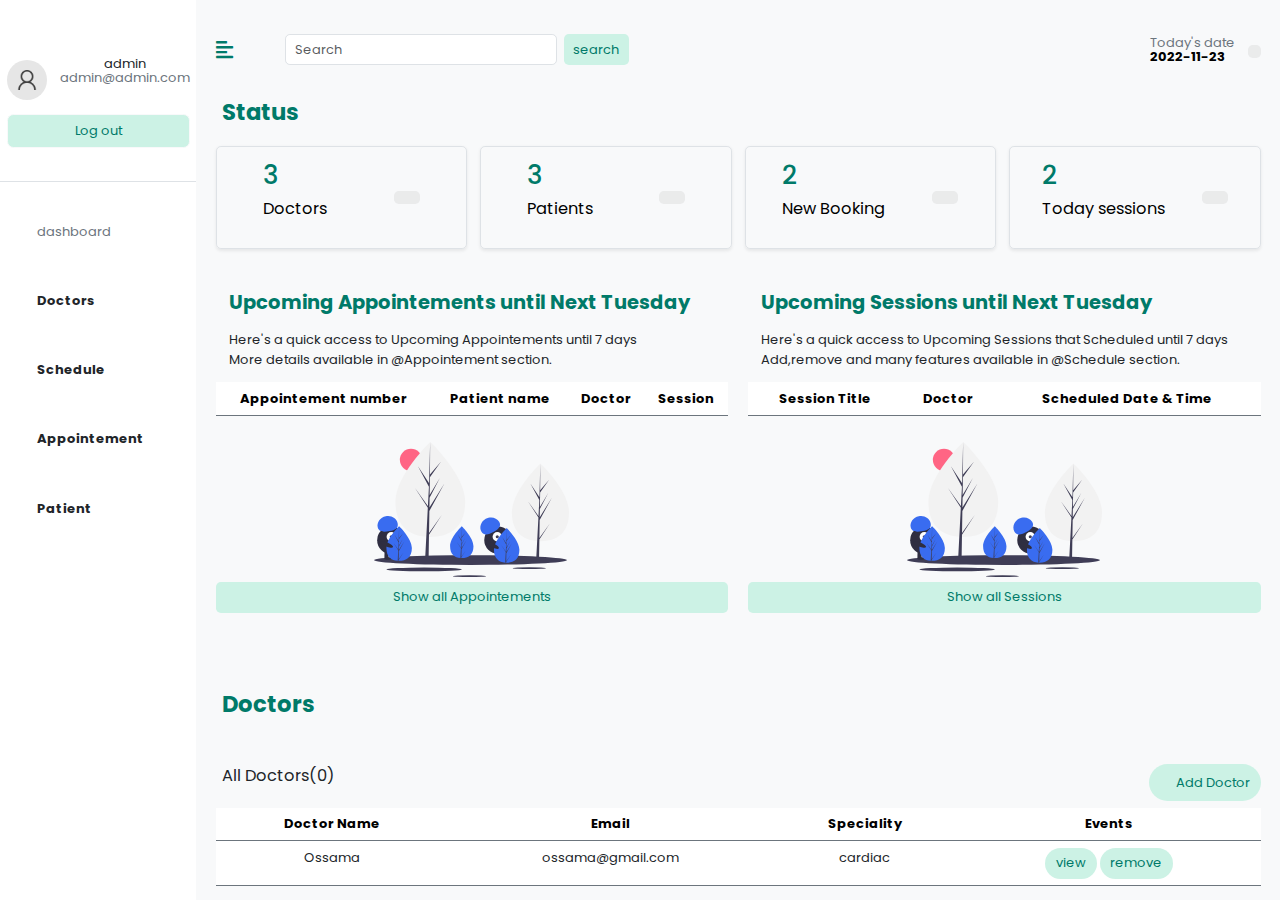
==== dashboard.html @ 8602a842 "add redirect buttons" ====
<!DOCTYPE html>
<html lang="en">

<head>
    <meta charset="UTF-8" />
    <meta http-equiv="X-UA-Compatible" content="IE=edge" />
    <meta name="viewport" content="width=device-width, initial-scale=1.0" />
    <link href="https://cdn.jsdelivr.net/npm/bootstrap@5.0.0-beta3/dist/css/bootstrap.min.css" rel="stylesheet" />
    <link rel="stylesheet" href="https://cdnjs.cloudflare.com/ajax/libs/font-awesome/5.15.3/css/all.min.css" />
    <link rel="stylesheet" href="https://unicons.iconscout.com/release/v4.0.0/css/line.css">
    <link rel="stylesheet" href="assets/css/dash.css" />
    <title>Hopital system management</title>
</head>

<body>
    <div class="d-flex shadow-sm bg-light" id="wrapper" >
        <!-- Sidebar -->
        <div class="bg-white" id="sidebar-wrapper">
            <div class="sidebar-heading text-center d-flex flex-column py-4 fs-5 border-bottom mt-5">
                <div class="d-flex align-items-center">
                    <img src="img/photos/user.png" width="40px" class="rounded-circle me-3" alt="">
                    <div>
                        <p style="margin:-5px;">admin</p>
                        <p class="text-secondary fs-6">admin@admin.com</p>
                    </div>
                </div>
                    <button class="btn btn-lg btn-block btn-light my-3 mycolor button1 fs-6 " type="button">Log out</button> </div>
            <div class="list-group list-group-flush my-3">
                <a href="#dashboard" class="list-group-item list-group-item-action  text-secondary "><i
                        class="uil uil-chart-bar fs-4 me-2"></i>dashboard</a>
                <a href="#doctors" class="list-group-item list-group-item-action   fw-bold"><i
                        class="uil uil-medkit me-2 fs-4" ></i>Doctors</a>
                <a href="#" class="list-group-item list-group-item-action  fw-bold"><i
                        class="uil uil-stopwatch me-2 fs-4" ></i>Schedule</a>        
                <a href="#" class="list-group-item list-group-item-action   fw-bold"><i
                        class="uil uil-bookmark me-2 fs-4"></i>Appointement</a>
                <a href="#" class="list-group-item list-group-item-action fw-bold"><i
                        class="uil uil-accessible-icon-alt fs-4 me-2"></i>Patient</a>
            </div>
        </div>
        <!-- /#sidebar-wrapper -->

        <!-- Page Content -->
        <div id="page-content-wrapper" style="height: 100vh; overflow: scroll;">
            <nav class="navbar navbar-expand-lg navbar-light bg-transparent py-4 px-4 justify-content-between" id="dashboard">
                <div class="d-flex align-items-center">
                    <i class="fas fa-align-left mycolor fs-4 me-3" id="menu-toggle"></i>
                    <!-- <h2 class="fs-2 m-0"> </h2> -->
                    <div class="input-group ms-5">
                        <input type="search" class="form-control rounded " placeholder="Search" aria-label="Search" aria-describedby="search-addon" />
                        <button type="button" class="btn btn-secondary mycolor ms-2 rounded button1 border-0">search</button>
                      </div>
                </div>
            <div class="d-flex align-items-center end-50">
                <div class="pt-3 me-3">
                  <p class="fs-6 text-secondary" style="margin-bottom: -5px;">Today's date</p>
                  <p class="fs-6 text-black fw-bold">2022-11-23</p>
                </div>
                <i class="uil uil-calendar-alt fs-2 mt-1 box rounded p-2"></i>
            </div>


            </nav>
            <div class="container-fluid px-4">
                <h3 class="fw-bold" style="color: #007A69;"><i
                    class="uil uil-chart-bar fs-4 me-2"></i> Status</h3>
                <div class="row g-3 my-2 d-flex justify-content-around">
                    <div class="col-lg-3 col-md-5 col-11">
                        <div class="p-3 shadow-sm d-flex justify-content-around align-items-center rounded border">
                            <div>                      
                                <h3 class="fs-2 mycolor">3</h3>
                                <p class="fs-5 text-black">Doctors</p>
                            </div>    
                            <i class="uil uil-medkit fs-3 mycolor box rounded py-2  px-3"></i>           
                        </div>
                    </div>

                    <div class="col-lg-3 col-md-5 col-11">
                        <div class="p-3 shadow-sm d-flex justify-content-around align-items-center rounded border">
                            <div>
                         
                                <h3 class="fs-2 mycolor">3</h3>
                                <p class="fs-5 text-black">Patients</p>
                            </div>
                            <i class="uil uil-accessible-icon-alt fs-3 mycolor box rounded py-2  px-3 "></i>
                        </div>
                    </div>

                    <div class="col-lg-3 col-md-5 col-11">
                        <div class="p-3  shadow-sm d-flex justify-content-around align-items-center rounded  border"> 
                            <div>
                                <h3 class="fs-2 mycolor">2</h3>
                                <p class="fs-5 text-black">New Booking</p>
                            </div>
                            <i class="uil uil-bookmark fs-3 mycolor rounded py-2  px-3 box"></i>
                        </div>
                    </div>

                    
                    <div class="col-lg-3 col-md-5 col-11">
                        <div class="p-3  shadow-sm d-flex justify-content-around align-items-center rounded border"> 
                            <div>
                                <h3 class="fs-2 mycolor">2</h3>
                                <p class="fs-5 text-black">Today sessions</p>
                            </div>
                            <i class="uil uil-heart-rate fs-3 mycolor  rounded py-2  px-3 box"></i>
                        </div>
                    </div>
                </div>

                  <section class="mt-5 d-flex justify-content-between">
                        <div  style="width: 49%; height: 25em;" class="position-relative appointment-table rounded shadowborder" >
                           <p class="ms-3 mycolor fs-4 fw-bold">Upcoming Appointements until Next Tuesday</p>
                           <p class="ms-3">Here's a quick access to Upcoming Appointements until 7 days <br> More details available in @Appointement section.</p>
                           <div class="card-body table-responsive position-relative" style="height: 15em; overflow: scroll;
                           background-image:  url(img/icons/notfound.svg);
                           background-repeat: no-repeat;
                           background-size:15em;
                           background-position: bottom;
                           ">
                           <table class="table border-secondary text-center table-hover ">
                            <tr class="">
                                <td class="mycolor fw-bold ">Appointement number</td>
                                <td class="mycolor fw-bold">Patient name</td>
                                <td class="mycolor fw-bold">Doctor</td>
                                <td class="mycolor fw-bold">Session</td>
                            </tr>     
                           </table>
                           
                        </div>
                        <button class="w-100 btn mycolor button1 position-absolute bottom-0">Show all Appointements</button>
                        
                        </div>
                        <div style="width: 49%; height: 25em;" class="position-relative appointment-table rounded shadowborder" >
                            <p class="ms-3 mycolor fs-4 fw-bold">Upcoming Sessions until Next Tuesday</p>
                           <p class="ms-3">Here's a quick access to Upcoming Sessions that Scheduled until 7 days <br> Add,remove and many features available in @Schedule section.</p>
                           <div class="card-body table-responsive position-relative" style="height: 15em; overflow: scroll; background-image:  url(img/icons/notfound.svg);
                           background-repeat: no-repeat;
                           background-size:15em;
                           background-position: bottom;">
                           <table class="table border-secondary text-center table-hover">
                            <tr class="">
                                <td class="mycolor fw-bold ">Session Title</td>
                                <td class="mycolor fw-bold">Doctor</td>
                                <td class="mycolor fw-bold">Scheduled Date & Time</td>
                                </tr>
                            
                           </table>
                        </div>
                        <button class="w-100 btn mycolor button1 position-absolute bottom-0">Show all Sessions</button>
                        </div>
                  </section>
        
                  <h3 class="fw-bold mt-5 pt-5
                  mb-5" style="color: #007A69;"><i class="uil uil-medkit me-2 fs-4" ></i>Doctors</h3>
                  <section class="pt-2" id="doctors">
                    
                        <div class="d-flex justify-content-between">
                            <p class="fs-5 ms-2">All Doctors(0)</p>
                            <button class="btn mycolor button1 rounded-pill" data-bs-toggle="modal" data-bs-target="#modal-doctor" ><i class="uil uil-plus text-white" onclick=""></i>&emsp; Add Doctor</button>
                        </div>
                         <div class="card-body table-responsive mt-2" style="height: 75vh; overflow: scroll;">
                                           <table class="table border-secondary text-center table-hover ">
                                            <tr class="">
                                                <td class="mycolor fw-bold ">Doctor Name</td>
                                                <td class="mycolor fw-bold">Email</td>
                                                <td class="mycolor fw-bold">Speciality</td>
                                                <td class="mycolor fw-bold">Events</td>
                                            </tr> 
                                            <tr class="">
                                                <td class="text-dark">Ossama</td>
                                                <td class="text-dark">ossama@gmail.com</td>
                                                <td class="text-dark">cardiac</td>
                                                <td class="text-dark">
                                                    <button class="btn mycolor button1 rounded-pill"><i class="mycolor uil uil-eye"></i>view</button>
                                                    <button class="btn mycolor button1 rounded-pill"><i class="mycolor uil uil-trash"></i>remove</button>
                                                </td>
                                            </tr>     
                                           </table>
                         </div>
                        </div>
                
                   </section>




<!-- forms that should be in a separate fille includable -->
                   <div class="modal fade" id="modal-doctor">
                    <div class="modal-dialog">
                        <div class="modal-content">
                            <form action="" method="POST" name="form_add_doctor">
                                <div class="modal-header">
                                    <h5 class="modal-title">Add New Doctor</h5>
                                    <a href="#" class="btn-close" data-bs-dismiss="modal"></a>
                                </div>
                                <div class="modal-body">
                                        <input type="hidden" id="doctor-id">
                                        <div class="mb-3">
                                            <label class="form-label">Doctor Name</label>
                                            <input type="text" name="doctorname" class="form-control" id="doctor-name"/>
                                        </div>
                                        <div class="mb-3">
                                            <label class="form-label">Email</label>
                                            <input type="text" name="doctoremail" class="form-control" id="doctor-email"/>
                                        </div>
                                        <div class="mb-3">
                                            <label class="form-label">Speciality</label>
                                            <input type="text" name="speciality" class="form-control" id="doctor-speciality"/>
                                        </div>
                                        <div class="mb-3">
                                            <label class="form-label">Password</label>
                                            <input type="text" name="doctorpassword" class="form-control" id="doctorpassword"/>
                                        </div>
                                        <div class="mb-3">
                                            <label class="form-label">Phone Number</label>
                                            <input type="text" name="doctornumber" class="form-control" id="doctornumber"/>
                                        </div>
                                </div>
                                <div class="modal-footer">
                                    <a href="#" class="btn btn-white" data-bs-dismiss="modal">Cancel</a>
                                    <button type="submit" name="savedoctor" class="btn mycolor button1" id="doctor-save-btn">Save</button>
                                </div>
                            </form>
                        </div>
                    </div>
                </div>

    <!-- /#page-content-wrapper -->
    </div>

    <script src="https://cdn.jsdelivr.net/npm/bootstrap@5.0.0-beta3/dist/js/bootstrap.bundle.min.js"></script>
    <script>
        var el = document.getElementById("wrapper");
        var toggleButton = document.getElementById("menu-toggle");

        toggleButton.onclick = function () {
            el.classList.toggle("toggled");
        };
    </script>
</body>

</html>
---- assets/css/dash.css ----
@import url('https://fonts.googleapis.com/css2?family=Poppins:wght@300;400;500;600&display=swap');

*{
    margin: 0;
    padding: 0;
    box-sizing:border-box;
    font-family: 'Poppins', sans-serif;
    font-size: small;

}

.box{
    background-color: #9f9f9f27;
}

.mycolor{
  color:#007A69;
}

.button1{
    background-color:#CCF2E5;
}

 
  #sidebar-wrapper {
    min-height: 100vh;
    margin-left: -15rem;
  }
  
  #sidebar-wrapper .sidebar-heading {
    padding: 0.5rem;
    font-size: 1.2rem;
  }
  
  #sidebar-wrapper .list-group {
    width: 15rem;
  }
  
  #page-content-wrapper {
    min-width: 100vw;

  }
  
  #wrapper.toggled #sidebar-wrapper {
    margin-left: 0;
  }
  

  .list-group-item {
    border: none;
    padding: 20px 30px;
  }
  
  #menu-toggle{
    cursor: pointer;
  }
 
  @media (min-width: 768px) {
    #sidebar-wrapper {
      margin-left: 0;
    }
  
    #page-content-wrapper {
      min-width: 0;
      width: 100%;
    }
  
    #wrapper.toggled #sidebar-wrapper {
      margin-left: -15rem;
    }
  }

  @media (min-width: 1200px) {
    .appointment-table{
      width: 100%;
    }
  }







  /* width */
::-webkit-scrollbar {
  width: 4px;
}

/* Track */
::-webkit-scrollbar-track {
  background: #f1f1f100;
}

/* Handle */
::-webkit-scrollbar-thumb {
  background: #CCF2E5;
  border-radius: 2px;
  -webkit-border-radius: 2px;
  -moz-border-radius: 2px;
  -ms-border-radius: 2px;
  -o-border-radius: 2px;
}

/* Handle on hover */
::-webkit-scrollbar-thumb:hover {
  background: #007A69;
}
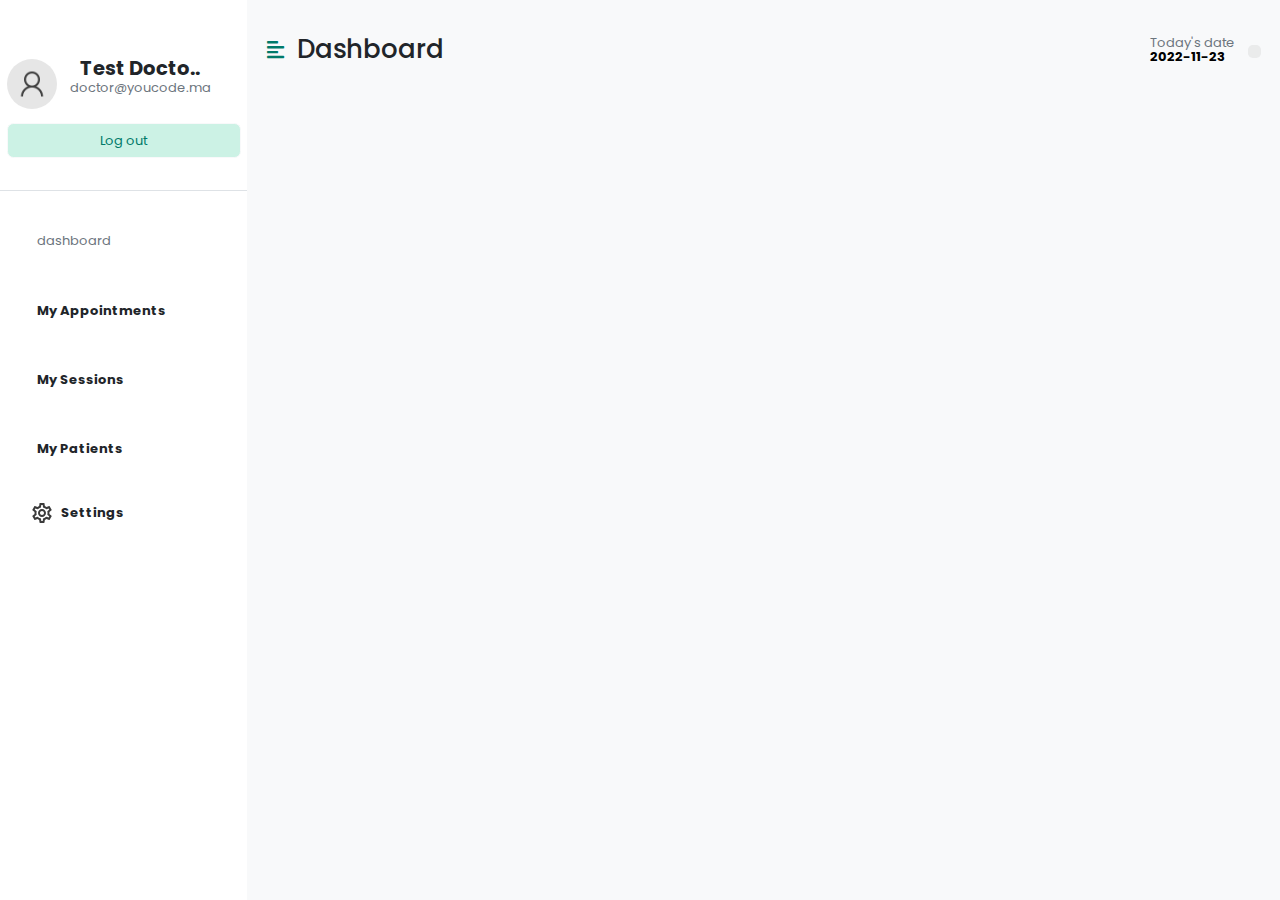
==== commit 811e3fc7: "empty dashboard" ====
--- a/dashboard.html
+++ b/dashboard.html
@@ -18,10 +18,10 @@
         <div class="bg-white" id="sidebar-wrapper">
             <div class="sidebar-heading text-center d-flex flex-column py-4 fs-5 border-bottom mt-5">
                 <div class="d-flex align-items-center">
-                    <img src="img/photos/user.png" width="40px" class="rounded-circle me-3" alt="">
+                    <img src="img/photos/user.png" width="50px" class="rounded-circle me-3" alt="">
                     <div>
-                        <p style="margin:-5px;">admin</p>
-                        <p class="text-secondary fs-6">admin@admin.com</p>
+                        <p class="fw-bold fs-4" style="margin:-5px;">Test Docto..</p>
+                        <p class="text-secondary fs-6">doctor@youcode.ma</p>
                     </div>
                 </div>
                     <button class="btn btn-lg btn-block btn-light my-3 mycolor button1 fs-6 " type="button">Log out</button> </div>
@@ -29,13 +29,13 @@
                 <a href="#dashboard" class="list-group-item list-group-item-action  text-secondary "><i
                         class="uil uil-chart-bar fs-4 me-2"></i>dashboard</a>
                 <a href="#doctors" class="list-group-item list-group-item-action   fw-bold"><i
-                        class="uil uil-medkit me-2 fs-4" ></i>Doctors</a>
+                        class="uil uil-medkit me-2 fs-4" ></i>My Appointments</a>
                 <a href="#" class="list-group-item list-group-item-action  fw-bold"><i
-                        class="uil uil-stopwatch me-2 fs-4" ></i>Schedule</a>        
+                        class="uil uil-stopwatch me-2 fs-4" ></i>My Sessions</a>        
                 <a href="#" class="list-group-item list-group-item-action   fw-bold"><i
-                        class="uil uil-bookmark me-2 fs-4"></i>Appointement</a>
-                <a href="#" class="list-group-item list-group-item-action fw-bold"><i
-                        class="uil uil-accessible-icon-alt fs-4 me-2"></i>Patient</a>
+                        class="uil uil-bookmark me-2 fs-4"></i>My Patients</a>
+                <a href="#" class="list-group-item list-group-item-action fw-bold"><img
+                        class="fs-4 me-2" src="./img/icons/settings.svg">Settings</a>
             </div>
         </div>
         <!-- /#sidebar-wrapper -->
@@ -45,11 +45,7 @@
             <nav class="navbar navbar-expand-lg navbar-light bg-transparent py-4 px-4 justify-content-between" id="dashboard">
                 <div class="d-flex align-items-center">
                     <i class="fas fa-align-left mycolor fs-4 me-3" id="menu-toggle"></i>
-                    <!-- <h2 class="fs-2 m-0"> </h2> -->
-                    <div class="input-group ms-5">
-                        <input type="search" class="form-control rounded " placeholder="Search" aria-label="Search" aria-describedby="search-addon" />
-                        <button type="button" class="btn btn-secondary mycolor ms-2 rounded button1 border-0">search</button>
-                      </div>
+                    <h2 class="fs-2 m-0">Dashboard</h2>
                 </div>
             <div class="d-flex align-items-center end-50">
                 <div class="pt-3 me-3">
@@ -62,96 +58,7 @@
 
             </nav>
             <div class="container-fluid px-4">
-                <h3 class="fw-bold" style="color: #007A69;"><i
-                    class="uil uil-chart-bar fs-4 me-2"></i> Status</h3>
-                <div class="row g-3 my-2 d-flex justify-content-around">
-                    <div class="col-lg-3 col-md-5 col-11">
-                        <div class="p-3 shadow-sm d-flex justify-content-around align-items-center rounded border">
-                            <div>                      
-                                <h3 class="fs-2 mycolor">3</h3>
-                                <p class="fs-5 text-black">Doctors</p>
-                            </div>    
-                            <i class="uil uil-medkit fs-3 mycolor box rounded py-2  px-3"></i>           
-                        </div>
-                    </div>
-
-                    <div class="col-lg-3 col-md-5 col-11">
-                        <div class="p-3 shadow-sm d-flex justify-content-around align-items-center rounded border">
-                            <div>
-                         
-                                <h3 class="fs-2 mycolor">3</h3>
-                                <p class="fs-5 text-black">Patients</p>
-                            </div>
-                            <i class="uil uil-accessible-icon-alt fs-3 mycolor box rounded py-2  px-3 "></i>
-                        </div>
-                    </div>
-
-                    <div class="col-lg-3 col-md-5 col-11">
-                        <div class="p-3  shadow-sm d-flex justify-content-around align-items-center rounded  border"> 
-                            <div>
-                                <h3 class="fs-2 mycolor">2</h3>
-                                <p class="fs-5 text-black">New Booking</p>
-                            </div>
-                            <i class="uil uil-bookmark fs-3 mycolor rounded py-2  px-3 box"></i>
-                        </div>
-                    </div>
-
-                    
-                    <div class="col-lg-3 col-md-5 col-11">
-                        <div class="p-3  shadow-sm d-flex justify-content-around align-items-center rounded border"> 
-                            <div>
-                                <h3 class="fs-2 mycolor">2</h3>
-                                <p class="fs-5 text-black">Today sessions</p>
-                            </div>
-                            <i class="uil uil-heart-rate fs-3 mycolor  rounded py-2  px-3 box"></i>
-                        </div>
-                    </div>
-                </div>
-
-                  <section class="mt-5 d-flex justify-content-between">
-                        <div  style="width: 49%; height: 25em;" class="position-relative appointment-table rounded shadowborder" >
-                           <p class="ms-3 mycolor fs-4 fw-bold">Upcoming Appointements until Next Tuesday</p>
-                           <p class="ms-3">Here's a quick access to Upcoming Appointements until 7 days <br> More details available in @Appointement section.</p>
-                           <div class="card-body table-responsive position-relative" style="height: 15em; overflow: scroll;
-                           background-image:  url(img/icons/notfound.svg);
-                           background-repeat: no-repeat;
-                           background-size:15em;
-                           background-position: bottom;
-                           ">
-                           <table class="table border-secondary text-center table-hover ">
-                            <tr class="">
-                                <td class="mycolor fw-bold ">Appointement number</td>
-                                <td class="mycolor fw-bold">Patient name</td>
-                                <td class="mycolor fw-bold">Doctor</td>
-                                <td class="mycolor fw-bold">Session</td>
-                            </tr>     
-                           </table>
-                           
-                        </div>
-                        <button class="w-100 btn mycolor button1 position-absolute bottom-0">Show all Appointements</button>
-                        
-                        </div>
-                        <div style="width: 49%; height: 25em;" class="position-relative appointment-table rounded shadowborder" >
-                            <p class="ms-3 mycolor fs-4 fw-bold">Upcoming Sessions until Next Tuesday</p>
-                           <p class="ms-3">Here's a quick access to Upcoming Sessions that Scheduled until 7 days <br> Add,remove and many features available in @Schedule section.</p>
-                           <div class="card-body table-responsive position-relative" style="height: 15em; overflow: scroll; background-image:  url(img/icons/notfound.svg);
-                           background-repeat: no-repeat;
-                           background-size:15em;
-                           background-position: bottom;">
-                           <table class="table border-secondary text-center table-hover">
-                            <tr class="">
-                                <td class="mycolor fw-bold ">Session Title</td>
-                                <td class="mycolor fw-bold">Doctor</td>
-                                <td class="mycolor fw-bold">Scheduled Date & Time</td>
-                                </tr>
-                            
-                           </table>
-                        </div>
-                        <button class="w-100 btn mycolor button1 position-absolute bottom-0">Show all Sessions</button>
-                        </div>
-                  </section>
-        
-                  <h3 class="fw-bold mt-5 pt-5
+                  <!-- <h3 class="fw-bold mt-5 pt-5
                   mb-5" style="color: #007A69;"><i class="uil uil-medkit me-2 fs-4" ></i>Doctors</h3>
                   <section class="pt-2" id="doctors">
                     
@@ -180,7 +87,7 @@
                          </div>
                         </div>
                 
-                   </section>
+                   </section> -->
 
 
 
--- a/assets/css/dash.css
+++ b/assets/css/dash.css
@@ -24,7 +24,7 @@
  
   #sidebar-wrapper {
     min-height: 100vh;
-    margin-left: -15rem;
+    margin-left: -19rem;
   }
   
   #sidebar-wrapper .sidebar-heading {
@@ -33,7 +33,7 @@
   }
   
   #sidebar-wrapper .list-group {
-    width: 15rem;
+    width: 19rem;
   }
   
   #page-content-wrapper {
@@ -66,7 +66,7 @@
     }
   
     #wrapper.toggled #sidebar-wrapper {
-      margin-left: -15rem;
+      margin-left: -19rem;
     }
   }
 
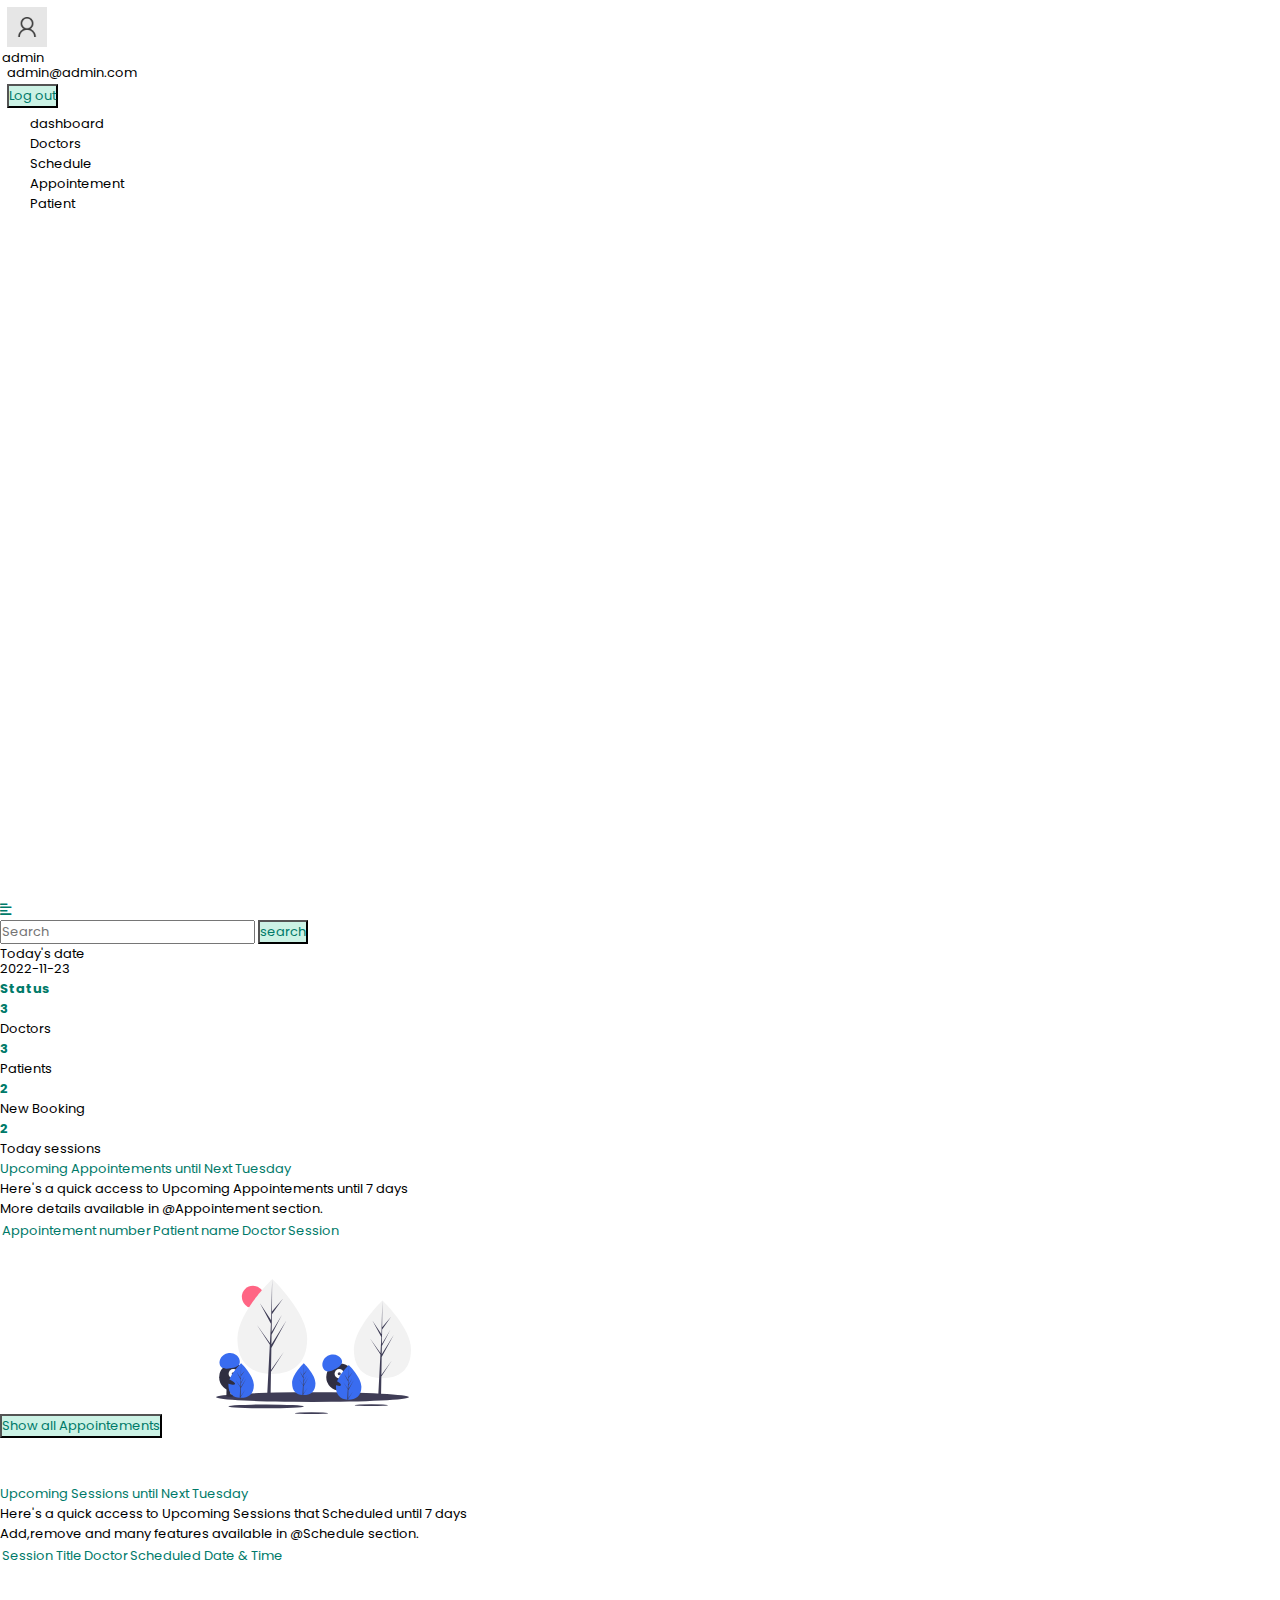
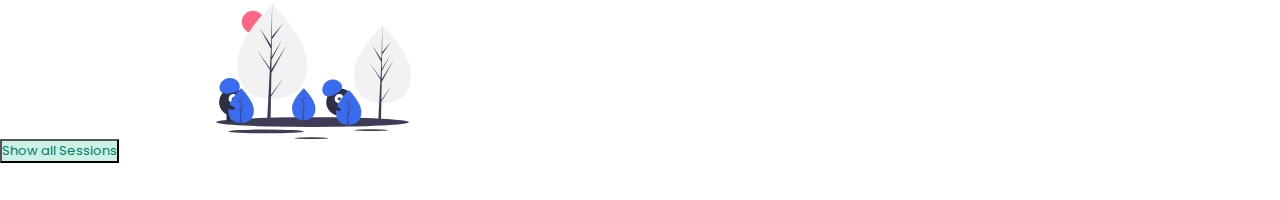
==== commit 16e17bc4: "almost finnish the frontend for the admin part still edit forms and some alerts" ====
--- a/dashboard.html
+++ b/dashboard.html
@@ -5,11 +5,16 @@
     <meta charset="UTF-8" />
     <meta http-equiv="X-UA-Compatible" content="IE=edge" />
     <meta name="viewport" content="width=device-width, initial-scale=1.0" />
-    <link href="https://cdn.jsdelivr.net/npm/bootstrap@5.0.0-beta3/dist/css/bootstrap.min.css" rel="stylesheet" />
-    <link rel="stylesheet" href="https://cdnjs.cloudflare.com/ajax/libs/font-awesome/5.15.3/css/all.min.css" />
+<!-- CSS only -->
+    <link href="https://cdn.jsdelivr.net/npm/bootstrap@5.2.3/dist/css/bootstrap.min.css" rel="stylesheet" integrity="sha384-rbsA2VBKQhggwzxH7pPCaAqO46MgnOM80zW1RWuH61DGLwZJEdK2Kadq2F9CUG65" crossorigin="anonymous">    <link rel="stylesheet" href="https://cdnjs.cloudflare.com/ajax/libs/font-awesome/5.15.3/css/all.min.css" />
     <link rel="stylesheet" href="https://unicons.iconscout.com/release/v4.0.0/css/line.css">
-    <link rel="stylesheet" href="assets/css/dash.css" />
+    <script src="https://code.jquery.com/jquery-3.4.1.js"></script>
+    <link rel="stylesheet" href="assets/css/style_admin.css" />
+
+
+
     <title>Hopital system management</title>
+    <link rel="shortcut icon" type="image/x-icon" href="img/photos/favicona.png" />
 </head>
 
 <body>
@@ -18,34 +23,43 @@
         <div class="bg-white" id="sidebar-wrapper">
             <div class="sidebar-heading text-center d-flex flex-column py-4 fs-5 border-bottom mt-5">
                 <div class="d-flex align-items-center">
-                    <img src="img/photos/user.png" width="50px" class="rounded-circle me-3" alt="">
+                    <img src="img/photos/user.png" width="40px" class="rounded-circle me-3" alt="">
                     <div>
-                        <p class="fw-bold fs-4" style="margin:-5px;">Test Docto..</p>
-                        <p class="text-secondary fs-6">doctor@youcode.ma</p>
+                        <p style="margin:-5px;">admin</p>
+                        <p class="text-secondary fs-6">admin@admin.com</p>
                     </div>
                 </div>
                     <button class="btn btn-lg btn-block btn-light my-3 mycolor button1 fs-6 " type="button">Log out</button> </div>
             <div class="list-group list-group-flush my-3">
-                <a href="#dashboard" class="list-group-item list-group-item-action  text-secondary "><i
+                <a id="dashboard-displayer"  class="list-group-item list-group-item-action  text-secondary "><i
                         class="uil uil-chart-bar fs-4 me-2"></i>dashboard</a>
-                <a href="#doctors" class="list-group-item list-group-item-action   fw-bold"><i
-                        class="uil uil-medkit me-2 fs-4" ></i>My Appointments</a>
-                <a href="#" class="list-group-item list-group-item-action  fw-bold"><i
-                        class="uil uil-stopwatch me-2 fs-4" ></i>My Sessions</a>        
-                <a href="#" class="list-group-item list-group-item-action   fw-bold"><i
-                        class="uil uil-bookmark me-2 fs-4"></i>My Patients</a>
-                <a href="#" class="list-group-item list-group-item-action fw-bold"><img
-                        class="fs-4 me-2" src="./img/icons/settings.svg">Settings</a>
+                <a id="doctors-displayer"  class="list-group-item list-group-item-action   fw-bold"><i
+                        class="uil uil-medkit me-2 fs-4" ></i>Doctors</a>
+                <a id="schedule-displayer"  class="list-group-item list-group-item-action  fw-bold"><i
+                        class="uil uil-stopwatch me-2 fs-4" ></i>Schedule</a>        
+                <a id="appointments-displayer"  class="list-group-item list-group-item-action   fw-bold"><i
+                        class="uil uil-bookmark me-2 fs-4"></i>Appointement</a>
+                <a id="patients-displayer" class="list-group-item list-group-item-action fw-bold"><i
+                        class="uil uil-accessible-icon-alt fs-4 me-2"></i>Patient</a>
             </div>
         </div>
         <!-- /#sidebar-wrapper -->
 
         <!-- Page Content -->
         <div id="page-content-wrapper" style="height: 100vh; overflow: scroll;">
-            <nav class="navbar navbar-expand-lg navbar-light bg-transparent py-4 px-4 justify-content-between" id="dashboard">
+
+
+<!-- navbar part ( search and the calender) -->
+
+
+            <nav class="navbar navbar-expand-lg navbar-light bg-transparent p-4 pt-1 justify-content-between" id="">
                 <div class="d-flex align-items-center">
                     <i class="fas fa-align-left mycolor fs-4 me-3" id="menu-toggle"></i>
-                    <h2 class="fs-2 m-0">Dashboard</h2>
+                    <!-- <h2 class="fs-2 m-0"> </h2> -->
+                    <div class="input-group ms-5">
+                        <input type="search" class="form-control rounded " placeholder="Search" aria-label="Search" aria-describedby="search-addon" />
+                        <button type="button" class="btn btn-secondary mycolor ms-2 rounded button1 border-0">search</button>
+                      </div>
                 </div>
             <div class="d-flex align-items-center end-50">
                 <div class="pt-3 me-3">
@@ -57,16 +71,116 @@
 
 
             </nav>
+
+
+            <!-- status section starts -->
+
+            
             <div class="container-fluid px-4">
-                  <!-- <h3 class="fw-bold mt-5 pt-5
+
+
+
+                <section id="dashboard">
+                <h3 class="fw-bold" style="color: #007A69;"><i
+                    class="uil uil-chart-bar fs-4 me-2"></i> Status</h3>
+                <div class="row g-3 d-flex justify-content-around">
+                    <div class="col-lg-3 col-md-5 col-11">
+                        <div class="p-3 shadow-sm d-flex justify-content-around align-items-center rounded border">
+                            <div>                      
+                                <h3 class="fs-2 mycolor">3</h3>
+                                <p class="fs-5 text-black">Doctors</p>
+                            </div>    
+                            <i class="uil uil-medkit fs-3 mycolor box rounded py-2  px-3"></i>           
+                        </div>
+                    </div>
+
+                    <div class="col-lg-3 col-md-5 col-11">
+                        <div class="p-3 shadow-sm d-flex justify-content-around align-items-center rounded border">
+                            <div>
+                         
+                                <h3 class="fs-2 mycolor">3</h3>
+                                <p class="fs-5 text-black">Patients</p>
+                            </div>
+                            <i class="uil uil-accessible-icon-alt fs-3 mycolor box rounded py-2  px-3 "></i>
+                        </div>
+                    </div>
+
+                    <div class="col-lg-3 col-md-5 col-11">
+                        <div class="p-3  shadow-sm d-flex justify-content-around align-items-center rounded  border"> 
+                            <div>
+                                <h3 class="fs-2 mycolor">2</h3>
+                                <p class="fs-5 text-black">New Booking</p>
+                            </div>
+                            <i class="uil uil-bookmark fs-3 mycolor rounded py-2  px-3 box"></i>
+                        </div>
+                    </div>
+
+                    
+                    <div class="col-lg-3 col-md-5 col-11">
+                        <div class="p-3  shadow-sm d-flex justify-content-around align-items-center rounded border"> 
+                            <div>
+                                <h3 class="fs-2 mycolor">2</h3>
+                                <p class="fs-5 text-black">Today sessions</p>
+                            </div>
+                            <i class="uil uil-heart-rate fs-3 mycolor  rounded py-2  px-3 box"></i>
+                        </div>
+                    </div>
+                </div>
+
+                  <section class="mt-5 d-flex justify-content-between">
+                        <div  style="width: 49%; height: 25em;" class="position-relative appointment-table rounded shadowborder" >
+                           <p class="ms-3 mycolor fs-4 fw-bold">Upcoming Appointements until Next Tuesday</p>
+                           <p class="ms-3">Here's a quick access to Upcoming Appointements until 7 days <br> More details available in @Appointement section.</p>
+                           <div class="card-body table-responsive position-relative" style="height: 15em; overflow: scroll;
+                           background-image:  url(img/icons/notfound.svg);
+                           background-repeat: no-repeat;
+                           background-size:15em;
+                           background-position: bottom;
+                           ">
+                            <table class="table border-secondary text-center table-hover ">
+                                <tr class="">
+                                    <td class="mycolor fw-bold ">Appointement number</td>
+                                    <td class="mycolor fw-bold">Patient name</td>
+                                    <td class="mycolor fw-bold">Doctor</td>
+                                    <td class="mycolor fw-bold">Session</td>
+                                </tr>     
+                            </table>
+                           
+                        </div>
+                        <button class="w-100 btn mycolor button1 position-absolute bottom-0">Show all Appointements</button>
+                        
+                        </div>
+                        <div style="width: 49%; height: 25em;" class="position-relative appointment-table rounded shadowborder" >
+                            <p class="ms-3 mycolor fs-4 fw-bold">Upcoming Sessions until Next Tuesday</p>
+                           <p class="ms-3">Here's a quick access to Upcoming Sessions that Scheduled until 7 days <br> Add,remove and many features available in @Schedule section.</p>
+                           <div class="card-body table-responsive position-relative" style="height: 15em; overflow: scroll; background-image:  url(img/icons/notfound.svg);
+                           background-repeat: no-repeat;
+                           background-size:15em;
+                           background-position: bottom;">
+                           <table class="table border-secondary text-center table-hover">
+                            <tr class="">
+                                <td class="mycolor fw-bold ">Session Title</td>
+                                <td class="mycolor fw-bold">Doctor</td>
+                                <td class="mycolor fw-bold">Scheduled Date & Time</td>
+                                </tr>
+                            
+                           </table>
+                        </div>
+                        <button class="w-100 btn mycolor button1 position-absolute bottom-0">Show all Sessions</button>
+                        </div>
+                  </section>
+                </section>
+        
+                  
+                  <section class="d-none" id="doctors">
+                    <h3  class="fw-bold
                   mb-5" style="color: #007A69;"><i class="uil uil-medkit me-2 fs-4" ></i>Doctors</h3>
-                  <section class="pt-2" id="doctors">
                     
                         <div class="d-flex justify-content-between">
                             <p class="fs-5 ms-2">All Doctors(0)</p>
                             <button class="btn mycolor button1 rounded-pill" data-bs-toggle="modal" data-bs-target="#modal-doctor" ><i class="uil uil-plus text-white" onclick=""></i>&emsp; Add Doctor</button>
                         </div>
-                         <div class="card-body table-responsive mt-2" style="height: 75vh; overflow: scroll;">
+                         <div class="card-body table-responsive mt-2" style="height: 60vh; overflow: scroll;">
                                            <table class="table border-secondary text-center table-hover ">
                                             <tr class="">
                                                 <td class="mycolor fw-bold ">Doctor Name</td>
@@ -79,15 +193,172 @@
                                                 <td class="text-dark">ossama@gmail.com</td>
                                                 <td class="text-dark">cardiac</td>
                                                 <td class="text-dark">
-                                                    <button class="btn mycolor button1 rounded-pill"><i class="mycolor uil uil-eye"></i>view</button>
-                                                    <button class="btn mycolor button1 rounded-pill"><i class="mycolor uil uil-trash"></i>remove</button>
+                                                    <button class="btn mycolor button1 rounded-pill"><i class="mycolor me-1 uil uil-pen"></i>Edit</button>
+                                                    <button class="btn mycolor button1 rounded-pill"><i class="mycolor me-1 uil uil-eye"></i>view</button>
+                                                    <button class="btn mycolor button1 rounded-pill" data-bs-toggle="modal" data-bs-target="#remove-doctor" ><i class="mycolor me-1 uil uil-trash"></i>remove</button>
                                                 </td>
                                             </tr>     
                                            </table>
                          </div>
-                        </div>
+                        </section>
+                        
+                        
+                        
+                   <section class="d-none" id="schedule">
+                     <h3  class="fw-bold
+                   mb-5" style="color: #007A69;"><i class="uil uil-stopwatch me-2 fs-3" ></i>Schedule Manager</h3>
+                         <div class="d-flex justify-content-between">
+                             <p class="fs-5 ms-2">All Sessions(0)</p>
+                             <button class="btn mycolor button1 rounded-pill" data-bs-toggle="modal" data-bs-target="#modal-session" ><i class="uil uil-plus text-white" onclick=""></i>&emsp; Add a Session</button>
+                         </div>
+                         <div class="w-100 d-flex justify-content-around border align-items-center py-2 shadow-sm mt-4">
+                            <div>
+                                <label for="session-date">Date : </label>
+                                <input type="date" class="rounded border-0 button1 px-4 ms-2" name="session-date">
+                            </div>
+                            <div>
+                                <label for="doctor-name">Doctor : </label>
+                                <select class="rounded border-0 button1 px-4 ms-2" name="doctor-name" id="">
+                                    <option value="">Choose Doctor Name From The List</option>
+                                </select>
+                            </div>
+                                
+                            <button class="btn mycolor button1 rounded-pill"><i class="uil uil-filter me-2 mycolor"></i></i>Filter</button>
+                         </div>
+                          <div class="card-body table-responsive mt-4" style="height: 50vh; overflow: scroll;">
+                                            <table class="table border-secondary text-center table-hover ">
+                                             <tr class="">
+                                                 <td class="mycolor fw-bold ">Session Title</td>
+                                                 <td class="mycolor fw-bold">Doctor</td>
+                                                 <td class="mycolor fw-bold">Schedule Date & Time</td>
+                                                 <td class="mycolor fw-bold">Capacity</td>
+                                                 <td class="mycolor fw-bold">events</td>
+                                             </tr> 
+                                                <tr class="">
+                                                    <td class="text-dark">Test</td>
+                                                    <td class="text-dark">Doctor</td>
+                                                    <td class="text-dark">2022-11-23 16:00</td>
+                                                    <td class="text-dark">20</td>
+                                                    <td class="text-dark">
+                                                        <button class="btn mycolor button1 rounded-pill"><i class="mycolor uil uil-eye"></i>view</button>
+                                                        <button class="btn mycolor button1 rounded-pill"><i class="mycolor uil uil-trash"></i>remove</button>
+                                                    </td>
+                                                </tr>    
+                                            </table>
+                          </div>
+                         
+                 
+                    </section>
+
+
+
+                        
+                   <section class="d-none" id="appointments">
+                     <h3 id="schedule" class="fw-bold
+                   mb-5" style="color: #007A69;"><i class="uil uil-bookmark me-2 fs-4"></i>Appointement Manager</h3>
+                         <div class="d-flex justify-content-between">
+                             <p class="fs-5 ms-2">All Appointement(0)</p>
+                         </div>
+                         <div class="w-100 d-flex justify-content-around border align-items-center py-2 shadow-sm mt-4">
+                            <div>
+                                <label for="session-date">Date : </label>
+                                <input type="date" class="rounded border-0 button1 px-4 ms-2" name="session-date">
+                            </div>
+                            <div>
+                                <label for="doctor-name">Doctor : </label>
+                                <select class="rounded border-0 button1 px-4 ms-2" name="doctor-name" id="">
+                                    <option value="">Choose Doctor Name From The List</option>
+                                </select>
+                            </div>
+                                
+                            <button class="btn mycolor button1 rounded-pill"><i class="uil uil-filter me-2 mycolor"></i></i>Filter</button>
+                         </div>
+                          <div class="card-body table-responsive mt-4" style="height: 50vh; overflow: scroll;">
+                            <table class="table border-secondary text-center table-hover ">
+                                <tr>
+                                    <td class="mycolor fw-bold ">Patient Name</td>
+                                    <td class="mycolor fw-bold">Appointement number</td>
+                                    <td class="mycolor fw-bold">Doctor</td>
+                                    <td class="mycolor fw-bold">Session Title</td>
+                                    <td class="mycolor fw-bold">Session Date & Time</td>
+                                    <td class="mycolor fw-bold">Appointement Date</td>
+                                    <td class="mycolor fw-bold">Events</td>
+                                </tr>     
+                                <tr>
+                                    <td class="text-dark">Azzouz</td>
+                                    <td class="text-dark">1</td>
+                                    <td class="text-dark">Karim</td>
+                                    <td class="text-dark">Covid 19</td>
+                                    <td class="text-dark">2021-04-23 12:06</td>
+                                    <td class="text-dark">2021-12-23</td>
+                                    <td class="text-dark">
+                                        <button class="btn mycolor button1 rounded-pill"><i class="mycolor uil uil-trash"></i>Cancel</button>
+                                    </td>
+                                </tr>     
+                               </table>
+                          </div>
+                         
+                 
+                    </section>
+
+
+                   <section class="d-none" id="patients">
+                        <h3 id="schedule" class="fw-bold mb-5" style="color: #007A69;"><i
+                            class="uil uil-accessible-icon-alt fs-4 me-2"></i>Patient
+                        </h3>
+                         <div class="d-flex justify-content-between">
+                             <p class="fs-5 ms-2">All Patients(0)</p>
+                         </div>
+                         <div class="w-100 d-flex justify-content-around border align-items-center py-2 shadow-sm mt-4">
+                            <div>
+                                <label for="session-date">Date : </label>
+                                <input type="date" class="rounded border-0 button1 px-4 ms-2" name="session-date">
+                            </div>
+                            <div>
+                                <label for="doctor-name">Doctor : </label>
+                                <select class="rounded border-0 button1 px-4 ms-2" name="doctor-name" id="">
+                                    <option value="">Choose Doctor Name From The List</option>
+                                </select>
+                            </div>
+                                
+                            <button class="btn mycolor button1 rounded-pill"><i class="uil uil-filter me-2 mycolor"></i></i>Filter</button>
+                         </div>
+                          <div class="card-body table-responsive mt-4" style="height: 50vh; overflow: scroll;">
+                            <table class="table border-secondary text-center table-hover ">
+                                <tr>
+                                    <td class="mycolor fw-bold ">Name</td>
+                                    <td class="mycolor fw-bold">CIN</td>
+                                    <td class="mycolor fw-bold">Phone Number</td>
+                                    <td class="mycolor fw-bold">Email</td>
+                                    <td class="mycolor fw-bold">Date of Birthday</td>
+                                    <td class="mycolor fw-bold">Events</td>
+                                </tr>     
+                                <tr>
+                                    <td class="text-dark">Salim</td>
+                                    <td class="text-dark">JB54321</td>
+                                    <td class="text-dark">+21254637281</td>
+                                    <td class="text-dark">hello@gmail.com</td>
+                                    <td class="text-dark">1998-12-23</td>
+                                    <td class="text-dark">
+                                        <button class="btn mycolor button1 rounded-pill"><i class="mycolor uil uil-eye"></i>view</button>
+                                    </td>
+                                </tr>     
+                               </table>
+                          </div>
+                         
+                 
+                    </section>
+
+
+
+
+            </div>
                 
-                   </section> -->
+                   
+
+
+                   
+                   
 
 
 
@@ -132,19 +403,83 @@
                         </div>
                     </div>
                 </div>
+    <!-- end modal add doctor -->
+
+    <!-- add session modal starts here  -->
+    <div class="modal fade" id="modal-session">
+        <div class="modal-dialog">
+            <div class="modal-content">
+                <form action="" method="POST" name="form_add_session">
+                    <div class="modal-header">
+                        <h5 class="modal-title">Add New Session</h5>
+                        <a href="#" class="btn-close" data-bs-dismiss="modal"></a>
+                    </div>
+                    <div class="modal-body">
+                            <input type="hidden" id="session-id">
+                            <div class="mb-3">
+                                <label class="form-label">Session Title</label>
+                                <input type="text" name="sessionTitle" class="form-control" id="session-title"/>
+                            </div>
+                            <div class="mb-3">
+                                <label class="form-label">Doctor Name</label>
+                                <input type="text" name="doctorSession" class="form-control" id="doctor-session"/>
+                            </div>
+                            <div class="mb-3">
+                                <label class="form-label">Session Start</label>
+                                <input type="datetime-local" name="start" class="form-control" id="session-start"/>
+                            </div>
+                            <div class="mb-3">
+                                <label class="form-label">Session end</label>
+                                <input type="datetime-local" name="end" class="form-control" id="session-end"/>
+                            </div>
+                            <div class="mb-3">
+                                <label class="form-label">Max number of Appointement</label>
+                                <input type="number" name="sessionNumber" class="form-control" id="session-number"/>
+                            </div>
+                            <div class="mb-3">
+                                <label class="form-label">Description</label>
+                                <textarea class="form-control" id="session-description" name="sessionDescription" rows="3"></textarea>
+                            </div>
+                    </div>
+                    <div class="modal-footer">
+                        <a href="#" class="btn btn-white" data-bs-dismiss="modal">Cancel</a>
+                        <button type="submit" name="saveSession" class="btn mycolor button1" id="session-save-btn">Save</button>
+                    </div>
+                </form>
+            </div>
+        </div>
+    </div>    
+
+    <!-- add session modal ends here  -->
+
+
+    <!-- alerts start here  -->
+    <div class="modal fade" id="remove-doctor">
+        <div class="modal-dialog">
+            <div class="modal-content">
+                <form action="" class="p-3">
+                    <div class="d-flex align-items-center justify-content-center">
+                        <i class="uil uil-exclamation-triangle fs-1 text-danger me-3"></i>
+                        <p class="fw-bold pt-3">Are you sure you want to remove this Doctor?</p>
+                    </div>
+                    <div class="d-flex justify-content-around w-75 m-auto">
+                        <a href="#" class="btn btn-white" data-bs-dismiss="modal">Cancel</a>
+                        <button type="submit" name="" class="btn mycolor button1" id="session-save-btn">remove</button>
+                    </div>
+                </form>
+            </div>
+        </div>
+    </div>
+
+    <!-- alerts ends here  -->
 
     <!-- /#page-content-wrapper -->
     </div>
 
-    <script src="https://cdn.jsdelivr.net/npm/bootstrap@5.0.0-beta3/dist/js/bootstrap.bundle.min.js"></script>
-    <script>
-        var el = document.getElementById("wrapper");
-        var toggleButton = document.getElementById("menu-toggle");
-
-        toggleButton.onclick = function () {
-            el.classList.toggle("toggled");
-        };
-    </script>
+    <!-- JavaScript Bundle with Popper -->
+    <script src="https://cdn.jsdelivr.net/npm/bootstrap@5.2.3/dist/js/bootstrap.bundle.min.js" integrity="sha384-kenU1KFdBIe4zVF0s0G1M5b4hcpxyD9F7jL+jjXkk+Q2h455rYXK/7HAuoJl+0I4" crossorigin="anonymous"></script>
+    <script src="assets/js/script_admin.js"></script>
+    
 </body>
 
 </html>--- a/assets/css/style_admin.css
+++ b/assets/css/style_admin.css
@@ -0,0 +1,108 @@
+@import url('https://fonts.googleapis.com/css2?family=Poppins:wght@300;400;500;600&display=swap');
+
+*{
+    margin: 0;
+    padding: 0;
+    box-sizing:border-box;
+    font-family: 'Poppins', sans-serif;
+    font-size: small;
+
+}
+
+.box{
+    background-color: #9f9f9f27;
+}
+
+.mycolor{
+  color:#007A69;
+}
+
+.button1{
+    background-color:#CCF2E5;
+}
+
+ 
+  #sidebar-wrapper {
+    min-height: 100vh;
+    margin-left: -15rem;
+  }
+  
+  #sidebar-wrapper .sidebar-heading {
+    padding: 0.5rem;
+    font-size: 1.2rem;
+  }
+  
+  #sidebar-wrapper .list-group {
+    width: 15rem;
+  }
+  
+  #page-content-wrapper {
+    min-width: 100vw;
+
+  }
+  
+  #wrapper.toggled #sidebar-wrapper {
+    margin-left: 0;
+  }
+  
+
+  .list-group-item {
+    border: none;
+    padding: 20px 30px;
+  }
+  
+  #menu-toggle{
+    cursor: pointer;
+  }
+ 
+  @media (min-width: 768px) {
+    #sidebar-wrapper {
+      margin-left: 0;
+    }
+  
+    #page-content-wrapper {
+      min-width: 0;
+      width: 100%;
+    }
+  
+    #wrapper.toggled #sidebar-wrapper {
+      margin-left: -15rem;
+    }
+  }
+
+  @media (min-width: 1200px) {
+    .appointment-table{
+      width: 100%;
+    }
+  }
+
+
+
+
+
+
+
+  /* width */
+::-webkit-scrollbar {
+  width: 4px;
+}
+
+/* Track */
+::-webkit-scrollbar-track {
+  background: #f1f1f100;
+}
+
+/* Handle */
+::-webkit-scrollbar-thumb {
+  background: #CCF2E5;
+  border-radius: 2px;
+  -webkit-border-radius: 2px;
+  -moz-border-radius: 2px;
+  -ms-border-radius: 2px;
+  -o-border-radius: 2px;
+}
+
+/* Handle on hover */
+::-webkit-scrollbar-thumb:hover {
+  background: #007A69;
+}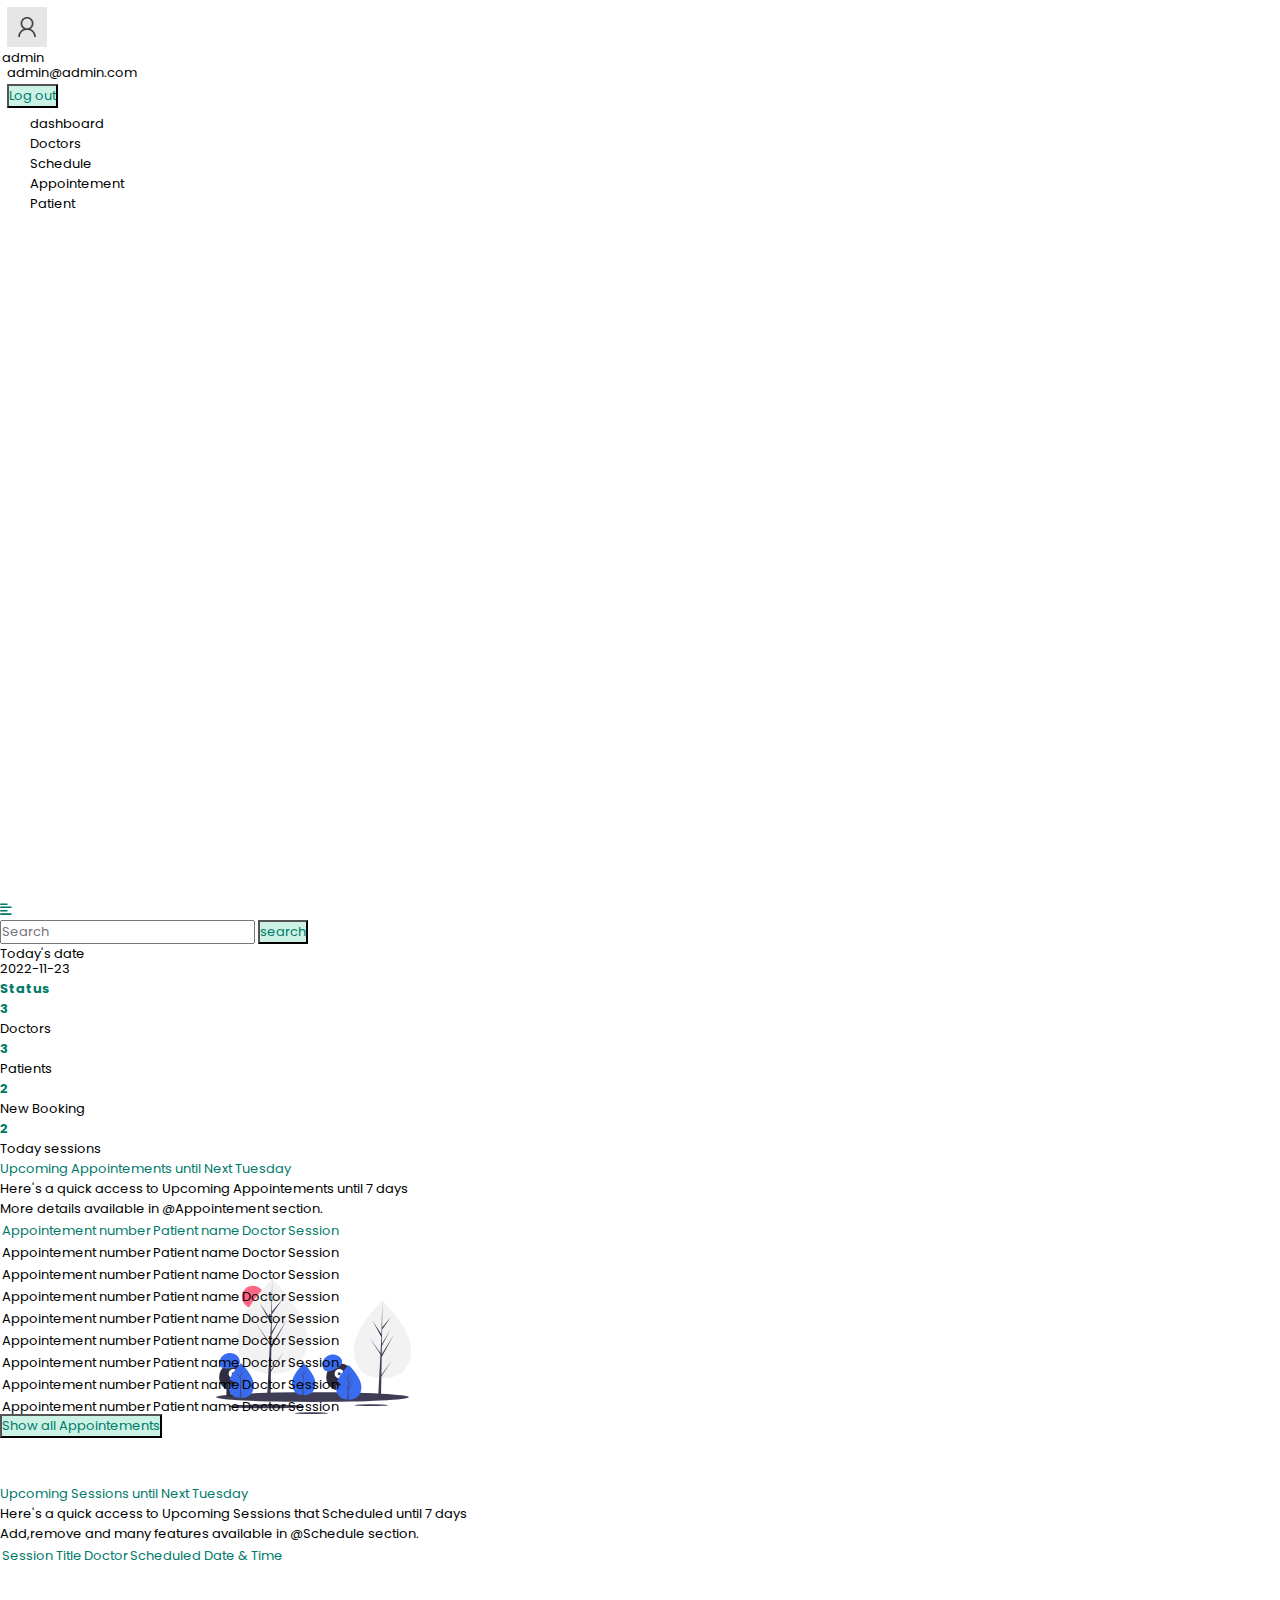
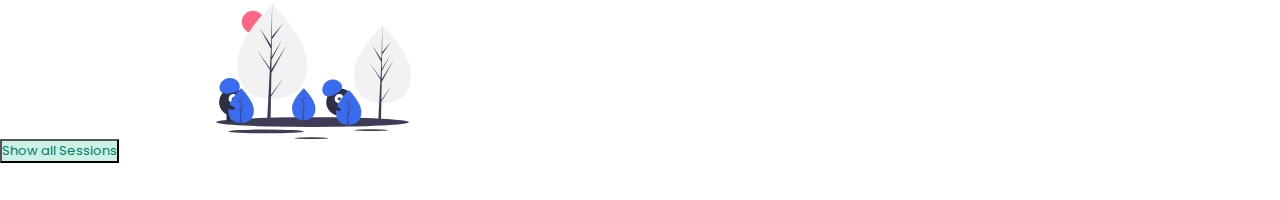
==== commit 4ffe3743: "finished the sign pages and 90% of the admin dashboard, still  need to add redirection to show all a" ====
--- a/dashboard.html
+++ b/dashboard.html
@@ -144,6 +144,55 @@
                                     <td class="mycolor fw-bold">Doctor</td>
                                     <td class="mycolor fw-bold">Session</td>
                                 </tr>     
+                                <tr class="bg-light border-bottom-0">
+                                    <td class="text-dark">Appointement number</td>
+                                    <td class="text-dark">Patient name</td>
+                                    <td class="text-dark">Doctor</td>
+                                    <td class="text-dark">Session</td>
+                                </tr>     
+                                <tr class="bg-light border-bottom-0">
+                                    <td class="text-dark">Appointement number</td>
+                                    <td class="text-dark">Patient name</td>
+                                    <td class="text-dark">Doctor</td>
+                                    <td class="text-dark">Session</td>
+                                </tr>     
+                                <tr class="bg-light border-bottom-0">
+                                    <td class="text-dark">Appointement number</td>
+                                    <td class="text-dark">Patient name</td>
+                                    <td class="text-dark">Doctor</td>
+                                    <td class="text-dark">Session</td>
+                                </tr>     
+                                <tr class="bg-light border-bottom-0">
+                                    <td class="text-dark">Appointement number</td>
+                                    <td class="text-dark">Patient name</td>
+                                    <td class="text-dark">Doctor</td>
+                                    <td class="text-dark">Session</td>
+                                </tr>     
+                                <tr class="bg-light border-bottom-0">
+                                    <td class="text-dark">Appointement number</td>
+                                    <td class="text-dark">Patient name</td>
+                                    <td class="text-dark">Doctor</td>
+                                    <td class="text-dark">Session</td>
+                                </tr>     
+                                <tr class="bg-light border-bottom-0">
+                                    <td class="text-dark">Appointement number</td>
+                                    <td class="text-dark">Patient name</td>
+                                    <td class="text-dark">Doctor</td>
+                                    <td class="text-dark">Session</td>
+                                </tr>     
+                                <tr class="bg-light border-bottom-0">
+                                    <td class="text-dark">Appointement number</td>
+                                    <td class="text-dark">Patient name</td>
+                                    <td class="text-dark">Doctor</td>
+                                    <td class="text-dark">Session</td>
+                                </tr>     
+                                <tr class="bg-light border-bottom-0">
+                                    <td class="text-dark">Appointement number</td>
+                                    <td class="text-dark">Patient name</td>
+                                    <td class="text-dark">Doctor</td>
+                                    <td class="text-dark">Session</td>
+                                </tr>     
+                                  
                             </table>
                            
                         </div>
@@ -178,7 +227,7 @@
                     
                         <div class="d-flex justify-content-between">
                             <p class="fs-5 ms-2">All Doctors(0)</p>
-                            <button class="btn mycolor button1 rounded-pill" data-bs-toggle="modal" data-bs-target="#modal-doctor" ><i class="uil uil-plus text-white" onclick=""></i>&emsp; Add Doctor</button>
+                            <button class="btn mycolor button1 rounded-pill" data-bs-toggle="modal" data-bs-target="#modal-doctor" id="add-doctor-btn"><i class="uil uil-plus text-white" onclick=""></i>&emsp; Add Doctor</button>
                         </div>
                          <div class="card-body table-responsive mt-2" style="height: 60vh; overflow: scroll;">
                                            <table class="table border-secondary text-center table-hover ">
@@ -193,9 +242,9 @@
                                                 <td class="text-dark">ossama@gmail.com</td>
                                                 <td class="text-dark">cardiac</td>
                                                 <td class="text-dark">
-                                                    <button class="btn mycolor button1 rounded-pill"><i class="mycolor me-1 uil uil-pen"></i>Edit</button>
+                                                    <button class="btn mycolor button1 rounded-pill" data-bs-toggle="modal" data-bs-target="#modal-doctor" id="update-btn"><i class="mycolor me-1 uil uil-pen"></i>Edit</button>
                                                     <button class="btn mycolor button1 rounded-pill"><i class="mycolor me-1 uil uil-eye"></i>view</button>
-                                                    <button class="btn mycolor button1 rounded-pill" data-bs-toggle="modal" data-bs-target="#remove-doctor" ><i class="mycolor me-1 uil uil-trash"></i>remove</button>
+                                                    <button class="btn mycolor button1 rounded-pill" data-bs-toggle="modal" data-bs-target="#remove-doctor" id="remove-btn"><i class="mycolor me-1 uil uil-trash"></i>remove</button>
                                                 </td>
                                             </tr>     
                                            </table>
@@ -369,7 +418,9 @@
                         <div class="modal-content">
                             <form action="" method="POST" name="form_add_doctor">
                                 <div class="modal-header">
-                                    <h5 class="modal-title">Add New Doctor</h5>
+
+                                    <h5 class="modal-title" id="add-title">Add New Doctor</h5>
+                                    <h5 class="modal-title d-none" id="edit-title">Edit Doctor</h5>
                                     <a href="#" class="btn-close" data-bs-dismiss="modal"></a>
                                 </div>
                                 <div class="modal-body">
@@ -397,7 +448,8 @@
                                 </div>
                                 <div class="modal-footer">
                                     <a href="#" class="btn btn-white" data-bs-dismiss="modal">Cancel</a>
-                                    <button type="submit" name="savedoctor" class="btn mycolor button1" id="doctor-save-btn">Save</button>
+                                    <button type="submit" name="updateDoctor" class="btn mycolor button1 d-none" id="doctor-update-btn">update</button>
+                                    <button type="submit" name="saveDoctor" class="btn mycolor button1" id="doctor-save-btn">Save</button>
                                 </div>
                             </form>
                         </div>
--- a/assets/css/style_admin.css
+++ b/assets/css/style_admin.css
@@ -15,6 +15,10 @@
 
 .mycolor{
   color:#007A69;
+}
+
+.myborder{
+ border: 1px solid #CCF2E5;
 }
 
 .button1{
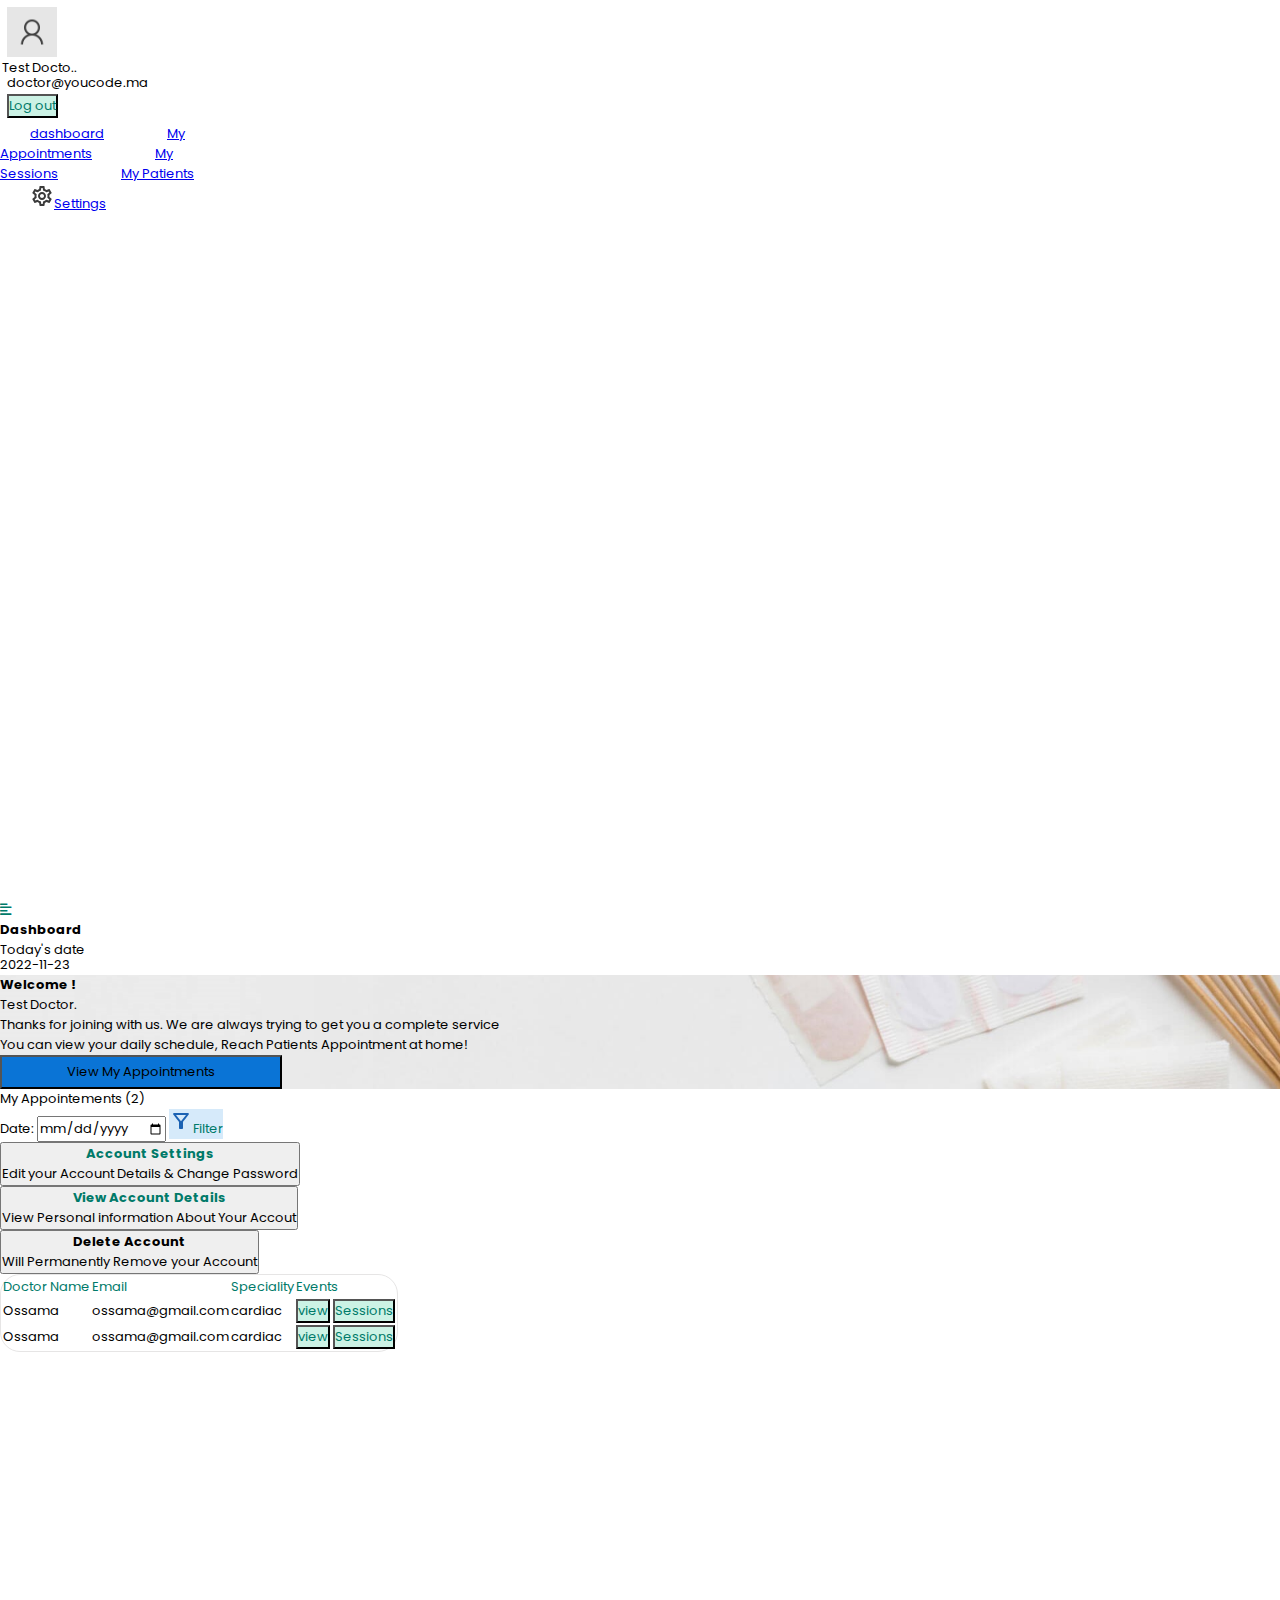
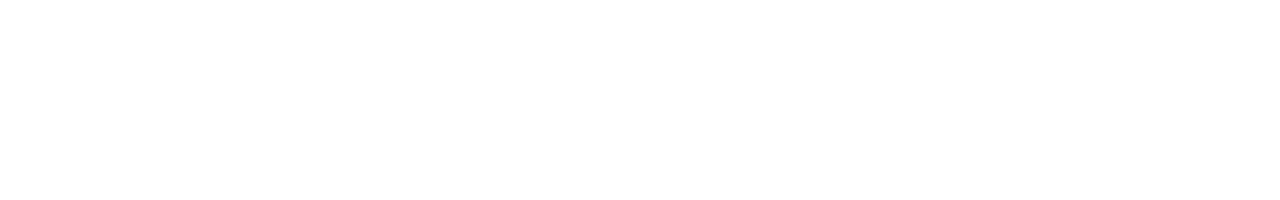
==== commit 51f79609: "doctor dashboard" ====
--- a/dashboard.html
+++ b/dashboard.html
@@ -5,16 +5,12 @@
     <meta charset="UTF-8" />
     <meta http-equiv="X-UA-Compatible" content="IE=edge" />
     <meta name="viewport" content="width=device-width, initial-scale=1.0" />
-<!-- CSS only -->
-    <link href="https://cdn.jsdelivr.net/npm/bootstrap@5.2.3/dist/css/bootstrap.min.css" rel="stylesheet" integrity="sha384-rbsA2VBKQhggwzxH7pPCaAqO46MgnOM80zW1RWuH61DGLwZJEdK2Kadq2F9CUG65" crossorigin="anonymous">    <link rel="stylesheet" href="https://cdnjs.cloudflare.com/ajax/libs/font-awesome/5.15.3/css/all.min.css" />
+    <!-- CSS only -->
+    <link href="https://cdn.jsdelivr.net/npm/bootstrap@5.2.3/dist/css/bootstrap.min.css" rel="stylesheet" integrity="sha384-rbsA2VBKQhggwzxH7pPCaAqO46MgnOM80zW1RWuH61DGLwZJEdK2Kadq2F9CUG65" crossorigin="anonymous">
+    <link rel="stylesheet" href="https://cdnjs.cloudflare.com/ajax/libs/font-awesome/5.15.3/css/all.min.css" />
     <link rel="stylesheet" href="https://unicons.iconscout.com/release/v4.0.0/css/line.css">
-    <script src="https://code.jquery.com/jquery-3.4.1.js"></script>
-    <link rel="stylesheet" href="assets/css/style_admin.css" />
-
-
-
+    <link rel="stylesheet" href="assets/css/dash.css" />
     <title>Hopital system management</title>
-    <link rel="shortcut icon" type="image/x-icon" href="img/photos/favicona.png" />
 </head>
 
 <body>
@@ -23,43 +19,34 @@
         <div class="bg-white" id="sidebar-wrapper">
             <div class="sidebar-heading text-center d-flex flex-column py-4 fs-5 border-bottom mt-5">
                 <div class="d-flex align-items-center">
-                    <img src="img/photos/user.png" width="40px" class="rounded-circle me-3" alt="">
+                    <img src="img/photos/user.png" width="50px" class="rounded-circle me-3" alt="">
                     <div>
-                        <p style="margin:-5px;">admin</p>
-                        <p class="text-secondary fs-6">admin@admin.com</p>
+                        <p class="fw-bold fs-4" style="margin:-5px;">Test Docto..</p>
+                        <p class="text-secondary fs-6">doctor@youcode.ma</p>
                     </div>
                 </div>
                     <button class="btn btn-lg btn-block btn-light my-3 mycolor button1 fs-6 " type="button">Log out</button> </div>
             <div class="list-group list-group-flush my-3">
-                <a id="dashboard-displayer"  class="list-group-item list-group-item-action  text-secondary "><i
+                <a href="#dashboard" class="list-group-item list-group-item-action  text-secondary "><i
                         class="uil uil-chart-bar fs-4 me-2"></i>dashboard</a>
-                <a id="doctors-displayer"  class="list-group-item list-group-item-action   fw-bold"><i
-                        class="uil uil-medkit me-2 fs-4" ></i>Doctors</a>
-                <a id="schedule-displayer"  class="list-group-item list-group-item-action  fw-bold"><i
-                        class="uil uil-stopwatch me-2 fs-4" ></i>Schedule</a>        
-                <a id="appointments-displayer"  class="list-group-item list-group-item-action   fw-bold"><i
-                        class="uil uil-bookmark me-2 fs-4"></i>Appointement</a>
-                <a id="patients-displayer" class="list-group-item list-group-item-action fw-bold"><i
-                        class="uil uil-accessible-icon-alt fs-4 me-2"></i>Patient</a>
+                <a href="#doctors" class="list-group-item list-group-item-action   fw-bold"><i
+                        class="uil uil-medkit me-2 fs-4" ></i>My Appointments</a>
+                <a href="#" class="list-group-item list-group-item-action  fw-bold"><i
+                        class="uil uil-stopwatch me-2 fs-4" ></i>My Sessions</a>        
+                <a href="#" class="list-group-item list-group-item-action   fw-bold"><i
+                        class="uil uil-bookmark me-2 fs-4"></i>My Patients</a>
+                <a href="#" class="list-group-item list-group-item-action fw-bold"><img
+                        class="fs-4 me-2" src="./img/icons/settings.svg">Settings</a>
             </div>
         </div>
         <!-- /#sidebar-wrapper -->
 
         <!-- Page Content -->
         <div id="page-content-wrapper" style="height: 100vh; overflow: scroll;">
-
-
-<!-- navbar part ( search and the calender) -->
-
-
-            <nav class="navbar navbar-expand-lg navbar-light bg-transparent p-4 pt-1 justify-content-between" id="">
+            <nav class="navbar navbar-expand-lg navbar-light bg-transparent py-4 px-4 justify-content-between" id="dashboard">
                 <div class="d-flex align-items-center">
                     <i class="fas fa-align-left mycolor fs-4 me-3" id="menu-toggle"></i>
-                    <!-- <h2 class="fs-2 m-0"> </h2> -->
-                    <div class="input-group ms-5">
-                        <input type="search" class="form-control rounded " placeholder="Search" aria-label="Search" aria-describedby="search-addon" />
-                        <button type="button" class="btn btn-secondary mycolor ms-2 rounded button1 border-0">search</button>
-                      </div>
+                    <h2 class="fs-3 m-0">Dashboard</h2>
                 </div>
             <div class="d-flex align-items-center end-50">
                 <div class="pt-3 me-3">
@@ -71,165 +58,111 @@
 
 
             </nav>
-
-
-            <!-- status section starts -->
-
-            
             <div class="container-fluid px-4">
 
 
-
-                <section id="dashboard">
-                <h3 class="fw-bold" style="color: #007A69;"><i
-                    class="uil uil-chart-bar fs-4 me-2"></i> Status</h3>
-                <div class="row g-3 d-flex justify-content-around">
-                    <div class="col-lg-3 col-md-5 col-11">
-                        <div class="p-3 shadow-sm d-flex justify-content-around align-items-center rounded border">
-                            <div>                      
-                                <h3 class="fs-2 mycolor">3</h3>
-                                <p class="fs-5 text-black">Doctors</p>
-                            </div>    
-                            <i class="uil uil-medkit fs-3 mycolor box rounded py-2  px-3"></i>           
-                        </div>
-                    </div>
-
-                    <div class="col-lg-3 col-md-5 col-11">
-                        <div class="p-3 shadow-sm d-flex justify-content-around align-items-center rounded border">
-                            <div>
-                         
-                                <h3 class="fs-2 mycolor">3</h3>
-                                <p class="fs-5 text-black">Patients</p>
-                            </div>
-                            <i class="uil uil-accessible-icon-alt fs-3 mycolor box rounded py-2  px-3 "></i>
-                        </div>
-                    </div>
-
-                    <div class="col-lg-3 col-md-5 col-11">
-                        <div class="p-3  shadow-sm d-flex justify-content-around align-items-center rounded  border"> 
-                            <div>
-                                <h3 class="fs-2 mycolor">2</h3>
-                                <p class="fs-5 text-black">New Booking</p>
-                            </div>
-                            <i class="uil uil-bookmark fs-3 mycolor rounded py-2  px-3 box"></i>
-                        </div>
-                    </div>
-
-                    
-                    <div class="col-lg-3 col-md-5 col-11">
-                        <div class="p-3  shadow-sm d-flex justify-content-around align-items-center rounded border"> 
-                            <div>
-                                <h3 class="fs-2 mycolor">2</h3>
-                                <p class="fs-5 text-black">Today sessions</p>
-                            </div>
-                            <i class="uil uil-heart-rate fs-3 mycolor  rounded py-2  px-3 box"></i>
-                        </div>
-                    </div>
-                </div>
-
-                  <section class="mt-5 d-flex justify-content-between">
-                        <div  style="width: 49%; height: 25em;" class="position-relative appointment-table rounded shadowborder" >
-                           <p class="ms-3 mycolor fs-4 fw-bold">Upcoming Appointements until Next Tuesday</p>
-                           <p class="ms-3">Here's a quick access to Upcoming Appointements until 7 days <br> More details available in @Appointement section.</p>
-                           <div class="card-body table-responsive position-relative" style="height: 15em; overflow: scroll;
-                           background-image:  url(img/icons/notfound.svg);
-                           background-repeat: no-repeat;
-                           background-size:15em;
-                           background-position: bottom;
-                           ">
-                            <table class="table border-secondary text-center table-hover ">
-                                <tr class="">
-                                    <td class="mycolor fw-bold ">Appointement number</td>
-                                    <td class="mycolor fw-bold">Patient name</td>
-                                    <td class="mycolor fw-bold">Doctor</td>
-                                    <td class="mycolor fw-bold">Session</td>
-                                </tr>     
-                                <tr class="bg-light border-bottom-0">
-                                    <td class="text-dark">Appointement number</td>
-                                    <td class="text-dark">Patient name</td>
-                                    <td class="text-dark">Doctor</td>
-                                    <td class="text-dark">Session</td>
-                                </tr>     
-                                <tr class="bg-light border-bottom-0">
-                                    <td class="text-dark">Appointement number</td>
-                                    <td class="text-dark">Patient name</td>
-                                    <td class="text-dark">Doctor</td>
-                                    <td class="text-dark">Session</td>
-                                </tr>     
-                                <tr class="bg-light border-bottom-0">
-                                    <td class="text-dark">Appointement number</td>
-                                    <td class="text-dark">Patient name</td>
-                                    <td class="text-dark">Doctor</td>
-                                    <td class="text-dark">Session</td>
-                                </tr>     
-                                <tr class="bg-light border-bottom-0">
-                                    <td class="text-dark">Appointement number</td>
-                                    <td class="text-dark">Patient name</td>
-                                    <td class="text-dark">Doctor</td>
-                                    <td class="text-dark">Session</td>
-                                </tr>     
-                                <tr class="bg-light border-bottom-0">
-                                    <td class="text-dark">Appointement number</td>
-                                    <td class="text-dark">Patient name</td>
-                                    <td class="text-dark">Doctor</td>
-                                    <td class="text-dark">Session</td>
-                                </tr>     
-                                <tr class="bg-light border-bottom-0">
-                                    <td class="text-dark">Appointement number</td>
-                                    <td class="text-dark">Patient name</td>
-                                    <td class="text-dark">Doctor</td>
-                                    <td class="text-dark">Session</td>
-                                </tr>     
-                                <tr class="bg-light border-bottom-0">
-                                    <td class="text-dark">Appointement number</td>
-                                    <td class="text-dark">Patient name</td>
-                                    <td class="text-dark">Doctor</td>
-                                    <td class="text-dark">Session</td>
-                                </tr>     
-                                <tr class="bg-light border-bottom-0">
-                                    <td class="text-dark">Appointement number</td>
-                                    <td class="text-dark">Patient name</td>
-                                    <td class="text-dark">Doctor</td>
-                                    <td class="text-dark">Session</td>
-                                </tr>     
-                                  
-                            </table>
-                           
-                        </div>
-                        <button class="w-100 btn mycolor button1 position-absolute bottom-0">Show all Appointements</button>
-                        
-                        </div>
-                        <div style="width: 49%; height: 25em;" class="position-relative appointment-table rounded shadowborder" >
-                            <p class="ms-3 mycolor fs-4 fw-bold">Upcoming Sessions until Next Tuesday</p>
-                           <p class="ms-3">Here's a quick access to Upcoming Sessions that Scheduled until 7 days <br> Add,remove and many features available in @Schedule section.</p>
-                           <div class="card-body table-responsive position-relative" style="height: 15em; overflow: scroll; background-image:  url(img/icons/notfound.svg);
-                           background-repeat: no-repeat;
-                           background-size:15em;
-                           background-position: bottom;">
-                           <table class="table border-secondary text-center table-hover">
-                            <tr class="">
-                                <td class="mycolor fw-bold ">Session Title</td>
-                                <td class="mycolor fw-bold">Doctor</td>
-                                <td class="mycolor fw-bold">Scheduled Date & Time</td>
-                                </tr>
-                            
-                           </table>
-                        </div>
-                        <button class="w-100 btn mycolor button1 position-absolute bottom-0">Show all Sessions</button>
-                        </div>
-                  </section>
-                </section>
-        
-                  
-                  <section class="d-none" id="doctors">
-                    <h3  class="fw-bold
+                <div class=" rounded-3" style="background-image: url(img/photos/b8.jpg);background-size:cover;">
+                    <div class="container">
+                        <div class="row">
+                            <div class="col-md-12 p-5 pb-5">
+                                <h5 class="fw-bolder">Welcome !</h5>
+                                <p class="fs-2 fw-bold">Test Doctor.</p>
+                                <p class="mb-4">Thanks for joining with us. We are always trying to get you a complete service<br>
+                                    You can view your daily schedule, Reach Patients Appointment at home!<br>
+                                </p>
+                                <button class="btn text-light" style="background-color: hsl(209, 91%, 44%); padding: .4rem 5rem">View My Appointments</button>
+                            </div>
+                        </div>
+                    </div>
+                </div>
+                <div class="row my-3 ms-0 fs-4 fw-bold">My Appointements (2)</div>
+                <div class="row border rounded-3 justify-content-end">
+                    <label class="col-1 align-self-center" for="">Date: </label>
+                    <input class="col-6 my-2 mx-4" type="date" name="" id="">
+                    <button class="col-2 btn-lg m-1 py-2 mycolor rounded-3" style="background-color: hsl(206, 77%, 91%); border-style: none;"><img src="./img/icons/filter-iceblue.svg"><span class="mx-2 fw-bold" >Filter</span></button>
+                </div>
+
+
+                <!-- Settings -->
+                <!-- <div class="row g-3 my-2 d-flex justify-content-around"> -->
+                    <div class="row m-4">
+                        <button class="p-3 shadow-sm d-flex bg-light justify-content-start align-items-center rounded border">
+                            <i class="uil uil-medkit fs-3 mycolor box rounded py-4 px-4 my-2 mx-4"></i>
+                            <div class="text-start">
+                                <h3 class="fs-2 mycolor">Account Settings</h3>
+                                <p class="fs-6 text-black mb-0">Edit your Account Details & Change Password</p>
+                            </div>
+                        </button>
+                    </div>
+                
+                    <div class="row m-4">
+                        <button class="p-3 shadow-sm d-flex bg-light justify-content-start align-items-center rounded border">
+                            <i class="uil uil-eye fs-3 mycolor box rounded py-4 px-4 my-2 mx-4"></i>
+                            <div class="text-start">
+                                <h3 class="fs-2 mycolor">View Account Details</h3>
+                                <p class="fs-6 text-black mb-0">View Personal information About Your Accout</p>
+                            </div>
+                        </button>
+                    </div>
+
+                    <div class="row m-4">
+                        <button class="p-3 shadow-sm d-flex bg-light justify-content-start align-items-center rounded border">
+                            <i class="uil uil-accessible-icon-alt fs-3 box text-danger rounded py-4 px-4 my-2 mx-4"></i>
+                            <div class="text-start">
+                                <h3 class="fs-2 text-danger">Delete Account</h3>
+                                <p class="fs-6 text-black mb-0">Will Permanently Remove your Account</p>
+                            </div>
+                        </button>
+                    </div>
+                
+                <!-- </div> -->
+                <!-- End Settings -->
+
+                <!-- table -->
+                <div class="card-body table-responsive mt-2" style="height: 75vh; overflow: scroll;">
+                    <table class="table table-light"
+                        style="border: 0.5px solid rgb(230, 229, 229);border-radius: 20px;">
+                        <tr class="" style="border-bottom: 2px #007A69 solid;">
+                            <td class="mycolor fw-bold ">Doctor Name</td>
+                            <td class="mycolor fw-bold">Email</td>
+                            <td class="mycolor fw-bold">Speciality</td>
+                            <td class="mycolor fw-bold">Events</td>
+                        </tr>
+                        <tr class="">
+                            <td class="text-dark">Ossama</td>
+                            <td class="text-dark">ossama@gmail.com</td>
+                            <td class="text-dark">cardiac</td>
+                            <td class="text-dark">
+                                <button class="btn mycolor button1 rounded-pill"><i class="mycolor uil uil-eye pe-1"></i>view</button>
+                                <button class="btn mycolor button1 rounded-pill "><i
+                                        class="mycolor uil uil-heart-rate pe-1"></i>Sessions</button>
+                            </td>
+                        </tr>
+                        <tr class="">
+                            <td class="text-dark">Ossama</td>
+                            <td class="text-dark">ossama@gmail.com</td>
+                            <td class="text-dark">cardiac</td>
+                            <td class="text-dark">
+                                <button class="btn mycolor button1 rounded-pill"><i class="mycolor uil uil-eye pe-1"></i>view</button>
+                                <button class="btn mycolor button1 rounded-pill"><i
+                                        class="mycolor uil uil-heart-rate pe-1"></i>Sessions</button>
+                            </td>
+                        </tr>
+                    </table>
+                </div>
+                <!-- End table -->
+
+
+
+                  <!-- <h3 class="fw-bold mt-5 pt-5
                   mb-5" style="color: #007A69;"><i class="uil uil-medkit me-2 fs-4" ></i>Doctors</h3>
+                  <section class="pt-2" id="doctors">
                     
                         <div class="d-flex justify-content-between">
                             <p class="fs-5 ms-2">All Doctors(0)</p>
-                            <button class="btn mycolor button1 rounded-pill" data-bs-toggle="modal" data-bs-target="#modal-doctor" id="add-doctor-btn"><i class="uil uil-plus text-white" onclick=""></i>&emsp; Add Doctor</button>
-                        </div>
-                         <div class="card-body table-responsive mt-2" style="height: 60vh; overflow: scroll;">
+                            <button class="btn mycolor button1 rounded-pill" data-bs-toggle="modal" data-bs-target="#modal-doctor" ><i class="uil uil-plus text-white" onclick=""></i>&emsp; Add Doctor</button>
+                        </div>
+                         <div class="card-body table-responsive mt-2" style="height: 75vh; overflow: scroll;">
                                            <table class="table border-secondary text-center table-hover ">
                                             <tr class="">
                                                 <td class="mycolor fw-bold ">Doctor Name</td>
@@ -242,172 +175,15 @@
                                                 <td class="text-dark">ossama@gmail.com</td>
                                                 <td class="text-dark">cardiac</td>
                                                 <td class="text-dark">
-                                                    <button class="btn mycolor button1 rounded-pill" data-bs-toggle="modal" data-bs-target="#modal-doctor" id="update-btn"><i class="mycolor me-1 uil uil-pen"></i>Edit</button>
-                                                    <button class="btn mycolor button1 rounded-pill"><i class="mycolor me-1 uil uil-eye"></i>view</button>
-                                                    <button class="btn mycolor button1 rounded-pill" data-bs-toggle="modal" data-bs-target="#remove-doctor" id="remove-btn"><i class="mycolor me-1 uil uil-trash"></i>remove</button>
+                                                    <button class="btn mycolor button1 rounded-pill"><i class="mycolor uil uil-eye"></i>view</button>
+                                                    <button class="btn mycolor button1 rounded-pill"><i class="mycolor uil uil-trash"></i>remove</button>
                                                 </td>
                                             </tr>     
                                            </table>
                          </div>
-                        </section>
-                        
-                        
-                        
-                   <section class="d-none" id="schedule">
-                     <h3  class="fw-bold
-                   mb-5" style="color: #007A69;"><i class="uil uil-stopwatch me-2 fs-3" ></i>Schedule Manager</h3>
-                         <div class="d-flex justify-content-between">
-                             <p class="fs-5 ms-2">All Sessions(0)</p>
-                             <button class="btn mycolor button1 rounded-pill" data-bs-toggle="modal" data-bs-target="#modal-session" ><i class="uil uil-plus text-white" onclick=""></i>&emsp; Add a Session</button>
-                         </div>
-                         <div class="w-100 d-flex justify-content-around border align-items-center py-2 shadow-sm mt-4">
-                            <div>
-                                <label for="session-date">Date : </label>
-                                <input type="date" class="rounded border-0 button1 px-4 ms-2" name="session-date">
-                            </div>
-                            <div>
-                                <label for="doctor-name">Doctor : </label>
-                                <select class="rounded border-0 button1 px-4 ms-2" name="doctor-name" id="">
-                                    <option value="">Choose Doctor Name From The List</option>
-                                </select>
-                            </div>
-                                
-                            <button class="btn mycolor button1 rounded-pill"><i class="uil uil-filter me-2 mycolor"></i></i>Filter</button>
-                         </div>
-                          <div class="card-body table-responsive mt-4" style="height: 50vh; overflow: scroll;">
-                                            <table class="table border-secondary text-center table-hover ">
-                                             <tr class="">
-                                                 <td class="mycolor fw-bold ">Session Title</td>
-                                                 <td class="mycolor fw-bold">Doctor</td>
-                                                 <td class="mycolor fw-bold">Schedule Date & Time</td>
-                                                 <td class="mycolor fw-bold">Capacity</td>
-                                                 <td class="mycolor fw-bold">events</td>
-                                             </tr> 
-                                                <tr class="">
-                                                    <td class="text-dark">Test</td>
-                                                    <td class="text-dark">Doctor</td>
-                                                    <td class="text-dark">2022-11-23 16:00</td>
-                                                    <td class="text-dark">20</td>
-                                                    <td class="text-dark">
-                                                        <button class="btn mycolor button1 rounded-pill"><i class="mycolor uil uil-eye"></i>view</button>
-                                                        <button class="btn mycolor button1 rounded-pill"><i class="mycolor uil uil-trash"></i>remove</button>
-                                                    </td>
-                                                </tr>    
-                                            </table>
-                          </div>
-                         
-                 
-                    </section>
-
-
-
-                        
-                   <section class="d-none" id="appointments">
-                     <h3 id="schedule" class="fw-bold
-                   mb-5" style="color: #007A69;"><i class="uil uil-bookmark me-2 fs-4"></i>Appointement Manager</h3>
-                         <div class="d-flex justify-content-between">
-                             <p class="fs-5 ms-2">All Appointement(0)</p>
-                         </div>
-                         <div class="w-100 d-flex justify-content-around border align-items-center py-2 shadow-sm mt-4">
-                            <div>
-                                <label for="session-date">Date : </label>
-                                <input type="date" class="rounded border-0 button1 px-4 ms-2" name="session-date">
-                            </div>
-                            <div>
-                                <label for="doctor-name">Doctor : </label>
-                                <select class="rounded border-0 button1 px-4 ms-2" name="doctor-name" id="">
-                                    <option value="">Choose Doctor Name From The List</option>
-                                </select>
-                            </div>
-                                
-                            <button class="btn mycolor button1 rounded-pill"><i class="uil uil-filter me-2 mycolor"></i></i>Filter</button>
-                         </div>
-                          <div class="card-body table-responsive mt-4" style="height: 50vh; overflow: scroll;">
-                            <table class="table border-secondary text-center table-hover ">
-                                <tr>
-                                    <td class="mycolor fw-bold ">Patient Name</td>
-                                    <td class="mycolor fw-bold">Appointement number</td>
-                                    <td class="mycolor fw-bold">Doctor</td>
-                                    <td class="mycolor fw-bold">Session Title</td>
-                                    <td class="mycolor fw-bold">Session Date & Time</td>
-                                    <td class="mycolor fw-bold">Appointement Date</td>
-                                    <td class="mycolor fw-bold">Events</td>
-                                </tr>     
-                                <tr>
-                                    <td class="text-dark">Azzouz</td>
-                                    <td class="text-dark">1</td>
-                                    <td class="text-dark">Karim</td>
-                                    <td class="text-dark">Covid 19</td>
-                                    <td class="text-dark">2021-04-23 12:06</td>
-                                    <td class="text-dark">2021-12-23</td>
-                                    <td class="text-dark">
-                                        <button class="btn mycolor button1 rounded-pill"><i class="mycolor uil uil-trash"></i>Cancel</button>
-                                    </td>
-                                </tr>     
-                               </table>
-                          </div>
-                         
-                 
-                    </section>
-
-
-                   <section class="d-none" id="patients">
-                        <h3 id="schedule" class="fw-bold mb-5" style="color: #007A69;"><i
-                            class="uil uil-accessible-icon-alt fs-4 me-2"></i>Patient
-                        </h3>
-                         <div class="d-flex justify-content-between">
-                             <p class="fs-5 ms-2">All Patients(0)</p>
-                         </div>
-                         <div class="w-100 d-flex justify-content-around border align-items-center py-2 shadow-sm mt-4">
-                            <div>
-                                <label for="session-date">Date : </label>
-                                <input type="date" class="rounded border-0 button1 px-4 ms-2" name="session-date">
-                            </div>
-                            <div>
-                                <label for="doctor-name">Doctor : </label>
-                                <select class="rounded border-0 button1 px-4 ms-2" name="doctor-name" id="">
-                                    <option value="">Choose Doctor Name From The List</option>
-                                </select>
-                            </div>
-                                
-                            <button class="btn mycolor button1 rounded-pill"><i class="uil uil-filter me-2 mycolor"></i></i>Filter</button>
-                         </div>
-                          <div class="card-body table-responsive mt-4" style="height: 50vh; overflow: scroll;">
-                            <table class="table border-secondary text-center table-hover ">
-                                <tr>
-                                    <td class="mycolor fw-bold ">Name</td>
-                                    <td class="mycolor fw-bold">CIN</td>
-                                    <td class="mycolor fw-bold">Phone Number</td>
-                                    <td class="mycolor fw-bold">Email</td>
-                                    <td class="mycolor fw-bold">Date of Birthday</td>
-                                    <td class="mycolor fw-bold">Events</td>
-                                </tr>     
-                                <tr>
-                                    <td class="text-dark">Salim</td>
-                                    <td class="text-dark">JB54321</td>
-                                    <td class="text-dark">+21254637281</td>
-                                    <td class="text-dark">hello@gmail.com</td>
-                                    <td class="text-dark">1998-12-23</td>
-                                    <td class="text-dark">
-                                        <button class="btn mycolor button1 rounded-pill"><i class="mycolor uil uil-eye"></i>view</button>
-                                    </td>
-                                </tr>     
-                               </table>
-                          </div>
-                         
-                 
-                    </section>
-
-
-
-
-            </div>
+                        </div>
                 
-                   
-
-
-                   
-                   
+                   </section> -->
 
 
 
@@ -418,9 +194,7 @@
                         <div class="modal-content">
                             <form action="" method="POST" name="form_add_doctor">
                                 <div class="modal-header">
-
-                                    <h5 class="modal-title" id="add-title">Add New Doctor</h5>
-                                    <h5 class="modal-title d-none" id="edit-title">Edit Doctor</h5>
+                                    <h5 class="modal-title">Add New Doctor</h5>
                                     <a href="#" class="btn-close" data-bs-dismiss="modal"></a>
                                 </div>
                                 <div class="modal-body">
@@ -448,90 +222,26 @@
                                 </div>
                                 <div class="modal-footer">
                                     <a href="#" class="btn btn-white" data-bs-dismiss="modal">Cancel</a>
-                                    <button type="submit" name="updateDoctor" class="btn mycolor button1 d-none" id="doctor-update-btn">update</button>
-                                    <button type="submit" name="saveDoctor" class="btn mycolor button1" id="doctor-save-btn">Save</button>
+                                    <button type="submit" name="savedoctor" class="btn mycolor button1" id="doctor-save-btn">Save</button>
                                 </div>
                             </form>
                         </div>
                     </div>
                 </div>
-    <!-- end modal add doctor -->
-
-    <!-- add session modal starts here  -->
-    <div class="modal fade" id="modal-session">
-        <div class="modal-dialog">
-            <div class="modal-content">
-                <form action="" method="POST" name="form_add_session">
-                    <div class="modal-header">
-                        <h5 class="modal-title">Add New Session</h5>
-                        <a href="#" class="btn-close" data-bs-dismiss="modal"></a>
-                    </div>
-                    <div class="modal-body">
-                            <input type="hidden" id="session-id">
-                            <div class="mb-3">
-                                <label class="form-label">Session Title</label>
-                                <input type="text" name="sessionTitle" class="form-control" id="session-title"/>
-                            </div>
-                            <div class="mb-3">
-                                <label class="form-label">Doctor Name</label>
-                                <input type="text" name="doctorSession" class="form-control" id="doctor-session"/>
-                            </div>
-                            <div class="mb-3">
-                                <label class="form-label">Session Start</label>
-                                <input type="datetime-local" name="start" class="form-control" id="session-start"/>
-                            </div>
-                            <div class="mb-3">
-                                <label class="form-label">Session end</label>
-                                <input type="datetime-local" name="end" class="form-control" id="session-end"/>
-                            </div>
-                            <div class="mb-3">
-                                <label class="form-label">Max number of Appointement</label>
-                                <input type="number" name="sessionNumber" class="form-control" id="session-number"/>
-                            </div>
-                            <div class="mb-3">
-                                <label class="form-label">Description</label>
-                                <textarea class="form-control" id="session-description" name="sessionDescription" rows="3"></textarea>
-                            </div>
-                    </div>
-                    <div class="modal-footer">
-                        <a href="#" class="btn btn-white" data-bs-dismiss="modal">Cancel</a>
-                        <button type="submit" name="saveSession" class="btn mycolor button1" id="session-save-btn">Save</button>
-                    </div>
-                </form>
-            </div>
-        </div>
-    </div>    
-
-    <!-- add session modal ends here  -->
-
-
-    <!-- alerts start here  -->
-    <div class="modal fade" id="remove-doctor">
-        <div class="modal-dialog">
-            <div class="modal-content">
-                <form action="" class="p-3">
-                    <div class="d-flex align-items-center justify-content-center">
-                        <i class="uil uil-exclamation-triangle fs-1 text-danger me-3"></i>
-                        <p class="fw-bold pt-3">Are you sure you want to remove this Doctor?</p>
-                    </div>
-                    <div class="d-flex justify-content-around w-75 m-auto">
-                        <a href="#" class="btn btn-white" data-bs-dismiss="modal">Cancel</a>
-                        <button type="submit" name="" class="btn mycolor button1" id="session-save-btn">remove</button>
-                    </div>
-                </form>
-            </div>
-        </div>
-    </div>
-
-    <!-- alerts ends here  -->
 
     <!-- /#page-content-wrapper -->
     </div>
 
     <!-- JavaScript Bundle with Popper -->
     <script src="https://cdn.jsdelivr.net/npm/bootstrap@5.2.3/dist/js/bootstrap.bundle.min.js" integrity="sha384-kenU1KFdBIe4zVF0s0G1M5b4hcpxyD9F7jL+jjXkk+Q2h455rYXK/7HAuoJl+0I4" crossorigin="anonymous"></script>
-    <script src="assets/js/script_admin.js"></script>
-    
+    <script>
+        var el = document.getElementById("wrapper");
+        var toggleButton = document.getElementById("menu-toggle");
+
+        toggleButton.onclick = function () {
+            el.classList.toggle("toggled");
+        };
+    </script>
 </body>
 
 </html>--- a/assets/css/dash.css
+++ b/assets/css/dash.css
@@ -0,0 +1,108 @@
+@import url('https://fonts.googleapis.com/css2?family=Poppins:wght@300;400;500;600&display=swap');
+
+*{
+    margin: 0;
+    padding: 0;
+    box-sizing:border-box;
+    font-family: 'Poppins', sans-serif;
+    font-size: small;
+
+}
+
+.box{
+    background-color: #9f9f9f27;
+}
+
+.mycolor{
+  color:#007A69;
+}
+
+.button1{
+    background-color:#CCF2E5;
+}
+
+ 
+  #sidebar-wrapper {
+    min-height: 100vh;
+    margin-left: -19rem;
+  }
+  
+  #sidebar-wrapper .sidebar-heading {
+    padding: 0.5rem;
+    font-size: 1.2rem;
+  }
+  
+  #sidebar-wrapper .list-group {
+    width: 19rem;
+  }
+  
+  #page-content-wrapper {
+    min-width: 100vw;
+
+  }
+  
+  #wrapper.toggled #sidebar-wrapper {
+    margin-left: 0;
+  }
+  
+
+  .list-group-item {
+    border: none;
+    padding: 20px 30px;
+  }
+  
+  #menu-toggle{
+    cursor: pointer;
+  }
+ 
+  @media (min-width: 768px) {
+    #sidebar-wrapper {
+      margin-left: 0;
+    }
+  
+    #page-content-wrapper {
+      min-width: 0;
+      width: 100%;
+    }
+  
+    #wrapper.toggled #sidebar-wrapper {
+      margin-left: -19rem;
+    }
+  }
+
+  @media (min-width: 1200px) {
+    .appointment-table{
+      width: 100%;
+    }
+  }
+
+
+
+
+
+
+
+  /* width */
+::-webkit-scrollbar {
+  width: 4px;
+}
+
+/* Track */
+::-webkit-scrollbar-track {
+  background: #f1f1f100;
+}
+
+/* Handle */
+::-webkit-scrollbar-thumb {
+  background: #CCF2E5;
+  border-radius: 2px;
+  -webkit-border-radius: 2px;
+  -moz-border-radius: 2px;
+  -ms-border-radius: 2px;
+  -o-border-radius: 2px;
+}
+
+/* Handle on hover */
+::-webkit-scrollbar-thumb:hover {
+  background: #007A69;
+}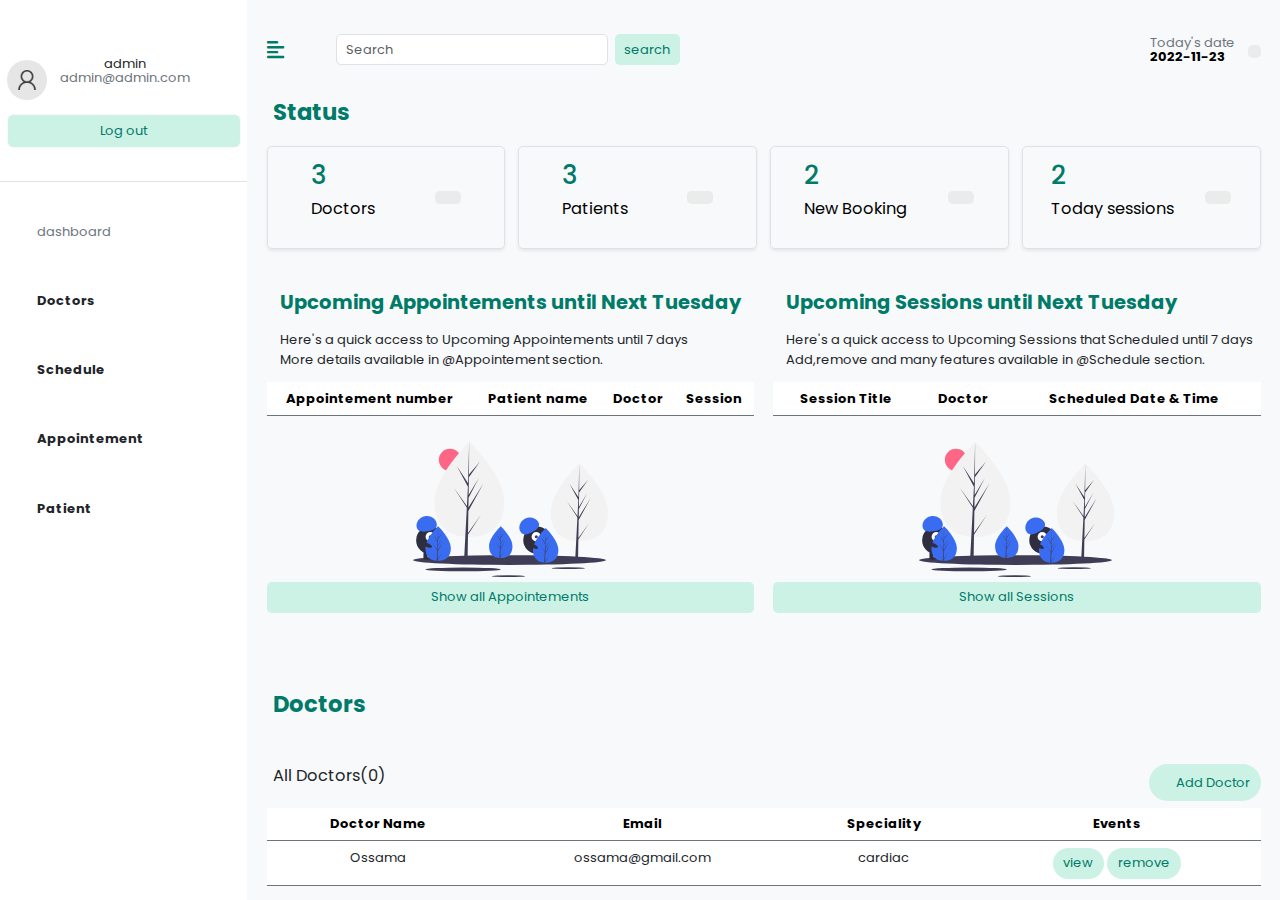
==== commit 3165de94: "changes" ====
--- a/dashboard.html
+++ b/dashboard.html
@@ -5,8 +5,7 @@
     <meta charset="UTF-8" />
     <meta http-equiv="X-UA-Compatible" content="IE=edge" />
     <meta name="viewport" content="width=device-width, initial-scale=1.0" />
-    <!-- CSS only -->
-    <link href="https://cdn.jsdelivr.net/npm/bootstrap@5.2.3/dist/css/bootstrap.min.css" rel="stylesheet" integrity="sha384-rbsA2VBKQhggwzxH7pPCaAqO46MgnOM80zW1RWuH61DGLwZJEdK2Kadq2F9CUG65" crossorigin="anonymous">
+    <link href="https://cdn.jsdelivr.net/npm/bootstrap@5.0.0-beta3/dist/css/bootstrap.min.css" rel="stylesheet" />
     <link rel="stylesheet" href="https://cdnjs.cloudflare.com/ajax/libs/font-awesome/5.15.3/css/all.min.css" />
     <link rel="stylesheet" href="https://unicons.iconscout.com/release/v4.0.0/css/line.css">
     <link rel="stylesheet" href="assets/css/dash.css" />
@@ -19,10 +18,10 @@
         <div class="bg-white" id="sidebar-wrapper">
             <div class="sidebar-heading text-center d-flex flex-column py-4 fs-5 border-bottom mt-5">
                 <div class="d-flex align-items-center">
-                    <img src="img/photos/user.png" width="50px" class="rounded-circle me-3" alt="">
+                    <img src="img/photos/user.png" width="40px" class="rounded-circle me-3" alt="">
                     <div>
-                        <p class="fw-bold fs-4" style="margin:-5px;">Test Docto..</p>
-                        <p class="text-secondary fs-6">doctor@youcode.ma</p>
+                        <p style="margin:-5px;">admin</p>
+                        <p class="text-secondary fs-6">admin@admin.com</p>
                     </div>
                 </div>
                     <button class="btn btn-lg btn-block btn-light my-3 mycolor button1 fs-6 " type="button">Log out</button> </div>
@@ -30,13 +29,13 @@
                 <a href="#dashboard" class="list-group-item list-group-item-action  text-secondary "><i
                         class="uil uil-chart-bar fs-4 me-2"></i>dashboard</a>
                 <a href="#doctors" class="list-group-item list-group-item-action   fw-bold"><i
-                        class="uil uil-medkit me-2 fs-4" ></i>My Appointments</a>
+                        class="uil uil-medkit me-2 fs-4" ></i>Doctors</a>
                 <a href="#" class="list-group-item list-group-item-action  fw-bold"><i
-                        class="uil uil-stopwatch me-2 fs-4" ></i>My Sessions</a>        
+                        class="uil uil-stopwatch me-2 fs-4" ></i>Schedule</a>        
                 <a href="#" class="list-group-item list-group-item-action   fw-bold"><i
-                        class="uil uil-bookmark me-2 fs-4"></i>My Patients</a>
-                <a href="#" class="list-group-item list-group-item-action fw-bold"><img
-                        class="fs-4 me-2" src="./img/icons/settings.svg">Settings</a>
+                        class="uil uil-bookmark me-2 fs-4"></i>Appointement</a>
+                <a href="#" class="list-group-item list-group-item-action fw-bold"><i
+                        class="uil uil-accessible-icon-alt fs-4 me-2"></i>Patient</a>
             </div>
         </div>
         <!-- /#sidebar-wrapper -->
@@ -46,7 +45,11 @@
             <nav class="navbar navbar-expand-lg navbar-light bg-transparent py-4 px-4 justify-content-between" id="dashboard">
                 <div class="d-flex align-items-center">
                     <i class="fas fa-align-left mycolor fs-4 me-3" id="menu-toggle"></i>
-                    <h2 class="fs-3 m-0">Dashboard</h2>
+                    <!-- <h2 class="fs-2 m-0"> </h2> -->
+                    <div class="input-group ms-5">
+                        <input type="search" class="form-control rounded " placeholder="Search" aria-label="Search" aria-describedby="search-addon" />
+                        <button type="button" class="btn btn-secondary mycolor ms-2 rounded button1 border-0">search</button>
+                      </div>
                 </div>
             <div class="d-flex align-items-center end-50">
                 <div class="pt-3 me-3">
@@ -59,102 +62,96 @@
 
             </nav>
             <div class="container-fluid px-4">
-
-
-                <div class=" rounded-3" style="background-image: url(img/photos/b8.jpg);background-size:cover;">
-                    <div class="container">
-                        <div class="row">
-                            <div class="col-md-12 p-5 pb-5">
-                                <h5 class="fw-bolder">Welcome !</h5>
-                                <p class="fs-2 fw-bold">Test Doctor.</p>
-                                <p class="mb-4">Thanks for joining with us. We are always trying to get you a complete service<br>
-                                    You can view your daily schedule, Reach Patients Appointment at home!<br>
-                                </p>
-                                <button class="btn text-light" style="background-color: hsl(209, 91%, 44%); padding: .4rem 5rem">View My Appointments</button>
+                <h3 class="fw-bold" style="color: #007A69;"><i
+                    class="uil uil-chart-bar fs-4 me-2"></i> Status</h3>
+                <div class="row g-3 my-2 d-flex justify-content-around">
+                    <div class="col-lg-3 col-md-5 col-11">
+                        <div class="p-3 shadow-sm d-flex justify-content-around align-items-center rounded border">
+                            <div>                      
+                                <h3 class="fs-2 mycolor">3</h3>
+                                <p class="fs-5 text-black">Doctors</p>
+                            </div>    
+                            <i class="uil uil-medkit fs-3 mycolor box rounded py-2  px-3"></i>           
+                        </div>
+                    </div>
+
+                    <div class="col-lg-3 col-md-5 col-11">
+                        <div class="p-3 shadow-sm d-flex justify-content-around align-items-center rounded border">
+                            <div>
+                         
+                                <h3 class="fs-2 mycolor">3</h3>
+                                <p class="fs-5 text-black">Patients</p>
                             </div>
-                        </div>
-                    </div>
-                </div>
-                <div class="row my-3 ms-0 fs-4 fw-bold">My Appointements (2)</div>
-                <div class="row border rounded-3 justify-content-end">
-                    <label class="col-1 align-self-center" for="">Date: </label>
-                    <input class="col-6 my-2 mx-4" type="date" name="" id="">
-                    <button class="col-2 btn-lg m-1 py-2 mycolor rounded-3" style="background-color: hsl(206, 77%, 91%); border-style: none;"><img src="./img/icons/filter-iceblue.svg"><span class="mx-2 fw-bold" >Filter</span></button>
-                </div>
-
-
-                <!-- Settings -->
-                <!-- <div class="row g-3 my-2 d-flex justify-content-around"> -->
-                    <div class="row m-4">
-                        <button class="p-3 shadow-sm d-flex bg-light justify-content-start align-items-center rounded border">
-                            <i class="uil uil-medkit fs-3 mycolor box rounded py-4 px-4 my-2 mx-4"></i>
-                            <div class="text-start">
-                                <h3 class="fs-2 mycolor">Account Settings</h3>
-                                <p class="fs-6 text-black mb-0">Edit your Account Details & Change Password</p>
+                            <i class="uil uil-accessible-icon-alt fs-3 mycolor box rounded py-2  px-3 "></i>
+                        </div>
+                    </div>
+
+                    <div class="col-lg-3 col-md-5 col-11">
+                        <div class="p-3  shadow-sm d-flex justify-content-around align-items-center rounded  border"> 
+                            <div>
+                                <h3 class="fs-2 mycolor">2</h3>
+                                <p class="fs-5 text-black">New Booking</p>
                             </div>
-                        </button>
-                    </div>
-                
-                    <div class="row m-4">
-                        <button class="p-3 shadow-sm d-flex bg-light justify-content-start align-items-center rounded border">
-                            <i class="uil uil-eye fs-3 mycolor box rounded py-4 px-4 my-2 mx-4"></i>
-                            <div class="text-start">
-                                <h3 class="fs-2 mycolor">View Account Details</h3>
-                                <p class="fs-6 text-black mb-0">View Personal information About Your Accout</p>
+                            <i class="uil uil-bookmark fs-3 mycolor rounded py-2  px-3 box"></i>
+                        </div>
+                    </div>
+
+                    
+                    <div class="col-lg-3 col-md-5 col-11">
+                        <div class="p-3  shadow-sm d-flex justify-content-around align-items-center rounded border"> 
+                            <div>
+                                <h3 class="fs-2 mycolor">2</h3>
+                                <p class="fs-5 text-black">Today sessions</p>
                             </div>
-                        </button>
-                    </div>
-
-                    <div class="row m-4">
-                        <button class="p-3 shadow-sm d-flex bg-light justify-content-start align-items-center rounded border">
-                            <i class="uil uil-accessible-icon-alt fs-3 box text-danger rounded py-4 px-4 my-2 mx-4"></i>
-                            <div class="text-start">
-                                <h3 class="fs-2 text-danger">Delete Account</h3>
-                                <p class="fs-6 text-black mb-0">Will Permanently Remove your Account</p>
-                            </div>
-                        </button>
-                    </div>
-                
-                <!-- </div> -->
-                <!-- End Settings -->
-
-                <!-- table -->
-                <div class="card-body table-responsive mt-2" style="height: 75vh; overflow: scroll;">
-                    <table class="table table-light"
-                        style="border: 0.5px solid rgb(230, 229, 229);border-radius: 20px;">
-                        <tr class="" style="border-bottom: 2px #007A69 solid;">
-                            <td class="mycolor fw-bold ">Doctor Name</td>
-                            <td class="mycolor fw-bold">Email</td>
-                            <td class="mycolor fw-bold">Speciality</td>
-                            <td class="mycolor fw-bold">Events</td>
-                        </tr>
-                        <tr class="">
-                            <td class="text-dark">Ossama</td>
-                            <td class="text-dark">ossama@gmail.com</td>
-                            <td class="text-dark">cardiac</td>
-                            <td class="text-dark">
-                                <button class="btn mycolor button1 rounded-pill"><i class="mycolor uil uil-eye pe-1"></i>view</button>
-                                <button class="btn mycolor button1 rounded-pill "><i
-                                        class="mycolor uil uil-heart-rate pe-1"></i>Sessions</button>
-                            </td>
-                        </tr>
-                        <tr class="">
-                            <td class="text-dark">Ossama</td>
-                            <td class="text-dark">ossama@gmail.com</td>
-                            <td class="text-dark">cardiac</td>
-                            <td class="text-dark">
-                                <button class="btn mycolor button1 rounded-pill"><i class="mycolor uil uil-eye pe-1"></i>view</button>
-                                <button class="btn mycolor button1 rounded-pill"><i
-                                        class="mycolor uil uil-heart-rate pe-1"></i>Sessions</button>
-                            </td>
-                        </tr>
-                    </table>
-                </div>
-                <!-- End table -->
-
-
-
-                  <!-- <h3 class="fw-bold mt-5 pt-5
+                            <i class="uil uil-heart-rate fs-3 mycolor  rounded py-2  px-3 box"></i>
+                        </div>
+                    </div>
+                </div>
+
+                  <section class="mt-5 d-flex justify-content-between">
+                        <div  style="width: 49%; height: 25em;" class="position-relative appointment-table rounded shadowborder" >
+                           <p class="ms-3 mycolor fs-4 fw-bold">Upcoming Appointements until Next Tuesday</p>
+                           <p class="ms-3">Here's a quick access to Upcoming Appointements until 7 days <br> More details available in @Appointement section.</p>
+                           <div class="card-body table-responsive position-relative" style="height: 15em; overflow: scroll;
+                           background-image:  url(img/icons/notfound.svg);
+                           background-repeat: no-repeat;
+                           background-size:15em;
+                           background-position: bottom;
+                           ">
+                           <table class="table border-secondary text-center table-hover ">
+                            <tr class="">
+                                <td class="mycolor fw-bold ">Appointement number</td>
+                                <td class="mycolor fw-bold">Patient name</td>
+                                <td class="mycolor fw-bold">Doctor</td>
+                                <td class="mycolor fw-bold">Session</td>
+                            </tr>     
+                           </table>
+                           
+                        </div>
+                        <button class="w-100 btn mycolor button1 position-absolute bottom-0">Show all Appointements</button>
+                        
+                        </div>
+                        <div style="width: 49%; height: 25em;" class="position-relative appointment-table rounded shadowborder" >
+                            <p class="ms-3 mycolor fs-4 fw-bold">Upcoming Sessions until Next Tuesday</p>
+                           <p class="ms-3">Here's a quick access to Upcoming Sessions that Scheduled until 7 days <br> Add,remove and many features available in @Schedule section.</p>
+                           <div class="card-body table-responsive position-relative" style="height: 15em; overflow: scroll; background-image:  url(img/icons/notfound.svg);
+                           background-repeat: no-repeat;
+                           background-size:15em;
+                           background-position: bottom;">
+                           <table class="table border-secondary text-center table-hover">
+                            <tr class="">
+                                <td class="mycolor fw-bold ">Session Title</td>
+                                <td class="mycolor fw-bold">Doctor</td>
+                                <td class="mycolor fw-bold">Scheduled Date & Time</td>
+                                </tr>
+                            
+                           </table>
+                        </div>
+                        <button class="w-100 btn mycolor button1 position-absolute bottom-0">Show all Sessions</button>
+                        </div>
+                  </section>
+        
+                  <h3 class="fw-bold mt-5 pt-5
                   mb-5" style="color: #007A69;"><i class="uil uil-medkit me-2 fs-4" ></i>Doctors</h3>
                   <section class="pt-2" id="doctors">
                     
@@ -183,7 +180,7 @@
                          </div>
                         </div>
                 
-                   </section> -->
+                   </section>
 
 
 
@@ -232,8 +229,7 @@
     <!-- /#page-content-wrapper -->
     </div>
 
-    <!-- JavaScript Bundle with Popper -->
-    <script src="https://cdn.jsdelivr.net/npm/bootstrap@5.2.3/dist/js/bootstrap.bundle.min.js" integrity="sha384-kenU1KFdBIe4zVF0s0G1M5b4hcpxyD9F7jL+jjXkk+Q2h455rYXK/7HAuoJl+0I4" crossorigin="anonymous"></script>
+    <script src="https://cdn.jsdelivr.net/npm/bootstrap@5.0.0-beta3/dist/js/bootstrap.bundle.min.js"></script>
     <script>
         var el = document.getElementById("wrapper");
         var toggleButton = document.getElementById("menu-toggle");
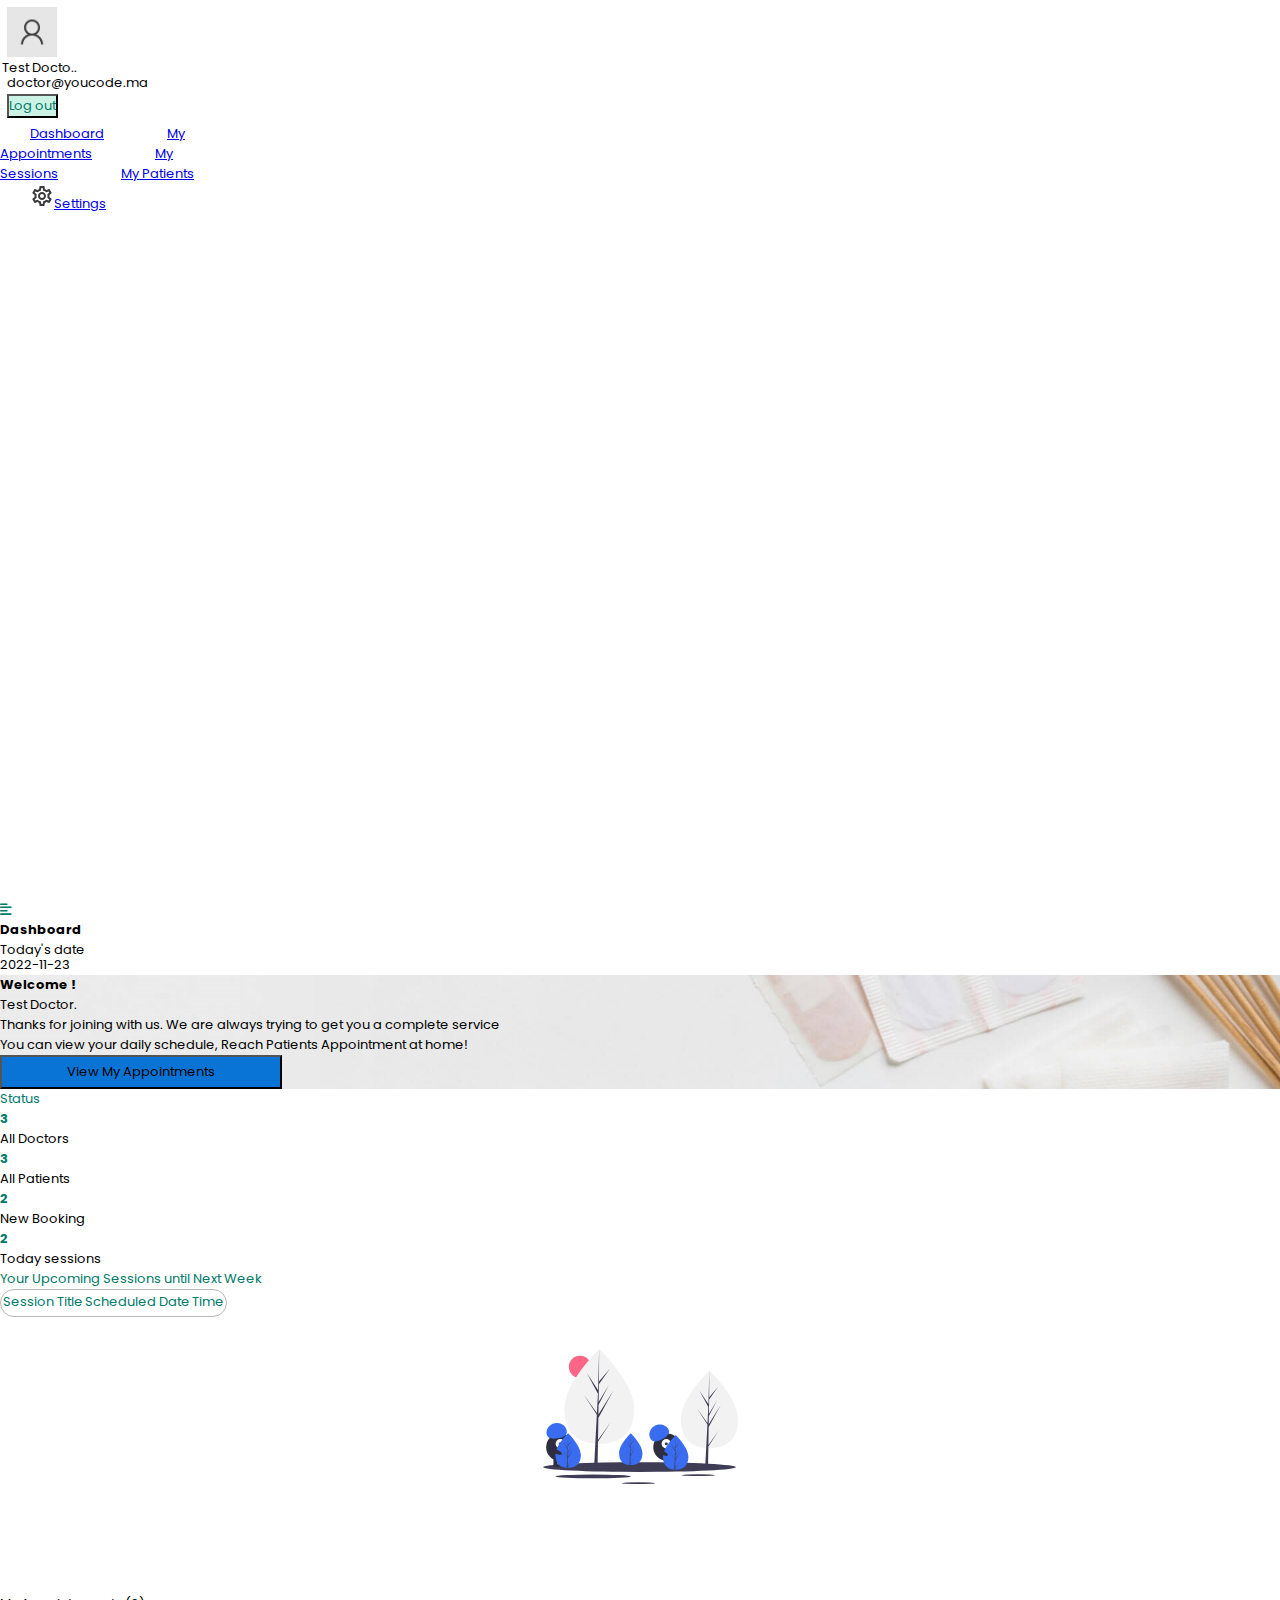
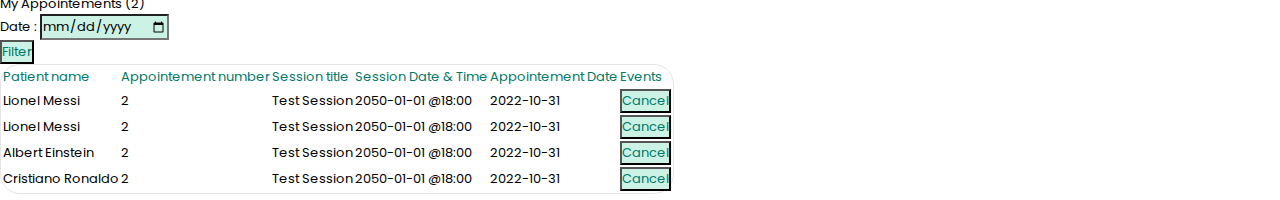
==== commit 7f9a1541: "organisation des fichiers php dans le dossier 'includes', dashboard doctor presque fini, il reste de" ====
--- a/dashboard.html
+++ b/dashboard.html
@@ -5,7 +5,8 @@
     <meta charset="UTF-8" />
     <meta http-equiv="X-UA-Compatible" content="IE=edge" />
     <meta name="viewport" content="width=device-width, initial-scale=1.0" />
-    <link href="https://cdn.jsdelivr.net/npm/bootstrap@5.0.0-beta3/dist/css/bootstrap.min.css" rel="stylesheet" />
+    <!-- CSS only -->
+    <link href="https://cdn.jsdelivr.net/npm/bootstrap@5.2.3/dist/css/bootstrap.min.css" rel="stylesheet" integrity="sha384-rbsA2VBKQhggwzxH7pPCaAqO46MgnOM80zW1RWuH61DGLwZJEdK2Kadq2F9CUG65" crossorigin="anonymous">
     <link rel="stylesheet" href="https://cdnjs.cloudflare.com/ajax/libs/font-awesome/5.15.3/css/all.min.css" />
     <link rel="stylesheet" href="https://unicons.iconscout.com/release/v4.0.0/css/line.css">
     <link rel="stylesheet" href="assets/css/dash.css" />
@@ -18,24 +19,24 @@
         <div class="bg-white" id="sidebar-wrapper">
             <div class="sidebar-heading text-center d-flex flex-column py-4 fs-5 border-bottom mt-5">
                 <div class="d-flex align-items-center">
-                    <img src="img/photos/user.png" width="40px" class="rounded-circle me-3" alt="">
+                    <img src="img/photos/user.png" width="50px" class="rounded-circle me-3" alt="">
                     <div>
-                        <p style="margin:-5px;">admin</p>
-                        <p class="text-secondary fs-6">admin@admin.com</p>
+                        <p class="fw-bold fs-4" style="margin:-5px;">Test Docto..</p>
+                        <p class="text-secondary fs-6">doctor@youcode.ma</p>
                     </div>
                 </div>
                     <button class="btn btn-lg btn-block btn-light my-3 mycolor button1 fs-6 " type="button">Log out</button> </div>
             <div class="list-group list-group-flush my-3">
                 <a href="#dashboard" class="list-group-item list-group-item-action  text-secondary "><i
-                        class="uil uil-chart-bar fs-4 me-2"></i>dashboard</a>
+                        class="uil uil-chart-bar fs-4 me-2"></i>Dashboard</a>
                 <a href="#doctors" class="list-group-item list-group-item-action   fw-bold"><i
-                        class="uil uil-medkit me-2 fs-4" ></i>Doctors</a>
+                        class="uil uil-medkit me-2 fs-4" ></i>My Appointments</a>
                 <a href="#" class="list-group-item list-group-item-action  fw-bold"><i
-                        class="uil uil-stopwatch me-2 fs-4" ></i>Schedule</a>        
+                        class="uil uil-stopwatch me-2 fs-4" ></i>My Sessions</a>        
                 <a href="#" class="list-group-item list-group-item-action   fw-bold"><i
-                        class="uil uil-bookmark me-2 fs-4"></i>Appointement</a>
-                <a href="#" class="list-group-item list-group-item-action fw-bold"><i
-                        class="uil uil-accessible-icon-alt fs-4 me-2"></i>Patient</a>
+                        class="uil uil-bookmark me-2 fs-4"></i>My Patients</a>
+                <a href="#" class="list-group-item list-group-item-action fw-bold"><img
+                        class="fs-4 me-2" src="./img/icons/settings.svg">Settings</a>
             </div>
         </div>
         <!-- /#sidebar-wrapper -->
@@ -45,11 +46,7 @@
             <nav class="navbar navbar-expand-lg navbar-light bg-transparent py-4 px-4 justify-content-between" id="dashboard">
                 <div class="d-flex align-items-center">
                     <i class="fas fa-align-left mycolor fs-4 me-3" id="menu-toggle"></i>
-                    <!-- <h2 class="fs-2 m-0"> </h2> -->
-                    <div class="input-group ms-5">
-                        <input type="search" class="form-control rounded " placeholder="Search" aria-label="Search" aria-describedby="search-addon" />
-                        <button type="button" class="btn btn-secondary mycolor ms-2 rounded button1 border-0">search</button>
-                      </div>
+                    <h2 class="fs-3 m-0">Dashboard</h2>
                 </div>
             <div class="d-flex align-items-center end-50">
                 <div class="pt-3 me-3">
@@ -58,178 +55,353 @@
                 </div>
                 <i class="uil uil-calendar-alt fs-2 mt-1 box rounded p-2"></i>
             </div>
-
-
             </nav>
-            <div class="container-fluid px-4">
-                <h3 class="fw-bold" style="color: #007A69;"><i
-                    class="uil uil-chart-bar fs-4 me-2"></i> Status</h3>
-                <div class="row g-3 my-2 d-flex justify-content-around">
-                    <div class="col-lg-3 col-md-5 col-11">
-                        <div class="p-3 shadow-sm d-flex justify-content-around align-items-center rounded border">
-                            <div>                      
-                                <h3 class="fs-2 mycolor">3</h3>
-                                <p class="fs-5 text-black">Doctors</p>
-                            </div>    
-                            <i class="uil uil-medkit fs-3 mycolor box rounded py-2  px-3"></i>           
-                        </div>
-                    </div>
-
-                    <div class="col-lg-3 col-md-5 col-11">
-                        <div class="p-3 shadow-sm d-flex justify-content-around align-items-center rounded border">
-                            <div>
-                         
-                                <h3 class="fs-2 mycolor">3</h3>
-                                <p class="fs-5 text-black">Patients</p>
-                            </div>
-                            <i class="uil uil-accessible-icon-alt fs-3 mycolor box rounded py-2  px-3 "></i>
-                        </div>
-                    </div>
-
-                    <div class="col-lg-3 col-md-5 col-11">
-                        <div class="p-3  shadow-sm d-flex justify-content-around align-items-center rounded  border"> 
-                            <div>
-                                <h3 class="fs-2 mycolor">2</h3>
-                                <p class="fs-5 text-black">New Booking</p>
-                            </div>
-                            <i class="uil uil-bookmark fs-3 mycolor rounded py-2  px-3 box"></i>
-                        </div>
-                    </div>
-
-                    
-                    <div class="col-lg-3 col-md-5 col-11">
-                        <div class="p-3  shadow-sm d-flex justify-content-around align-items-center rounded border"> 
-                            <div>
-                                <h3 class="fs-2 mycolor">2</h3>
-                                <p class="fs-5 text-black">Today sessions</p>
-                            </div>
-                            <i class="uil uil-heart-rate fs-3 mycolor  rounded py-2  px-3 box"></i>
-                        </div>
-                    </div>
-                </div>
-
-                  <section class="mt-5 d-flex justify-content-between">
-                        <div  style="width: 49%; height: 25em;" class="position-relative appointment-table rounded shadowborder" >
-                           <p class="ms-3 mycolor fs-4 fw-bold">Upcoming Appointements until Next Tuesday</p>
-                           <p class="ms-3">Here's a quick access to Upcoming Appointements until 7 days <br> More details available in @Appointement section.</p>
-                           <div class="card-body table-responsive position-relative" style="height: 15em; overflow: scroll;
-                           background-image:  url(img/icons/notfound.svg);
-                           background-repeat: no-repeat;
-                           background-size:15em;
-                           background-position: bottom;
-                           ">
-                           <table class="table border-secondary text-center table-hover ">
-                            <tr class="">
-                                <td class="mycolor fw-bold ">Appointement number</td>
-                                <td class="mycolor fw-bold">Patient name</td>
-                                <td class="mycolor fw-bold">Doctor</td>
-                                <td class="mycolor fw-bold">Session</td>
-                            </tr>     
-                           </table>
-                           
-                        </div>
-                        <button class="w-100 btn mycolor button1 position-absolute bottom-0">Show all Appointements</button>
-                        
-                        </div>
-                        <div style="width: 49%; height: 25em;" class="position-relative appointment-table rounded shadowborder" >
-                            <p class="ms-3 mycolor fs-4 fw-bold">Upcoming Sessions until Next Tuesday</p>
-                           <p class="ms-3">Here's a quick access to Upcoming Sessions that Scheduled until 7 days <br> Add,remove and many features available in @Schedule section.</p>
-                           <div class="card-body table-responsive position-relative" style="height: 15em; overflow: scroll; background-image:  url(img/icons/notfound.svg);
-                           background-repeat: no-repeat;
-                           background-size:15em;
-                           background-position: bottom;">
-                           <table class="table border-secondary text-center table-hover">
-                            <tr class="">
-                                <td class="mycolor fw-bold ">Session Title</td>
-                                <td class="mycolor fw-bold">Doctor</td>
-                                <td class="mycolor fw-bold">Scheduled Date & Time</td>
-                                </tr>
-                            
-                           </table>
-                        </div>
-                        <button class="w-100 btn mycolor button1 position-absolute bottom-0">Show all Sessions</button>
-                        </div>
-                  </section>
-        
-                  <h3 class="fw-bold mt-5 pt-5
-                  mb-5" style="color: #007A69;"><i class="uil uil-medkit me-2 fs-4" ></i>Doctors</h3>
-                  <section class="pt-2" id="doctors">
-                    
-                        <div class="d-flex justify-content-between">
-                            <p class="fs-5 ms-2">All Doctors(0)</p>
-                            <button class="btn mycolor button1 rounded-pill" data-bs-toggle="modal" data-bs-target="#modal-doctor" ><i class="uil uil-plus text-white" onclick=""></i>&emsp; Add Doctor</button>
-                        </div>
-                         <div class="card-body table-responsive mt-2" style="height: 75vh; overflow: scroll;">
-                                           <table class="table border-secondary text-center table-hover ">
-                                            <tr class="">
-                                                <td class="mycolor fw-bold ">Doctor Name</td>
-                                                <td class="mycolor fw-bold">Email</td>
-                                                <td class="mycolor fw-bold">Speciality</td>
-                                                <td class="mycolor fw-bold">Events</td>
-                                            </tr> 
-                                            <tr class="">
-                                                <td class="text-dark">Ossama</td>
-                                                <td class="text-dark">ossama@gmail.com</td>
-                                                <td class="text-dark">cardiac</td>
-                                                <td class="text-dark">
-                                                    <button class="btn mycolor button1 rounded-pill"><i class="mycolor uil uil-eye"></i>view</button>
-                                                    <button class="btn mycolor button1 rounded-pill"><i class="mycolor uil uil-trash"></i>remove</button>
-                                                </td>
-                                            </tr>     
-                                           </table>
-                         </div>
-                        </div>
+
+            <!-- main content -->
+            <main class="container-fluid px-4">
+                <!-- dashboard section -->
+                <section class="content_section" id="doctor_dashboard_section">
+                    <div class=" rounded-3" style="background-image: url(img/photos/b8.jpg);background-size:cover;">
+                        <div class="container">
+                            <div class="row">
+                                <div class="col-md-12 p-5 pb-5">
+                                    <h5 class="fw-bolder">Welcome !</h5>
+                                    <p class="fs-2 fw-bold">Test Doctor.</p>
+                                    <p class="mb-4">Thanks for joining with us. We are always trying to get you a complete service<br>
+                                        You can view your daily schedule, Reach Patients Appointment at home!<br>
+                                    </p>
+                                    <button class="btn text-light"
+                                        style="background-color: hsl(209, 91%, 44%); padding: .4rem 5rem">View My Appointments</button>
+                                </div>
+                            </div>
+                        </div>
+                    </div>
+                    <div class="mt-2 row justify-content-between">
+                        <div class="col-6 rounded shadowborder ">
+                            <p class="my-4 ms-3 mycolor fs-4 fw-bold">Status</p>
+                            <div class="row g-3 d-flex justify-content-around">
+                                <div class="col-lg-6 col-md-12 col-11">
+                                    <div class="p-3 shadow-sm d-flex justify-content-around align-items-center rounded border">
+                                        <div>
+                                            <h3 class="fs-2 mycolor">3</h3>
+                                            <p class="fs-5 text-black">All Doctors</p>
+                                        </div>
+                                        <i class="uil uil-medkit fs-3 mycolor box rounded py-2  px-3"></i>
+                                    </div>
+                                </div>
+                                <div class="col-lg-6 col-md-12 col-11">
+                                    <div class="p-3 shadow-sm d-flex justify-content-around align-items-center rounded border">
+                                        <div>
+                                            <h3 class="fs-2 mycolor">3</h3>
+                                            <p class="fs-5 text-black">All Patients</p>
+                                        </div>
+                                        <i class="uil uil-accessible-icon-alt fs-3 mycolor box rounded py-2  px-3 "></i>
+                                    </div>
+                                </div>
                 
-                   </section>
-
-
-
-
-<!-- forms that should be in a separate fille includable -->
-                   <div class="modal fade" id="modal-doctor">
-                    <div class="modal-dialog">
-                        <div class="modal-content">
-                            <form action="" method="POST" name="form_add_doctor">
-                                <div class="modal-header">
-                                    <h5 class="modal-title">Add New Doctor</h5>
-                                    <a href="#" class="btn-close" data-bs-dismiss="modal"></a>
+                                <div class="col-lg-6 col-md-12 col-11">
+                                    <div class="p-3  shadow-sm d-flex justify-content-around align-items-center rounded  border">
+                                        <div>
+                                            <h3 class="fs-2 mycolor">2</h3>
+                                            <p class="fs-5 text-black">New Booking</p>
+                                        </div>
+                                        <i class="uil uil-bookmark fs-3 mycolor rounded py-2  px-3 box"></i>
+                                    </div>
                                 </div>
-                                <div class="modal-body">
-                                        <input type="hidden" id="doctor-id">
-                                        <div class="mb-3">
-                                            <label class="form-label">Doctor Name</label>
-                                            <input type="text" name="doctorname" class="form-control" id="doctor-name"/>
+                
+                                <div class="col-lg-6 col-md-12 col-11">
+                                    <div class="p-3  shadow-sm d-flex justify-content-around align-items-center rounded border">
+                                        <div>
+                                            <h3 class="fs-2 mycolor">2</h3>
+                                            <p class="fs-5 text-black">Today sessions</p>
                                         </div>
-                                        <div class="mb-3">
-                                            <label class="form-label">Email</label>
-                                            <input type="text" name="doctoremail" class="form-control" id="doctor-email"/>
-                                        </div>
-                                        <div class="mb-3">
-                                            <label class="form-label">Speciality</label>
-                                            <input type="text" name="speciality" class="form-control" id="doctor-speciality"/>
-                                        </div>
-                                        <div class="mb-3">
-                                            <label class="form-label">Password</label>
-                                            <input type="text" name="doctorpassword" class="form-control" id="doctorpassword"/>
-                                        </div>
-                                        <div class="mb-3">
-                                            <label class="form-label">Phone Number</label>
-                                            <input type="text" name="doctornumber" class="form-control" id="doctornumber"/>
-                                        </div>
+                                        <i class="uil uil-heart-rate fs-3 mycolor  rounded py-2  px-3 box"></i>
+                                    </div>
                                 </div>
-                                <div class="modal-footer">
-                                    <a href="#" class="btn btn-white" data-bs-dismiss="modal">Cancel</a>
-                                    <button type="submit" name="savedoctor" class="btn mycolor button1" id="doctor-save-btn">Save</button>
-                                </div>
-                            </form>
-                        </div>
-                    </div>
-                </div>
+                            </div>
+                        </div>
+                        <div style=" height: 25em;border: 1px black;" class="col-6 position-relative rounded shadowborder">
+                            <p class="my-4 ms-3 mycolor fs-4 fw-bold">Your Upcoming Sessions until Next Week</p>
+                            <div class="card-body table-responsive position-relative" style="height: 15em; overflow: scroll; background-image:  url(img/icons/notfound.svg);
+                                                            background-repeat: no-repeat;
+                                                            background-size:15em;
+                                                            background-position: bottom;">
+                                <table class="table table-light" style="border: 0.5px solid rgb(184, 181, 181);border-radius: 20px;">
+                                    <thead>
+                                        <tr class="" style="border-bottom: 2px #007A69 solid;">
+                                            <td class="mycolor fw-bold">Session Title</td>
+                                            <td class="mycolor fw-bold">Scheduled Date</td>
+                                            <td class="mycolor fw-bold">Time</td>
+                                        </tr>
+                                    </thead>
+                                    <tbody class="border-none">
+                                        <tr class="">
+                                        </tr>
+                                    </tbody>
+                                </table>
+                            </div>
+                        </div>
+                    </div>
+                </section>
+                <!-- End dashboard section -->
+
+                <!-- My appointements section -->
+                <section class="content_section" id="doctor_appointements_section">
+                    <div class="row my-3 ms-0 fs-4 fw-bold">My Appointements (2)</div>
+                    <div class="w-100 my-4 d-flex justify-content-around border align-items-center py-2 shadow-sm">
+                        <div class="w-75">
+                            <label for="session-date">Date : </label>
+                            <input type="date" class="rounded px-5 py-1 border-0 button1 w-50 ms-2" name="session-date">
+                        </div>
+                        <button class="btn mycolor button1 px-5 rounded-pill"><i class="uil uil-filter me-2 mycolor"></i></i>Filter</button>
+                    </div>
+                    <!-- <div class="row border rounded-3 justify-content-end"> //my old filter
+                        <label class="col-1 align-self-center" for="">Date: </label>
+                        <input class="col-6 my-2 mx-4" type="date" name="" id="">
+                        <button class="col-2 btn-lg m-1 py-2 mycolor rounded-3" style="background-color: hsl(206, 77%, 91%); border-style: none;"><img src="./img/icons/filter-iceblue.svg"><span class="mx-2 fw-bold" >Filter</span></button>
+                    </div> -->
+
+                    <!-- table --> <!-- TODO not same margin as div before it -->
+                    <div class="table-responsive my-4" style="height: 75vh; overflow: scroll;">
+                        <table class="table table-light"
+                            style="border: 0.5px solid rgb(230, 229, 229);border-radius: 20px;">
+                            <tr class="" style="border-bottom: 2px #007A69 solid;">
+                                <td class="mycolor fw-bold text-center">Patient name</td>
+                                <td class="mycolor fw-bold text-center">Appointement number</td>
+                                <td class="mycolor fw-bold text-center">Session title</td>
+                                <td class="mycolor fw-bold text-center">Session Date & Time</td>
+                                <td class="mycolor fw-bold text-center">Appointement Date</td>
+                                <td class="mycolor fw-bold text-center">Events</td>
+                            </tr>
+                            <tr class="">
+                                <td class="text-dark text-center">Lionel Messi</td>
+                                <td class="text-dark text-center">2</td>
+                                <td class="text-dark text-center">Test Session</td>
+                                <td class="text-dark text-center">2050-01-01 @18:00</td>
+                                <td class="text-dark text-center">2022-10-31</td>
+                                <td class="text-dark text-center">
+                                    <button class="btn mycolor button1 rounded-pill"><i class="mycolor uil uil-trash pe-1"></i>Cancel</button>
+                                </td>
+                            </tr>
+                            <tr class="">
+                                <td class="text-dark text-center">Lionel Messi</td>
+                                <td class="text-dark text-center">2</td>
+                                <td class="text-dark text-center">Test Session</td>
+                                <td class="text-dark text-center">2050-01-01 @18:00</td>
+                                <td class="text-dark text-center">2022-10-31</td>
+                                <td class="text-dark text-center">
+                                    <button class="btn mycolor button1 rounded-pill"><i class="mycolor uil uil-trash pe-1"></i>Cancel</button>
+                                </td>
+                            </tr>
+                            <tr class="">
+                                <td class="text-dark text-center">Albert Einstein</td>
+                                <td class="text-dark text-center">2</td>
+                                <td class="text-dark text-center">Test Session</td>
+                                <td class="text-dark text-center">2050-01-01 @18:00</td>
+                                <td class="text-dark text-center">2022-10-31</td>
+                                <td class="text-dark text-center">
+                                    <button class="btn mycolor button1 rounded-pill"><i class="mycolor uil uil-trash pe-1"></i>Cancel</button>
+                                </td>
+                            </tr>
+                            <tr class="">
+                                <td class="text-dark text-center">Cristiano Ronaldo</td>
+                                <td class="text-dark text-center">2</td>
+                                <td class="text-dark text-center">Test Session</td>
+                                <td class="text-dark text-center">2050-01-01 @18:00</td>
+                                <td class="text-dark text-center">2022-10-31</td>
+                                <td class="text-dark text-center">
+                                    <button class="btn mycolor button1 rounded-pill"><i class="mycolor uil uil-trash pe-1"></i>Cancel</button>
+                                </td>
+                            </tr>
+                        </table>
+                    </div>
+                    <!-- End table -->
+                </section>
+                <!-- End My appointements section -->
+
+                <!-- My Sessions section -->
+                <section class="content_section" id="doctor_sessions_section">
+                    <div class="row my-3 ms-0 fs-4 fw-bold">My Sessions (8)</div>
+                    <div class="w-100 my-4 d-flex justify-content-around border align-items-center py-2 shadow-sm">
+                        <div class="w-75">
+                            <label for="session-date">Date : </label>
+                            <input type="date" class="rounded px-5 py-1 border-0 button1 w-50 ms-2" name="session-date">
+                        </div>
+                        <button class="btn mycolor button1 px-5 rounded-pill"><i class="uil uil-filter me-2 mycolor"></i></i>Filter</button>
+                    </div>
+                    <!-- table --> <!-- TODO not same margin as div before it -->
+                    <div class="table-responsive my-4" style="height: 75vh; overflow: scroll;">
+                        <table class="table table-light"
+                            style="border: 0.5px solid rgb(230, 229, 229);border-radius: 20px;">
+                            <tr class="" style="border-bottom: 2px #007A69 solid;">
+                                <td class="mycolor fw-bold text-center">Session title</td>
+                                <td class="mycolor fw-bold text-center">Scheduled Date & Time</td>
+                                <td class="mycolor fw-bold text-center">Max Booking num</td>
+                                <td class="mycolor fw-bold text-center">Events</td>
+                            </tr>
+                            <tr class="">
+                                <td class="text-dark text-center">Test session</td>
+                                <td class="text-dark text-center">2050-01-01 18:00</td>
+                                <td class="text-dark text-center">50</td>
+                                <td class="text-dark text-center">
+                                    <button class="btn mycolor button1 rounded-pill"><i class="mycolor uil uil-eye pe-1"></i>View</button>
+                                    <button class="btn mycolor button1 rounded-pill"><i class="mycolor uil uil-trash pe-1"></i>Cancel</button>
+                                </td>
+                            </tr>
+                            <tr class="">
+                                <td class="text-dark text-center">Test session</td>
+                                <td class="text-dark text-center">2050-01-01 18:00</td>
+                                <td class="text-dark text-center">50</td>
+                                <td class="text-dark text-center">
+                                    <button class="btn mycolor button1 rounded-pill"><i class="mycolor uil uil-eye pe-1"></i>View</button>
+                                    <button class="btn mycolor button1 rounded-pill"><i class="mycolor uil uil-trash pe-1"></i>Cancel</button>
+                                </td>
+                            </tr>
+                            <tr class="">
+                                <td class="text-dark text-center">Test session</td>
+                                <td class="text-dark text-center">2050-01-01 18:00</td>
+                                <td class="text-dark text-center">50</td>
+                                <td class="text-dark text-center">
+                                    <button class="btn mycolor button1 rounded-pill"><i class="mycolor uil uil-eye pe-1"></i>View</button>
+                                    <button class="btn mycolor button1 rounded-pill"><i class="mycolor uil uil-trash pe-1"></i>Cancel</button>
+                                </td>
+                            </tr>
+                            <tr class="">
+                                <td class="text-dark text-center">Test session</td>
+                                <td class="text-dark text-center">2050-01-01 18:00</td>
+                                <td class="text-dark text-center">50</td>
+                                <td class="text-dark text-center">
+                                    <button class="btn mycolor button1 rounded-pill"><i class="mycolor uil uil-eye pe-1"></i>View</button>
+                                    <button class="btn mycolor button1 rounded-pill"><i class="mycolor uil uil-trash pe-1"></i>Cancel</button>
+                                </td>
+                            </tr>
+                            <tr class="">
+                                <td class="text-dark text-center">Test session</td>
+                                <td class="text-dark text-center">2050-01-01 18:00</td>
+                                <td class="text-dark text-center">50</td>
+                                <td class="text-dark text-center">
+                                    <button class="btn mycolor button1 rounded-pill"><i class="mycolor uil uil-eye pe-1"></i>View</button>
+                                    <button class="btn mycolor button1 rounded-pill"><i class="mycolor uil uil-trash pe-1"></i>Cancel</button>
+                                </td>
+                            </tr>
+                            <tr class="">
+                                <td class="text-dark text-center">Test session</td>
+                                <td class="text-dark text-center">2050-01-01 18:00</td>
+                                <td class="text-dark text-center">50</td>
+                                <td class="text-dark text-center">
+                                    <button class="btn mycolor button1 rounded-pill"><i class="mycolor uil uil-eye pe-1"></i>View</button>
+                                    <button class="btn mycolor button1 rounded-pill"><i class="mycolor uil uil-trash pe-1"></i>Cancel</button>
+                                </td>
+                            </tr>
+                            <tr class="">
+                                <td class="text-dark text-center">Test session</td>
+                                <td class="text-dark text-center">2050-01-01 18:00</td>
+                                <td class="text-dark text-center">50</td>
+                                <td class="text-dark text-center">
+                                    <button class="btn mycolor button1 rounded-pill"><i class="mycolor uil uil-eye pe-1"></i>View</button>
+                                    <button class="btn mycolor button1 rounded-pill"><i class="mycolor uil uil-trash pe-1"></i>Cancel</button>
+                                </td>
+                            </tr>
+                        </table>
+                    </div>
+                    <!-- End table -->
+                </section>
+                <!-- End My sessions section -->
+
+
+                <!-- My patients section -->
+                <section class="content_section" id="doctor_sessions_section">
+                    <div class="row my-3 ms-0 fs-4 fw-bold">My Patients (8)</div>
+                    <div class="w-100 my-4 d-flex justify-content-around border align-items-center py-2 shadow-sm">
+                        <div class="w-75">
+                            <label for="session-date">Show Details About: </label>
+                            <select class="rounded ps-2 pe-5 py-1 border-0 button1 w-50 ms-2" name="session-date">
+                                <option value="">My patients only</option>
+                            </select>
+                        </div>
+                        <button class="btn mycolor button1 px-5 rounded-pill"><i class="uil uil-filter me-2 mycolor"></i></i>Filter</button>
+                    </div>
+                    <!-- table --> <!-- TODO not same margin as div before it -->
+                    <div class="table-responsive my-4" style="height: 75vh; overflow: scroll;">
+                        <table class="table table-light"
+                            style="border: 0.5px solid rgb(230, 229, 229);border-radius: 20px;">
+                            <tr class="" style="border-bottom: 2px #007A69 solid;">
+                                <td class="mycolor fw-bold text-center">Name</td>
+                                <td class="mycolor fw-bold text-center">CIN</td>
+                                <td class="mycolor fw-bold text-center">Telephone</td>
+                                <td class="mycolor fw-bold text-center">Email</td>
+                                <td class="mycolor fw-bold text-center">Date of Birth</td>
+                                <td class="mycolor fw-bold text-center">Events</td>
+                            </tr>
+                            <tr class="">
+                                <td class="text-dark text-center">Hanane Hanane</td>
+                                <td class="text-dark text-center">S242421</td>
+                                <td class="text-dark text-center">0623536394</td>
+                                <td class="text-dark text-center">aaa@gmail.com</td>
+                                <td class="text-dark text-center">2000-05-10</td>
+                                <td class="text-dark text-center">
+                                    <button class="btn mycolor button1 rounded-pill"><i class="mycolor uil uil-eye pe-1"></i>View</button>
+                                </td>
+                            </tr>
+                            <tr class="">
+                                <td class="text-dark text-center">Hanane Hanane</td>
+                                <td class="text-dark text-center">S242421</td>
+                                <td class="text-dark text-center">0623536394</td>
+                                <td class="text-dark text-center">aaa@gmail.com</td>
+                                <td class="text-dark text-center">2000-05-10</td>
+                                <td class="text-dark text-center">
+                                    <button class="btn mycolor button1 rounded-pill"><i class="mycolor uil uil-eye pe-1"></i>View</button>
+                                </td>
+                            </tr>
+                        </table>
+                    </div>
+                    <!-- End table -->
+                </section>
+                <!-- End My patients section -->
+
+
+                <!-- Settings section -->
+                <!-- <div class="row g-3 my-2 d-flex justify-content-around"> -->
+                <section class="content_section" id="doctor_settings_section">
+                    <div class="row m-4"> <!-- remove row from divs? -->
+                        <button class="p-3 shadow-sm d-flex bg-light justify-content-start align-items-center rounded border">
+                            <i class="uil uil-medkit fs-3 mycolor box rounded py-4 px-4 my-2 mx-4"></i>
+                            <div class="text-start">
+                                <h3 class="fs-2 mycolor">Account Settings</h3>
+                                <p class="fs-6 text-black mb-0">Edit your Account Details & Change Password</p>
+                            </div>
+                        </button>
+                    </div>
+                
+                    <div class="row m-4">
+                        <button class="p-3 shadow-sm d-flex bg-light justify-content-start align-items-center rounded border">
+                            <i class="uil uil-eye fs-3 mycolor box rounded py-4 px-4 my-2 mx-4"></i>
+                            <div class="text-start">
+                                <h3 class="fs-2 mycolor">View Account Details</h3>
+                                <p class="fs-6 text-black mb-0">View Personal information About Your Accout</p>
+                            </div>
+                        </button>
+                    </div>
+
+                    <div class="row m-4">
+                        <button class="p-3 shadow-sm d-flex bg-light justify-content-start align-items-center rounded border">
+                            <i class="uil uil-accessible-icon-alt fs-3 box text-danger rounded py-4 px-4 my-2 mx-4"></i>
+                            <div class="text-start">
+                                <h3 class="fs-2 text-danger">Delete Account</h3>
+                                <p class="fs-6 text-black mb-0">Will Permanently Remove your Account</p>
+                            </div>
+                        </button>
+                    </div>
+                </section>
+                <!-- </div> -->
+                <!-- End Settings section -->
+
 
     <!-- /#page-content-wrapper -->
-    </div>
-
-    <script src="https://cdn.jsdelivr.net/npm/bootstrap@5.0.0-beta3/dist/js/bootstrap.bundle.min.js"></script>
+    </main>
+
+    <!-- JavaScript Bundle with Popper -->
+    <script src="https://cdn.jsdelivr.net/npm/bootstrap@5.2.3/dist/js/bootstrap.bundle.min.js" integrity="sha384-kenU1KFdBIe4zVF0s0G1M5b4hcpxyD9F7jL+jjXkk+Q2h455rYXK/7HAuoJl+0I4" crossorigin="anonymous"></script>
     <script>
         var el = document.getElementById("wrapper");
         var toggleButton = document.getElementById("menu-toggle");
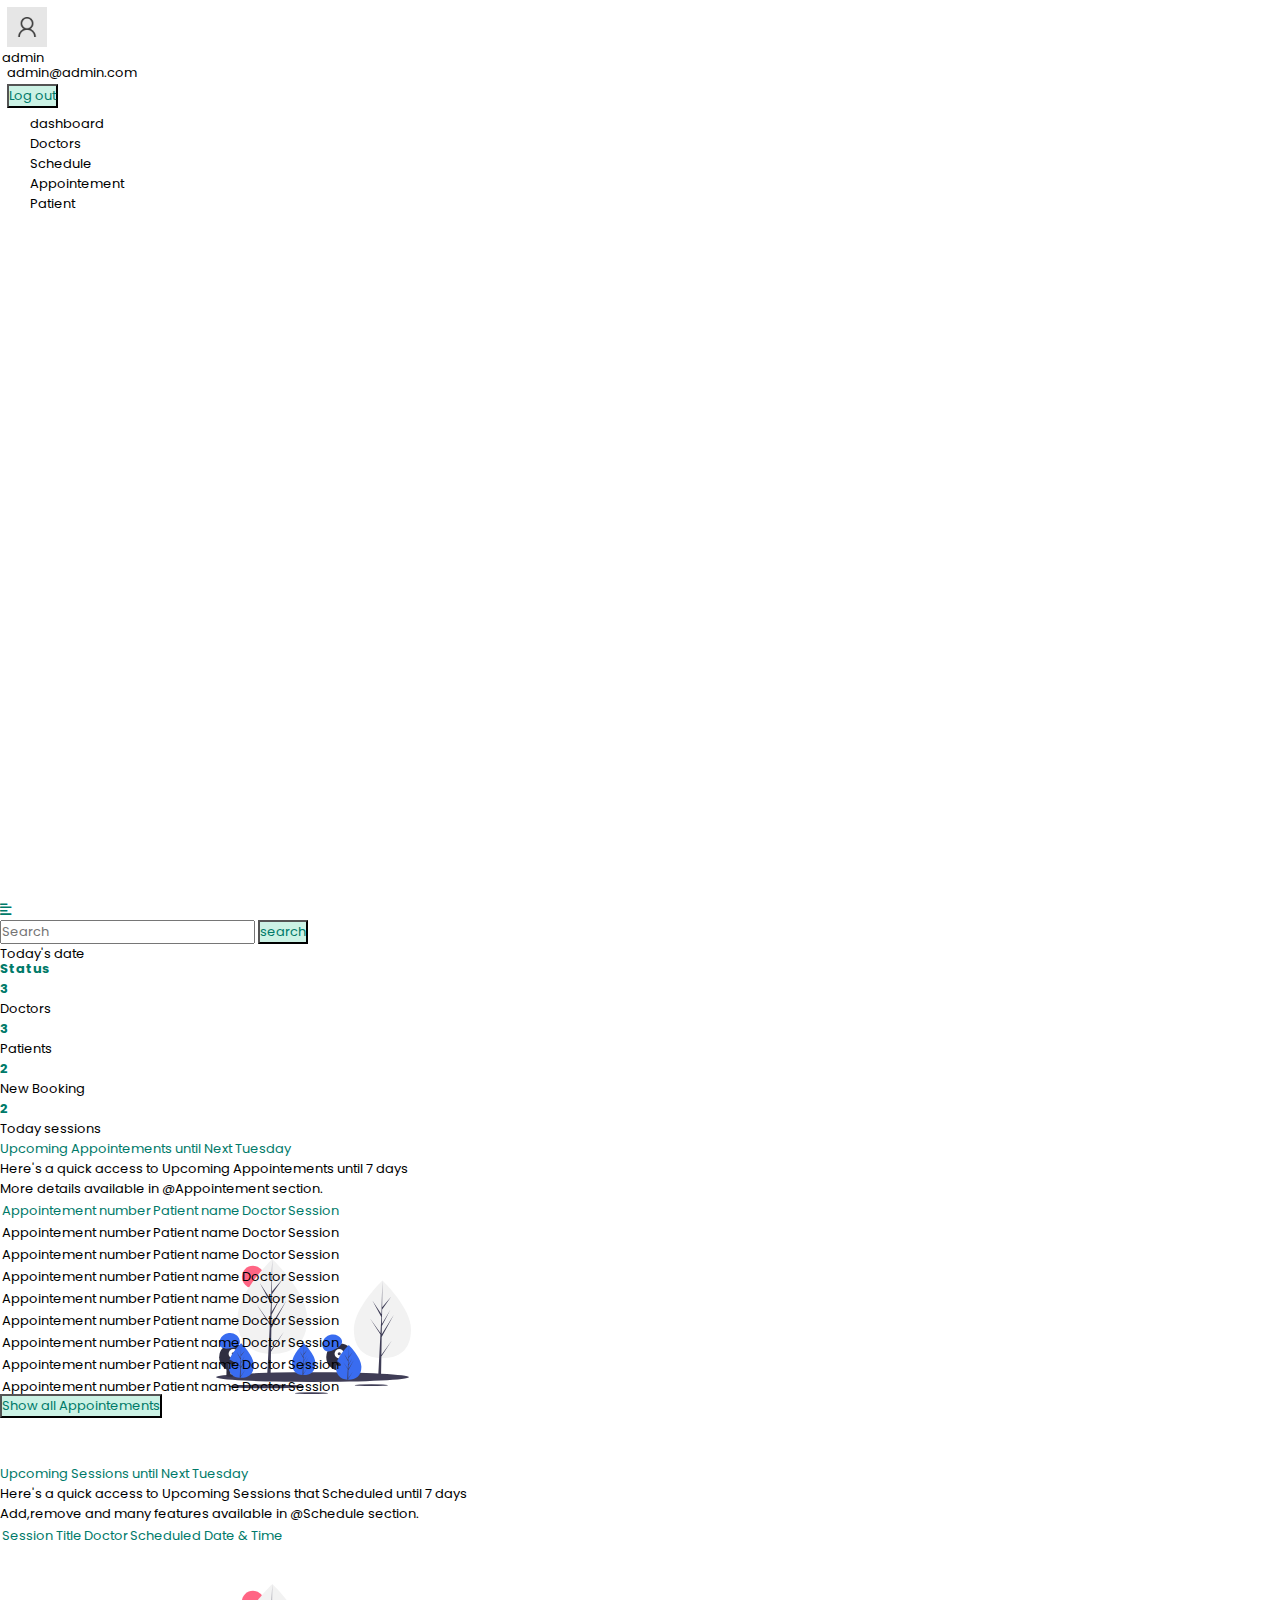
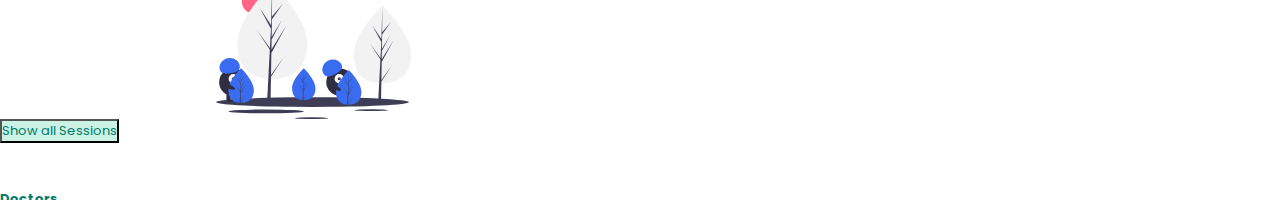
==== commit 3313b018: "trying to display current date and the forme validation is not working yet" ====
--- a/dashboard.html
+++ b/dashboard.html
@@ -5,12 +5,16 @@
     <meta charset="UTF-8" />
     <meta http-equiv="X-UA-Compatible" content="IE=edge" />
     <meta name="viewport" content="width=device-width, initial-scale=1.0" />
-    <!-- CSS only -->
-    <link href="https://cdn.jsdelivr.net/npm/bootstrap@5.2.3/dist/css/bootstrap.min.css" rel="stylesheet" integrity="sha384-rbsA2VBKQhggwzxH7pPCaAqO46MgnOM80zW1RWuH61DGLwZJEdK2Kadq2F9CUG65" crossorigin="anonymous">
-    <link rel="stylesheet" href="https://cdnjs.cloudflare.com/ajax/libs/font-awesome/5.15.3/css/all.min.css" />
+<!-- CSS only -->
+    <link href="https://cdn.jsdelivr.net/npm/bootstrap@5.2.3/dist/css/bootstrap.min.css" rel="stylesheet" integrity="sha384-rbsA2VBKQhggwzxH7pPCaAqO46MgnOM80zW1RWuH61DGLwZJEdK2Kadq2F9CUG65" crossorigin="anonymous">    <link rel="stylesheet" href="https://cdnjs.cloudflare.com/ajax/libs/font-awesome/5.15.3/css/all.min.css" />
     <link rel="stylesheet" href="https://unicons.iconscout.com/release/v4.0.0/css/line.css">
-    <link rel="stylesheet" href="assets/css/dash.css" />
+    <script src="https://code.jquery.com/jquery-3.4.1.js"></script>
+    <link rel="stylesheet" href="assets/css/style_admin.css" />
+
+
+
     <title>Hopital system management</title>
+    <link rel="shortcut icon" type="image/x-icon" href="img/photos/favicona.png" />
 </head>
 
 <body>
@@ -19,397 +23,538 @@
         <div class="bg-white" id="sidebar-wrapper">
             <div class="sidebar-heading text-center d-flex flex-column py-4 fs-5 border-bottom mt-5">
                 <div class="d-flex align-items-center">
-                    <img src="img/photos/user.png" width="50px" class="rounded-circle me-3" alt="">
+                    <img src="img/photos/user.png" width="40px" class="rounded-circle me-3" alt="">
                     <div>
-                        <p class="fw-bold fs-4" style="margin:-5px;">Test Docto..</p>
-                        <p class="text-secondary fs-6">doctor@youcode.ma</p>
+                        <p style="margin:-5px;">admin</p>
+                        <p class="text-secondary fs-6">admin@admin.com</p>
                     </div>
                 </div>
                     <button class="btn btn-lg btn-block btn-light my-3 mycolor button1 fs-6 " type="button">Log out</button> </div>
             <div class="list-group list-group-flush my-3">
-                <a href="#dashboard" class="list-group-item list-group-item-action  text-secondary "><i
-                        class="uil uil-chart-bar fs-4 me-2"></i>Dashboard</a>
-                <a href="#doctors" class="list-group-item list-group-item-action   fw-bold"><i
-                        class="uil uil-medkit me-2 fs-4" ></i>My Appointments</a>
-                <a href="#" class="list-group-item list-group-item-action  fw-bold"><i
-                        class="uil uil-stopwatch me-2 fs-4" ></i>My Sessions</a>        
-                <a href="#" class="list-group-item list-group-item-action   fw-bold"><i
-                        class="uil uil-bookmark me-2 fs-4"></i>My Patients</a>
-                <a href="#" class="list-group-item list-group-item-action fw-bold"><img
-                        class="fs-4 me-2" src="./img/icons/settings.svg">Settings</a>
+                <a id="dashboard-displayer"  class="list-group-item list-group-item-action  text-secondary "><i
+                        class="uil uil-chart-bar fs-4 me-2"></i>dashboard</a>
+                <a id="doctors-displayer"  class="list-group-item list-group-item-action   fw-bold"><i
+                        class="uil uil-medkit me-2 fs-4" ></i>Doctors</a>
+                <a id="schedule-displayer"  class="list-group-item list-group-item-action  fw-bold"><i
+                        class="uil uil-stopwatch me-2 fs-4" ></i>Schedule</a>        
+                <a id="appointments-displayer"  class="list-group-item list-group-item-action   fw-bold"><i
+                        class="uil uil-bookmark me-2 fs-4"></i>Appointement</a>
+                <a id="patients-displayer" class="list-group-item list-group-item-action fw-bold"><i
+                        class="uil uil-accessible-icon-alt fs-4 me-2"></i>Patient</a>
             </div>
         </div>
         <!-- /#sidebar-wrapper -->
 
         <!-- Page Content -->
         <div id="page-content-wrapper" style="height: 100vh; overflow: scroll;">
-            <nav class="navbar navbar-expand-lg navbar-light bg-transparent py-4 px-4 justify-content-between" id="dashboard">
+
+
+<!-- navbar part ( search and the calender) -->
+
+
+            <nav class="navbar navbar-expand-lg navbar-light bg-transparent p-4 pt-1 justify-content-between" id="">
                 <div class="d-flex align-items-center">
                     <i class="fas fa-align-left mycolor fs-4 me-3" id="menu-toggle"></i>
-                    <h2 class="fs-3 m-0">Dashboard</h2>
-                </div>
-            <div class="d-flex align-items-center end-50">
+                    <!-- <h2 class="fs-2 m-0"> </h2> -->
+                    <div class="input-group ms-5">
+                        <input type="search" class="form-control rounded " placeholder="Search" aria-label="Search" aria-describedby="search-addon" />
+                        <button type="button" class="btn btn-secondary mycolor ms-2 rounded button1 border-0">search</button>
+                      </div>
+                </div>
+            <div class="d-flex align-items-center ms-auto">
                 <div class="pt-3 me-3">
                   <p class="fs-6 text-secondary" style="margin-bottom: -5px;">Today's date</p>
-                  <p class="fs-6 text-black fw-bold">2022-11-23</p>
+                  <p class="fs-6 text-black fw-bold" id="current-date">
+                  </p>
                 </div>
                 <i class="uil uil-calendar-alt fs-2 mt-1 box rounded p-2"></i>
             </div>
+
+
             </nav>
 
-            <!-- main content -->
-            <main class="container-fluid px-4">
-                <!-- dashboard section -->
-                <section class="content_section" id="doctor_dashboard_section">
-                    <div class=" rounded-3" style="background-image: url(img/photos/b8.jpg);background-size:cover;">
-                        <div class="container">
-                            <div class="row">
-                                <div class="col-md-12 p-5 pb-5">
-                                    <h5 class="fw-bolder">Welcome !</h5>
-                                    <p class="fs-2 fw-bold">Test Doctor.</p>
-                                    <p class="mb-4">Thanks for joining with us. We are always trying to get you a complete service<br>
-                                        You can view your daily schedule, Reach Patients Appointment at home!<br>
-                                    </p>
-                                    <button class="btn text-light"
-                                        style="background-color: hsl(209, 91%, 44%); padding: .4rem 5rem">View My Appointments</button>
+
+            <!-- status section starts -->
+
+            
+            <div class="container-fluid px-4">
+
+
+
+                <section id="dashboard">
+                <h3 class="fw-bold" style="color: #007A69;"><i
+                    class="uil uil-chart-bar fs-4 me-2"></i> Status</h3>
+                <div class="row g-3 d-flex justify-content-around">
+                    <div class="col-lg-3 col-md-5 col-11">
+                        <div class="p-3 shadow-sm d-flex justify-content-around align-items-center rounded border">
+                            <div>                      
+                                <h3 class="fs-2 mycolor">3</h3>
+                                <p class="fs-5 text-black">Doctors</p>
+                            </div>    
+                            <i class="uil uil-medkit fs-3 mycolor box rounded py-2  px-3"></i>           
+                        </div>
+                    </div>
+
+                    <div class="col-lg-3 col-md-5 col-11">
+                        <div class="p-3 shadow-sm d-flex justify-content-around align-items-center rounded border">
+                            <div>
+                         
+                                <h3 class="fs-2 mycolor">3</h3>
+                                <p class="fs-5 text-black">Patients</p>
+                            </div>
+                            <i class="uil uil-accessible-icon-alt fs-3 mycolor box rounded py-2  px-3 "></i>
+                        </div>
+                    </div>
+
+                    <div class="col-lg-3 col-md-5 col-11">
+                        <div class="p-3  shadow-sm d-flex justify-content-around align-items-center rounded  border"> 
+                            <div>
+                                <h3 class="fs-2 mycolor">2</h3>
+                                <p class="fs-5 text-black">New Booking</p>
+                            </div>
+                            <i class="uil uil-bookmark fs-3 mycolor rounded py-2  px-3 box"></i>
+                        </div>
+                    </div>
+
+                    
+                    <div class="col-lg-3 col-md-5 col-11">
+                        <div class="p-3  shadow-sm d-flex justify-content-around align-items-center rounded border"> 
+                            <div>
+                                <h3 class="fs-2 mycolor">2</h3>
+                                <p class="fs-5 text-black">Today sessions</p>
+                            </div>
+                            <i class="uil uil-heart-rate fs-3 mycolor  rounded py-2  px-3 box"></i>
+                        </div>
+                    </div>
+                </div>
+
+                  <section class="mt-5 d-flex justify-content-between">
+                        <div  style="width: 49%; height: 25em;" class="position-relative appointment-table rounded shadowborder" >
+                           <p class="ms-3 mycolor fs-4 fw-bold">Upcoming Appointements until Next Tuesday</p>
+                           <p class="ms-3">Here's a quick access to Upcoming Appointements until 7 days <br> More details available in @Appointement section.</p>
+                           <div class="card-body table-responsive position-relative" style="height: 15em; overflow: scroll;
+                           background-image:  url(img/icons/notfound.svg);
+                           background-repeat: no-repeat;
+                           background-size:15em;
+                           background-position: bottom;
+                           ">
+                            <table class="table border-secondary text-center table-hover ">
+                                <tr class="">
+                                    <td class="mycolor fw-bold ">Appointement number</td>
+                                    <td class="mycolor fw-bold">Patient name</td>
+                                    <td class="mycolor fw-bold">Doctor</td>
+                                    <td class="mycolor fw-bold">Session</td>
+                                </tr>     
+                                <tr class="bg-light border-bottom-0">
+                                    <td class="text-dark">Appointement number</td>
+                                    <td class="text-dark">Patient name</td>
+                                    <td class="text-dark">Doctor</td>
+                                    <td class="text-dark">Session</td>
+                                </tr>     
+                                <tr class="bg-light border-bottom-0">
+                                    <td class="text-dark">Appointement number</td>
+                                    <td class="text-dark">Patient name</td>
+                                    <td class="text-dark">Doctor</td>
+                                    <td class="text-dark">Session</td>
+                                </tr>     
+                                <tr class="bg-light border-bottom-0">
+                                    <td class="text-dark">Appointement number</td>
+                                    <td class="text-dark">Patient name</td>
+                                    <td class="text-dark">Doctor</td>
+                                    <td class="text-dark">Session</td>
+                                </tr>     
+                                <tr class="bg-light border-bottom-0">
+                                    <td class="text-dark">Appointement number</td>
+                                    <td class="text-dark">Patient name</td>
+                                    <td class="text-dark">Doctor</td>
+                                    <td class="text-dark">Session</td>
+                                </tr>     
+                                <tr class="bg-light border-bottom-0">
+                                    <td class="text-dark">Appointement number</td>
+                                    <td class="text-dark">Patient name</td>
+                                    <td class="text-dark">Doctor</td>
+                                    <td class="text-dark">Session</td>
+                                </tr>     
+                                <tr class="bg-light border-bottom-0">
+                                    <td class="text-dark">Appointement number</td>
+                                    <td class="text-dark">Patient name</td>
+                                    <td class="text-dark">Doctor</td>
+                                    <td class="text-dark">Session</td>
+                                </tr>     
+                                <tr class="bg-light border-bottom-0">
+                                    <td class="text-dark">Appointement number</td>
+                                    <td class="text-dark">Patient name</td>
+                                    <td class="text-dark">Doctor</td>
+                                    <td class="text-dark">Session</td>
+                                </tr>     
+                                <tr class="bg-light border-bottom-0">
+                                    <td class="text-dark">Appointement number</td>
+                                    <td class="text-dark">Patient name</td>
+                                    <td class="text-dark">Doctor</td>
+                                    <td class="text-dark">Session</td>
+                                </tr>     
+                                  
+                            </table>
+                           
+                        </div>
+                        <button class="w-100 btn mycolor button1 position-absolute bottom-0">Show all Appointements</button>
+                        
+                        </div>
+                        <div style="width: 49%; height: 25em;" class="position-relative appointment-table rounded shadowborder" >
+                            <p class="ms-3 mycolor fs-4 fw-bold">Upcoming Sessions until Next Tuesday</p>
+                           <p class="ms-3">Here's a quick access to Upcoming Sessions that Scheduled until 7 days <br> Add,remove and many features available in @Schedule section.</p>
+                           <div class="card-body table-responsive position-relative" style="height: 15em; overflow: scroll; background-image:  url(img/icons/notfound.svg);
+                           background-repeat: no-repeat;
+                           background-size:15em;
+                           background-position: bottom;">
+                           <table class="table border-secondary text-center table-hover">
+                            <tr class="">
+                                <td class="mycolor fw-bold ">Session Title</td>
+                                <td class="mycolor fw-bold">Doctor</td>
+                                <td class="mycolor fw-bold">Scheduled Date & Time</td>
+                                </tr>
+                            
+                           </table>
+                        </div>
+                        <button class="w-100 btn mycolor button1 position-absolute bottom-0">Show all Sessions</button>
+                        </div>
+                  </section>
+                </section>
+        
+                  
+                  <section class="d-none" id="doctors">
+                    <h3  class="fw-bold
+                  mb-5" style="color: #007A69;"><i class="uil uil-medkit me-2 fs-4" ></i>Doctors</h3>
+                    
+                        <div class="d-flex justify-content-between">
+                            <p class="fs-5 ms-2">All Doctors(0)</p>
+                            <button class="btn mycolor button1 rounded-pill" data-bs-toggle="modal" data-bs-target="#modal-doctor" id="add-doctor-btn"><i class="uil uil-plus text-white" onclick=""></i>&emsp; Add Doctor</button>
+                        </div>
+                         <div class="card-body table-responsive mt-2" style="height: 60vh; overflow: scroll;">
+                                           <table class="table border-secondary text-center table-hover ">
+                                            <tr class="">
+                                                <td class="mycolor fw-bold ">Doctor Name</td>
+                                                <td class="mycolor fw-bold">Email</td>
+                                                <td class="mycolor fw-bold">Speciality</td>
+                                                <td class="mycolor fw-bold">Events</td>
+                                            </tr> 
+                                            <tr class="">
+                                                <td class="text-dark">Ossama</td>
+                                                <td class="text-dark">ossama@gmail.com</td>
+                                                <td class="text-dark">cardiac</td>
+                                                <td class="text-dark">
+                                                    <button class="btn mycolor button1 rounded-pill" data-bs-toggle="modal" data-bs-target="#modal-doctor" id="update-btn"><i class="mycolor me-1 uil uil-pen"></i>Edit</button>
+                                                    <button class="btn mycolor button1 rounded-pill" data-bs-toggle="modal" data-bs-target="#view-doctor" id="view-doctor-btn"><i class="mycolor me-1 uil uil-eye"></i>view</button>
+                                                    <button class="btn mycolor button1 rounded-pill" data-bs-toggle="modal" data-bs-target="#remove-doctor" id="remove-btn"><i class="mycolor me-1 uil uil-trash"></i>remove</button>
+                                                </td>
+                                            </tr>     
+                                           </table>
+                         </div>
+                        </section>
+                        
+                        
+                        
+                   <section class="d-none" id="schedule">
+                     <h3  class="fw-bold
+                   mb-5" style="color: #007A69;"><i class="uil uil-stopwatch me-2 fs-3" ></i>Schedule Manager</h3>
+                         <div class="d-flex justify-content-between">
+                             <p class="fs-5 ms-2">All Sessions(0)</p>
+                             <button class="btn mycolor button1 rounded-pill" data-bs-toggle="modal" data-bs-target="#modal-session" ><i class="uil uil-plus text-white" onclick=""></i>&emsp; Add a Session</button>
+                         </div>
+                         <div class="w-100 d-flex justify-content-around border align-items-center py-2 shadow-sm mt-4">
+                            <div>
+                                <label for="session-date">Date : </label>
+                                <input type="date" class="rounded border-0 button1 px-4 ms-2" name="session-date">
+                            </div>
+                            <div>
+                                <label for="doctor-name">Doctor : </label>
+                                <select class="rounded border-0 button1 px-4 ms-2" name="doctor-name" id="">
+                                    <option value="">Choose Doctor Name From The List</option>
+                                </select>
+                            </div>
+                                
+                            <button class="btn mycolor button1 rounded-pill"><i class="uil uil-filter me-2 mycolor"></i></i>Filter</button>
+                         </div>
+                          <div class="card-body table-responsive mt-4" style="height: 50vh; overflow: scroll;">
+                                            <table class="table border-secondary text-center table-hover ">
+                                             <tr class="">
+                                                 <td class="mycolor fw-bold ">Session Title</td>
+                                                 <td class="mycolor fw-bold">Doctor</td>
+                                                 <td class="mycolor fw-bold">Schedule Date & Time</td>
+                                                 <td class="mycolor fw-bold">Capacity</td>
+                                                 <td class="mycolor fw-bold">events</td>
+                                             </tr> 
+                                                <tr class="">
+                                                    <td class="text-dark">Test</td>
+                                                    <td class="text-dark">Doctor</td>
+                                                    <td class="text-dark">2022-11-23 16:00</td>
+                                                    <td class="text-dark">20</td>
+                                                    <td class="text-dark">
+                                                        <button class="btn mycolor button1 rounded-pill"><i class="mycolor uil uil-eye"></i>view</button>
+                                                        <button class="btn mycolor button1 rounded-pill"><i class="mycolor uil uil-trash"></i>remove</button>
+                                                    </td>
+                                                </tr>    
+                                            </table>
+                          </div>
+                         
+                 
+                    </section>
+
+
+
+                        
+                   <section class="d-none" id="appointments">
+                     <h3 id="schedule" class="fw-bold
+                   mb-5" style="color: #007A69;"><i class="uil uil-bookmark me-2 fs-4"></i>Appointement Manager</h3>
+                         <div class="d-flex justify-content-between">
+                             <p class="fs-5 ms-2">All Appointement(0)</p>
+                         </div>
+                         <div class="w-100 d-flex justify-content-around border align-items-center py-2 shadow-sm mt-4">
+                            <div>
+                                <label for="session-date">Date : </label>
+                                <input type="date" class="rounded border-0 button1 px-4 ms-2" name="session-date">
+                            </div>
+                            <div>
+                                <label for="doctor-name">Doctor : </label>
+                                <select class="rounded border-0 button1 px-4 ms-2" name="doctor-name" id="">
+                                    <option value="">Choose Doctor Name From The List</option>
+                                </select>
+                            </div>
+                                
+                            <button class="btn mycolor button1 rounded-pill"><i class="uil uil-filter me-2 mycolor"></i></i>Filter</button>
+                         </div>
+                          <div class="card-body table-responsive mt-4" style="height: 50vh; overflow: scroll;">
+                            <table class="table border-secondary text-center table-hover ">
+                                <tr>
+                                    <td class="mycolor fw-bold ">Patient Name</td>
+                                    <td class="mycolor fw-bold">Appointement number</td>
+                                    <td class="mycolor fw-bold">Doctor</td>
+                                    <td class="mycolor fw-bold">Session Title</td>
+                                    <td class="mycolor fw-bold">Session Date & Time</td>
+                                    <td class="mycolor fw-bold">Appointement Date</td>
+                                    <td class="mycolor fw-bold">Events</td>
+                                </tr>     
+                                <tr>
+                                    <td class="text-dark">Azzouz</td>
+                                    <td class="text-dark">1</td>
+                                    <td class="text-dark">Karim</td>
+                                    <td class="text-dark">Covid 19</td>
+                                    <td class="text-dark">2021-04-23 12:06</td>
+                                    <td class="text-dark">2021-12-23</td>
+                                    <td class="text-dark">
+                                        <button class="btn mycolor button1 rounded-pill"><i class="mycolor uil uil-trash"></i>Cancel</button>
+                                    </td>
+                                </tr>     
+                               </table>
+                          </div>
+                         
+                 
+                    </section>
+
+
+                   <section class="d-none" id="patients">
+                        <h3 id="schedule" class="fw-bold mb-5" style="color: #007A69;"><i
+                            class="uil uil-accessible-icon-alt fs-4 me-2"></i>Patient
+                        </h3>
+                         <div class="d-flex justify-content-between">
+                             <p class="fs-5 ms-2">All Patients(0)</p>
+                         </div>
+                         <div class="w-100 d-flex justify-content-around border align-items-center py-2 shadow-sm mt-4">
+                            <div>
+                                <label for="session-date">Date : </label>
+                                <input type="date" class="rounded border-0 button1 px-4 ms-2" name="session-date">
+                            </div>
+                            <div>
+                                <label for="doctor-name">Doctor : </label>
+                                <select class="rounded border-0 button1 px-4 ms-2" name="doctor-name" id="">
+                                    <option value="">Choose Doctor Name From The List</option>
+                                </select>
+                            </div>
+                                
+                            <button class="btn mycolor button1 rounded-pill"><i class="uil uil-filter me-2 mycolor"></i></i>Filter</button>
+                         </div>
+                          <div class="card-body table-responsive mt-4" style="height: 50vh; overflow: scroll;">
+                            <table class="table border-secondary text-center table-hover ">
+                                <tr>
+                                    <td class="mycolor fw-bold ">Name</td>
+                                    <td class="mycolor fw-bold">CIN</td>
+                                    <td class="mycolor fw-bold">Phone Number</td>
+                                    <td class="mycolor fw-bold">Email</td>
+                                    <td class="mycolor fw-bold">Date of Birthday</td>
+                                    <td class="mycolor fw-bold">Events</td>
+                                </tr>     
+                                <tr>
+                                    <td class="text-dark">Salim</td>
+                                    <td class="text-dark">JB54321</td>
+                                    <td class="text-dark">+21254637281</td>
+                                    <td class="text-dark">hello@gmail.com</td>
+                                    <td class="text-dark">1998-12-23</td>
+                                    <td class="text-dark">
+                                        <button class="btn mycolor button1 rounded-pill"><i class="mycolor uil uil-eye"></i>view</button>
+                                    </td>
+                                </tr>     
+                               </table>
+                          </div>
+                         
+                 
+                    </section>
+
+
+
+
+            </div>
+                
+                   
+
+
+                   
+                   
+
+
+
+
+<!-- forms that should be in a separate fille includable -->
+                   <div class="modal fade" id="modal-doctor">
+                    <div class="modal-dialog">
+                        <div class="modal-content">
+                            <form action="" method="POST" name="form_add_doctor">
+                                <div class="modal-header">
+
+                                    <h5 class="modal-title" id="add-title">Add New Doctor</h5>
+                                    <h5 class="modal-title d-none" id="edit-title">Edit Doctor</h5>
+                                    <a href="#" class="btn-close" data-bs-dismiss="modal"></a>
                                 </div>
-                            </div>
-                        </div>
-                    </div>
-                    <div class="mt-2 row justify-content-between">
-                        <div class="col-6 rounded shadowborder ">
-                            <p class="my-4 ms-3 mycolor fs-4 fw-bold">Status</p>
-                            <div class="row g-3 d-flex justify-content-around">
-                                <div class="col-lg-6 col-md-12 col-11">
-                                    <div class="p-3 shadow-sm d-flex justify-content-around align-items-center rounded border">
-                                        <div>
-                                            <h3 class="fs-2 mycolor">3</h3>
-                                            <p class="fs-5 text-black">All Doctors</p>
+                                <div class="modal-body">
+                                        <input type="hidden" id="doctor-id">
+                                        <div class="mb-3">
+                                            <label class="form-label">Doctor Name</label>
+                                            <input type="text" name="doctorname" class="form-control" id="doctor-name"/>
                                         </div>
-                                        <i class="uil uil-medkit fs-3 mycolor box rounded py-2  px-3"></i>
-                                    </div>
+                                        <div class="mb-3">
+                                            <label class="form-label">Email</label>
+                                            <input type="text" name="doctoremail" class="form-control" id="doctor-email"/>
+                                        </div>
+                                        <div class="mb-3">
+                                            <label class="form-label">Speciality</label>
+                                            <input type="text" name="speciality" class="form-control" id="doctor-speciality"/>
+                                        </div>
+                                        <div class="mb-3">
+                                            <label class="form-label">Password</label>
+                                            <input type="text" name="doctorpassword" class="form-control" id="doctorpassword"/>
+                                        </div>
+                                        <div class="mb-3">
+                                            <label class="form-label">Phone Number</label>
+                                            <input type="text" name="doctornumber" class="form-control" id="doctornumber"/>
+                                        </div>
                                 </div>
-                                <div class="col-lg-6 col-md-12 col-11">
-                                    <div class="p-3 shadow-sm d-flex justify-content-around align-items-center rounded border">
-                                        <div>
-                                            <h3 class="fs-2 mycolor">3</h3>
-                                            <p class="fs-5 text-black">All Patients</p>
-                                        </div>
-                                        <i class="uil uil-accessible-icon-alt fs-3 mycolor box rounded py-2  px-3 "></i>
-                                    </div>
+                                <div class="modal-footer">
+                                    <a href="#" class="btn btn-white" data-bs-dismiss="modal">Cancel</a>
+                                    <button type="submit" name="updateDoctor" class="btn mycolor button1 d-none" id="doctor-update-btn">update</button>
+                                    <button type="submit" name="saveDoctor" class="btn mycolor button1" id="doctor-save-btn">Save</button>
                                 </div>
-                
-                                <div class="col-lg-6 col-md-12 col-11">
-                                    <div class="p-3  shadow-sm d-flex justify-content-around align-items-center rounded  border">
-                                        <div>
-                                            <h3 class="fs-2 mycolor">2</h3>
-                                            <p class="fs-5 text-black">New Booking</p>
-                                        </div>
-                                        <i class="uil uil-bookmark fs-3 mycolor rounded py-2  px-3 box"></i>
-                                    </div>
-                                </div>
-                
-                                <div class="col-lg-6 col-md-12 col-11">
-                                    <div class="p-3  shadow-sm d-flex justify-content-around align-items-center rounded border">
-                                        <div>
-                                            <h3 class="fs-2 mycolor">2</h3>
-                                            <p class="fs-5 text-black">Today sessions</p>
-                                        </div>
-                                        <i class="uil uil-heart-rate fs-3 mycolor  rounded py-2  px-3 box"></i>
-                                    </div>
-                                </div>
-                            </div>
-                        </div>
-                        <div style=" height: 25em;border: 1px black;" class="col-6 position-relative rounded shadowborder">
-                            <p class="my-4 ms-3 mycolor fs-4 fw-bold">Your Upcoming Sessions until Next Week</p>
-                            <div class="card-body table-responsive position-relative" style="height: 15em; overflow: scroll; background-image:  url(img/icons/notfound.svg);
-                                                            background-repeat: no-repeat;
-                                                            background-size:15em;
-                                                            background-position: bottom;">
-                                <table class="table table-light" style="border: 0.5px solid rgb(184, 181, 181);border-radius: 20px;">
-                                    <thead>
-                                        <tr class="" style="border-bottom: 2px #007A69 solid;">
-                                            <td class="mycolor fw-bold">Session Title</td>
-                                            <td class="mycolor fw-bold">Scheduled Date</td>
-                                            <td class="mycolor fw-bold">Time</td>
-                                        </tr>
-                                    </thead>
-                                    <tbody class="border-none">
-                                        <tr class="">
-                                        </tr>
-                                    </tbody>
-                                </table>
-                            </div>
-                        </div>
-                    </div>
-                </section>
-                <!-- End dashboard section -->
-
-                <!-- My appointements section -->
-                <section class="content_section" id="doctor_appointements_section">
-                    <div class="row my-3 ms-0 fs-4 fw-bold">My Appointements (2)</div>
-                    <div class="w-100 my-4 d-flex justify-content-around border align-items-center py-2 shadow-sm">
-                        <div class="w-75">
-                            <label for="session-date">Date : </label>
-                            <input type="date" class="rounded px-5 py-1 border-0 button1 w-50 ms-2" name="session-date">
-                        </div>
-                        <button class="btn mycolor button1 px-5 rounded-pill"><i class="uil uil-filter me-2 mycolor"></i></i>Filter</button>
-                    </div>
-                    <!-- <div class="row border rounded-3 justify-content-end"> //my old filter
-                        <label class="col-1 align-self-center" for="">Date: </label>
-                        <input class="col-6 my-2 mx-4" type="date" name="" id="">
-                        <button class="col-2 btn-lg m-1 py-2 mycolor rounded-3" style="background-color: hsl(206, 77%, 91%); border-style: none;"><img src="./img/icons/filter-iceblue.svg"><span class="mx-2 fw-bold" >Filter</span></button>
-                    </div> -->
-
-                    <!-- table --> <!-- TODO not same margin as div before it -->
-                    <div class="table-responsive my-4" style="height: 75vh; overflow: scroll;">
-                        <table class="table table-light"
-                            style="border: 0.5px solid rgb(230, 229, 229);border-radius: 20px;">
-                            <tr class="" style="border-bottom: 2px #007A69 solid;">
-                                <td class="mycolor fw-bold text-center">Patient name</td>
-                                <td class="mycolor fw-bold text-center">Appointement number</td>
-                                <td class="mycolor fw-bold text-center">Session title</td>
-                                <td class="mycolor fw-bold text-center">Session Date & Time</td>
-                                <td class="mycolor fw-bold text-center">Appointement Date</td>
-                                <td class="mycolor fw-bold text-center">Events</td>
-                            </tr>
-                            <tr class="">
-                                <td class="text-dark text-center">Lionel Messi</td>
-                                <td class="text-dark text-center">2</td>
-                                <td class="text-dark text-center">Test Session</td>
-                                <td class="text-dark text-center">2050-01-01 @18:00</td>
-                                <td class="text-dark text-center">2022-10-31</td>
-                                <td class="text-dark text-center">
-                                    <button class="btn mycolor button1 rounded-pill"><i class="mycolor uil uil-trash pe-1"></i>Cancel</button>
-                                </td>
-                            </tr>
-                            <tr class="">
-                                <td class="text-dark text-center">Lionel Messi</td>
-                                <td class="text-dark text-center">2</td>
-                                <td class="text-dark text-center">Test Session</td>
-                                <td class="text-dark text-center">2050-01-01 @18:00</td>
-                                <td class="text-dark text-center">2022-10-31</td>
-                                <td class="text-dark text-center">
-                                    <button class="btn mycolor button1 rounded-pill"><i class="mycolor uil uil-trash pe-1"></i>Cancel</button>
-                                </td>
-                            </tr>
-                            <tr class="">
-                                <td class="text-dark text-center">Albert Einstein</td>
-                                <td class="text-dark text-center">2</td>
-                                <td class="text-dark text-center">Test Session</td>
-                                <td class="text-dark text-center">2050-01-01 @18:00</td>
-                                <td class="text-dark text-center">2022-10-31</td>
-                                <td class="text-dark text-center">
-                                    <button class="btn mycolor button1 rounded-pill"><i class="mycolor uil uil-trash pe-1"></i>Cancel</button>
-                                </td>
-                            </tr>
-                            <tr class="">
-                                <td class="text-dark text-center">Cristiano Ronaldo</td>
-                                <td class="text-dark text-center">2</td>
-                                <td class="text-dark text-center">Test Session</td>
-                                <td class="text-dark text-center">2050-01-01 @18:00</td>
-                                <td class="text-dark text-center">2022-10-31</td>
-                                <td class="text-dark text-center">
-                                    <button class="btn mycolor button1 rounded-pill"><i class="mycolor uil uil-trash pe-1"></i>Cancel</button>
-                                </td>
-                            </tr>
-                        </table>
-                    </div>
-                    <!-- End table -->
-                </section>
-                <!-- End My appointements section -->
-
-                <!-- My Sessions section -->
-                <section class="content_section" id="doctor_sessions_section">
-                    <div class="row my-3 ms-0 fs-4 fw-bold">My Sessions (8)</div>
-                    <div class="w-100 my-4 d-flex justify-content-around border align-items-center py-2 shadow-sm">
-                        <div class="w-75">
-                            <label for="session-date">Date : </label>
-                            <input type="date" class="rounded px-5 py-1 border-0 button1 w-50 ms-2" name="session-date">
-                        </div>
-                        <button class="btn mycolor button1 px-5 rounded-pill"><i class="uil uil-filter me-2 mycolor"></i></i>Filter</button>
-                    </div>
-                    <!-- table --> <!-- TODO not same margin as div before it -->
-                    <div class="table-responsive my-4" style="height: 75vh; overflow: scroll;">
-                        <table class="table table-light"
-                            style="border: 0.5px solid rgb(230, 229, 229);border-radius: 20px;">
-                            <tr class="" style="border-bottom: 2px #007A69 solid;">
-                                <td class="mycolor fw-bold text-center">Session title</td>
-                                <td class="mycolor fw-bold text-center">Scheduled Date & Time</td>
-                                <td class="mycolor fw-bold text-center">Max Booking num</td>
-                                <td class="mycolor fw-bold text-center">Events</td>
-                            </tr>
-                            <tr class="">
-                                <td class="text-dark text-center">Test session</td>
-                                <td class="text-dark text-center">2050-01-01 18:00</td>
-                                <td class="text-dark text-center">50</td>
-                                <td class="text-dark text-center">
-                                    <button class="btn mycolor button1 rounded-pill"><i class="mycolor uil uil-eye pe-1"></i>View</button>
-                                    <button class="btn mycolor button1 rounded-pill"><i class="mycolor uil uil-trash pe-1"></i>Cancel</button>
-                                </td>
-                            </tr>
-                            <tr class="">
-                                <td class="text-dark text-center">Test session</td>
-                                <td class="text-dark text-center">2050-01-01 18:00</td>
-                                <td class="text-dark text-center">50</td>
-                                <td class="text-dark text-center">
-                                    <button class="btn mycolor button1 rounded-pill"><i class="mycolor uil uil-eye pe-1"></i>View</button>
-                                    <button class="btn mycolor button1 rounded-pill"><i class="mycolor uil uil-trash pe-1"></i>Cancel</button>
-                                </td>
-                            </tr>
-                            <tr class="">
-                                <td class="text-dark text-center">Test session</td>
-                                <td class="text-dark text-center">2050-01-01 18:00</td>
-                                <td class="text-dark text-center">50</td>
-                                <td class="text-dark text-center">
-                                    <button class="btn mycolor button1 rounded-pill"><i class="mycolor uil uil-eye pe-1"></i>View</button>
-                                    <button class="btn mycolor button1 rounded-pill"><i class="mycolor uil uil-trash pe-1"></i>Cancel</button>
-                                </td>
-                            </tr>
-                            <tr class="">
-                                <td class="text-dark text-center">Test session</td>
-                                <td class="text-dark text-center">2050-01-01 18:00</td>
-                                <td class="text-dark text-center">50</td>
-                                <td class="text-dark text-center">
-                                    <button class="btn mycolor button1 rounded-pill"><i class="mycolor uil uil-eye pe-1"></i>View</button>
-                                    <button class="btn mycolor button1 rounded-pill"><i class="mycolor uil uil-trash pe-1"></i>Cancel</button>
-                                </td>
-                            </tr>
-                            <tr class="">
-                                <td class="text-dark text-center">Test session</td>
-                                <td class="text-dark text-center">2050-01-01 18:00</td>
-                                <td class="text-dark text-center">50</td>
-                                <td class="text-dark text-center">
-                                    <button class="btn mycolor button1 rounded-pill"><i class="mycolor uil uil-eye pe-1"></i>View</button>
-                                    <button class="btn mycolor button1 rounded-pill"><i class="mycolor uil uil-trash pe-1"></i>Cancel</button>
-                                </td>
-                            </tr>
-                            <tr class="">
-                                <td class="text-dark text-center">Test session</td>
-                                <td class="text-dark text-center">2050-01-01 18:00</td>
-                                <td class="text-dark text-center">50</td>
-                                <td class="text-dark text-center">
-                                    <button class="btn mycolor button1 rounded-pill"><i class="mycolor uil uil-eye pe-1"></i>View</button>
-                                    <button class="btn mycolor button1 rounded-pill"><i class="mycolor uil uil-trash pe-1"></i>Cancel</button>
-                                </td>
-                            </tr>
-                            <tr class="">
-                                <td class="text-dark text-center">Test session</td>
-                                <td class="text-dark text-center">2050-01-01 18:00</td>
-                                <td class="text-dark text-center">50</td>
-                                <td class="text-dark text-center">
-                                    <button class="btn mycolor button1 rounded-pill"><i class="mycolor uil uil-eye pe-1"></i>View</button>
-                                    <button class="btn mycolor button1 rounded-pill"><i class="mycolor uil uil-trash pe-1"></i>Cancel</button>
-                                </td>
-                            </tr>
-                        </table>
-                    </div>
-                    <!-- End table -->
-                </section>
-                <!-- End My sessions section -->
-
-
-                <!-- My patients section -->
-                <section class="content_section" id="doctor_sessions_section">
-                    <div class="row my-3 ms-0 fs-4 fw-bold">My Patients (8)</div>
-                    <div class="w-100 my-4 d-flex justify-content-around border align-items-center py-2 shadow-sm">
-                        <div class="w-75">
-                            <label for="session-date">Show Details About: </label>
-                            <select class="rounded ps-2 pe-5 py-1 border-0 button1 w-50 ms-2" name="session-date">
-                                <option value="">My patients only</option>
-                            </select>
-                        </div>
-                        <button class="btn mycolor button1 px-5 rounded-pill"><i class="uil uil-filter me-2 mycolor"></i></i>Filter</button>
-                    </div>
-                    <!-- table --> <!-- TODO not same margin as div before it -->
-                    <div class="table-responsive my-4" style="height: 75vh; overflow: scroll;">
-                        <table class="table table-light"
-                            style="border: 0.5px solid rgb(230, 229, 229);border-radius: 20px;">
-                            <tr class="" style="border-bottom: 2px #007A69 solid;">
-                                <td class="mycolor fw-bold text-center">Name</td>
-                                <td class="mycolor fw-bold text-center">CIN</td>
-                                <td class="mycolor fw-bold text-center">Telephone</td>
-                                <td class="mycolor fw-bold text-center">Email</td>
-                                <td class="mycolor fw-bold text-center">Date of Birth</td>
-                                <td class="mycolor fw-bold text-center">Events</td>
-                            </tr>
-                            <tr class="">
-                                <td class="text-dark text-center">Hanane Hanane</td>
-                                <td class="text-dark text-center">S242421</td>
-                                <td class="text-dark text-center">0623536394</td>
-                                <td class="text-dark text-center">aaa@gmail.com</td>
-                                <td class="text-dark text-center">2000-05-10</td>
-                                <td class="text-dark text-center">
-                                    <button class="btn mycolor button1 rounded-pill"><i class="mycolor uil uil-eye pe-1"></i>View</button>
-                                </td>
-                            </tr>
-                            <tr class="">
-                                <td class="text-dark text-center">Hanane Hanane</td>
-                                <td class="text-dark text-center">S242421</td>
-                                <td class="text-dark text-center">0623536394</td>
-                                <td class="text-dark text-center">aaa@gmail.com</td>
-                                <td class="text-dark text-center">2000-05-10</td>
-                                <td class="text-dark text-center">
-                                    <button class="btn mycolor button1 rounded-pill"><i class="mycolor uil uil-eye pe-1"></i>View</button>
-                                </td>
-                            </tr>
-                        </table>
-                    </div>
-                    <!-- End table -->
-                </section>
-                <!-- End My patients section -->
-
-
-                <!-- Settings section -->
-                <!-- <div class="row g-3 my-2 d-flex justify-content-around"> -->
-                <section class="content_section" id="doctor_settings_section">
-                    <div class="row m-4"> <!-- remove row from divs? -->
-                        <button class="p-3 shadow-sm d-flex bg-light justify-content-start align-items-center rounded border">
-                            <i class="uil uil-medkit fs-3 mycolor box rounded py-4 px-4 my-2 mx-4"></i>
-                            <div class="text-start">
-                                <h3 class="fs-2 mycolor">Account Settings</h3>
-                                <p class="fs-6 text-black mb-0">Edit your Account Details & Change Password</p>
-                            </div>
-                        </button>
-                    </div>
-                
-                    <div class="row m-4">
-                        <button class="p-3 shadow-sm d-flex bg-light justify-content-start align-items-center rounded border">
-                            <i class="uil uil-eye fs-3 mycolor box rounded py-4 px-4 my-2 mx-4"></i>
-                            <div class="text-start">
-                                <h3 class="fs-2 mycolor">View Account Details</h3>
-                                <p class="fs-6 text-black mb-0">View Personal information About Your Accout</p>
-                            </div>
-                        </button>
-                    </div>
-
-                    <div class="row m-4">
-                        <button class="p-3 shadow-sm d-flex bg-light justify-content-start align-items-center rounded border">
-                            <i class="uil uil-accessible-icon-alt fs-3 box text-danger rounded py-4 px-4 my-2 mx-4"></i>
-                            <div class="text-start">
-                                <h3 class="fs-2 text-danger">Delete Account</h3>
-                                <p class="fs-6 text-black mb-0">Will Permanently Remove your Account</p>
-                            </div>
-                        </button>
-                    </div>
-                </section>
-                <!-- </div> -->
-                <!-- End Settings section -->
-
+                            </form>
+                        </div>
+                    </div>
+                </div>
+    <!-- end modal add doctor -->
+
+    <!-- add session modal starts here  -->
+    <div class="modal fade" id="modal-session">
+        <div class="modal-dialog">
+            <div class="modal-content">
+                <form action="" method="POST" name="form_add_session">
+                    <div class="modal-header">
+                        <h5 class="modal-title">Add New Session</h5>
+                        <a href="#" class="btn-close" data-bs-dismiss="modal"></a>
+                    </div>
+                    <div class="modal-body">
+                            <input type="hidden" id="session-id">
+                            <div class="mb-3">
+                                <label class="form-label">Session Title</label>
+                                <input type="text" name="sessionTitle" class="form-control" id="session-title"/>
+                            </div>
+                            <div class="mb-3">
+                                <label class="form-label">Doctor Name</label>
+                                <input type="text" name="doctorSession" class="form-control" id="doctor-session"/>
+                            </div>
+                            <div class="mb-3">
+                                <label class="form-label">Session Start</label>
+                                <input type="datetime-local" name="start" class="form-control" id="session-start"/>
+                            </div>
+                            <div class="mb-3">
+                                <label class="form-label">Session end</label>
+                                <input type="datetime-local" name="end" class="form-control" id="session-end"/>
+                            </div>
+                            <div class="mb-3">
+                                <label class="form-label">Max number of Appointement</label>
+                                <input type="number" name="sessionNumber" class="form-control" id="session-number"/>
+                            </div>
+                            <div class="mb-3">
+                                <label class="form-label">Description</label>
+                                <textarea class="form-control" id="session-description" name="sessionDescription" rows="3"></textarea>
+                            </div>
+                    </div>
+                    <div class="modal-footer">
+                        <a href="#" class="btn btn-white" data-bs-dismiss="modal">Cancel</a>
+                        <button type="submit" name="saveSession" class="btn mycolor button1" id="session-save-btn">Save</button>
+                    </div>
+                </form>
+            </div>
+        </div>
+    </div>    
+
+    <!-- add session modal ends here  -->
+
+
+
+    <!-- view doctor starts here  -->
+    <div class="modal fade" id="view-doctor">
+        <div class="modal-dialog">
+            <div class="d-flex justify-content-around align-items-center bg-white p-3 rounded">
+                <div >
+                    <img class="rounded-circle" src="img/photos/doctor.avif" width="100px" height="100px" alt="" srcset="">
+                </div>
+                <div>
+                    <p>Name : <span class="fw-bold">Ossama</span></p>
+                    <p>Email : <span class="fw-bold" class="">Ossama@gmail.com</span></p>
+                </div>
+                <div>
+                    <p>Specialty : <span class="fw-bold">Cardiac</span></p>
+                    <p>Phone : <span class="fw-bold">+212653436475</span></p>
+                </div>
+            </div>
+        </div>
+    </div>
+    <!-- view doctor ends here  -->
+
+
+    <!-- alerts start here  -->
+    <div class="modal fade" id="remove-doctor">
+        <div class="modal-dialog">
+            <div class="modal-content">
+                <form action="" class="p-3">
+                    <div class="d-flex align-items-center justify-content-center">
+                        <i class="uil uil-exclamation-triangle fs-1 text-danger me-3"></i>
+                        <p class="fw-bold pt-3">Are you sure you want to remove this Doctor?</p>
+                    </div>
+                    <div class="d-flex justify-content-around w-75 m-auto">
+                        <a href="#" class="btn btn-white" data-bs-dismiss="modal">Cancel</a>
+                        <button type="submit" name="" class="btn mycolor button1" id="session-save-btn">remove</button>
+                    </div>
+                </form>
+            </div>
+        </div>
+    </div>
+
+    <!-- alerts ends here  -->
 
     <!-- /#page-content-wrapper -->
-    </main>
+    </div>
 
     <!-- JavaScript Bundle with Popper -->
     <script src="https://cdn.jsdelivr.net/npm/bootstrap@5.2.3/dist/js/bootstrap.bundle.min.js" integrity="sha384-kenU1KFdBIe4zVF0s0G1M5b4hcpxyD9F7jL+jjXkk+Q2h455rYXK/7HAuoJl+0I4" crossorigin="anonymous"></script>
-    <script>
-        var el = document.getElementById("wrapper");
-        var toggleButton = document.getElementById("menu-toggle");
-
-        toggleButton.onclick = function () {
-            el.classList.toggle("toggled");
-        };
-    </script>
+    <script src="assets/js/script_admin.js"></script>
+    
 </body>
 
 </html>--- a/assets/css/style_admin.css
+++ b/assets/css/style_admin.css
@@ -0,0 +1,112 @@
+@import url('https://fonts.googleapis.com/css2?family=Poppins:wght@300;400;500;600&display=swap');
+
+*{
+    margin: 0;
+    padding: 0;
+    box-sizing:border-box;
+    font-family: 'Poppins', sans-serif;
+    font-size: small;
+
+}
+
+.box{
+    background-color: #9f9f9f27;
+}
+
+.mycolor{
+  color:#007A69;
+}
+
+.myborder{
+ border: 1px solid #CCF2E5;
+}
+
+.button1{
+    background-color:#CCF2E5;
+}
+
+ 
+  #sidebar-wrapper {
+    min-height: 100vh;
+    margin-left: -15rem;
+  }
+  
+  #sidebar-wrapper .sidebar-heading {
+    padding: 0.5rem;
+    font-size: 1.2rem;
+  }
+  
+  #sidebar-wrapper .list-group {
+    width: 15rem;
+  }
+  
+  #page-content-wrapper {
+    min-width: 100vw;
+
+  }
+  
+  #wrapper.toggled #sidebar-wrapper {
+    margin-left: 0;
+  }
+  
+
+  .list-group-item {
+    border: none;
+    padding: 20px 30px;
+  }
+  
+  #menu-toggle{
+    cursor: pointer;
+  }
+ 
+  @media (min-width: 768px) {
+    #sidebar-wrapper {
+      margin-left: 0;
+    }
+  
+    #page-content-wrapper {
+      min-width: 0;
+      width: 100%;
+    }
+  
+    #wrapper.toggled #sidebar-wrapper {
+      margin-left: -15rem;
+    }
+  }
+
+  @media (min-width: 1200px) {
+    .appointment-table{
+      width: 100%;
+    }
+  }
+
+
+
+
+
+
+
+  /* width */
+::-webkit-scrollbar {
+  width: 4px;
+}
+
+/* Track */
+::-webkit-scrollbar-track {
+  background: #f1f1f100;
+}
+
+/* Handle */
+::-webkit-scrollbar-thumb {
+  background: #CCF2E5;
+  border-radius: 2px;
+  -webkit-border-radius: 2px;
+  -moz-border-radius: 2px;
+  -ms-border-radius: 2px;
+  -o-border-radius: 2px;
+}
+
+/* Handle on hover */
+::-webkit-scrollbar-thumb:hover {
+  background: #007A69;
+}